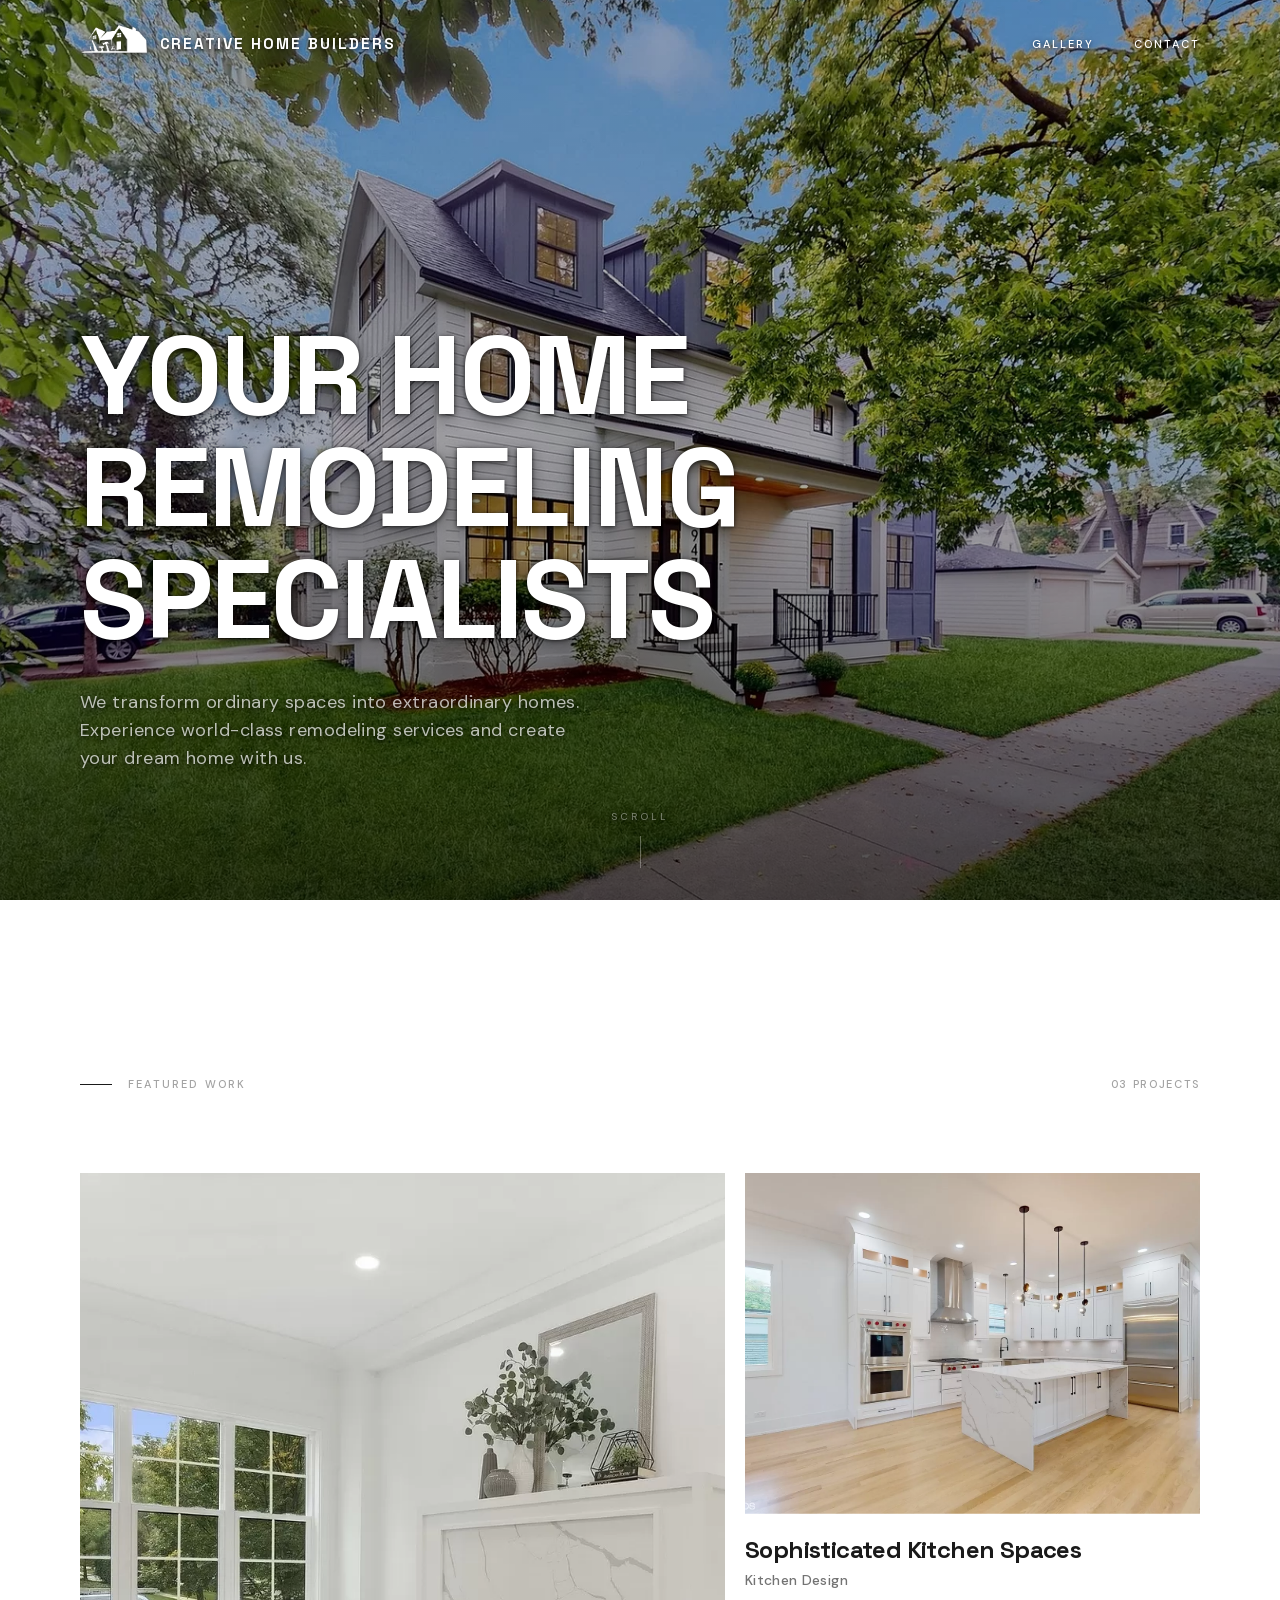
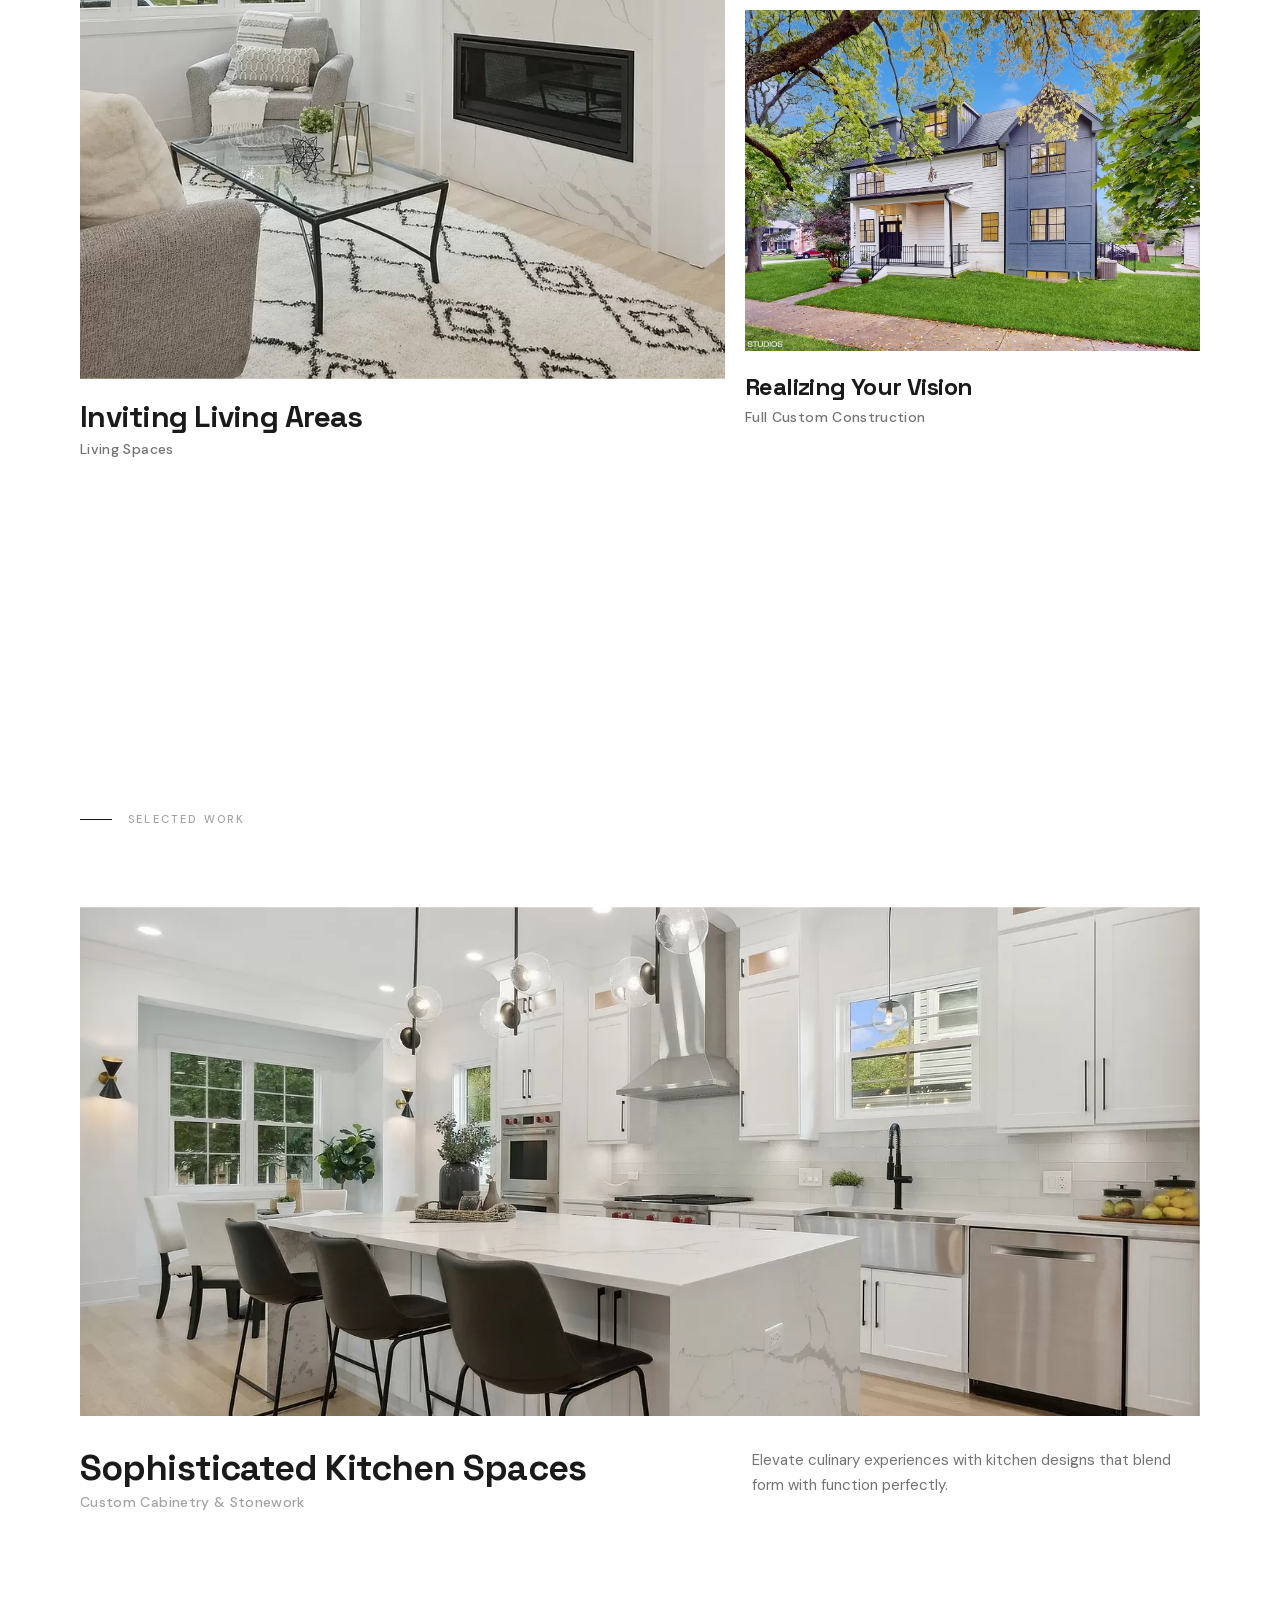
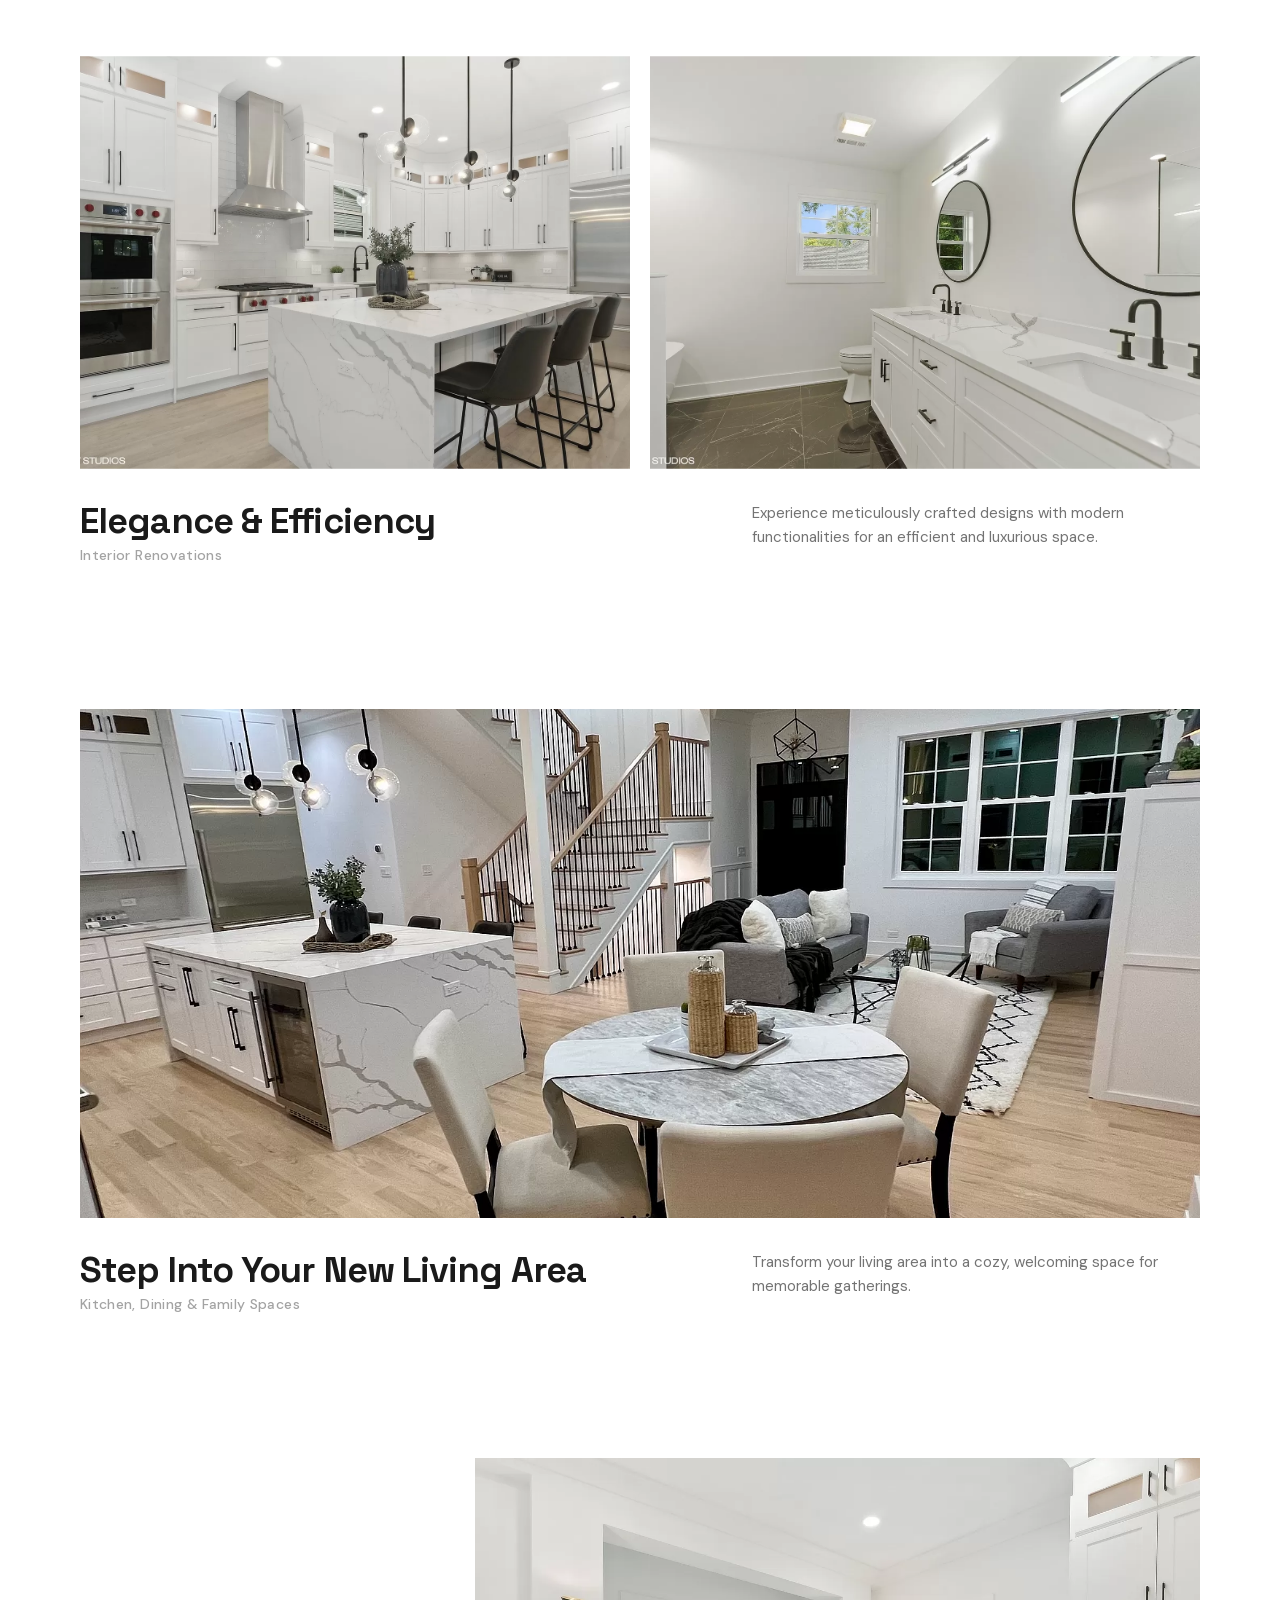
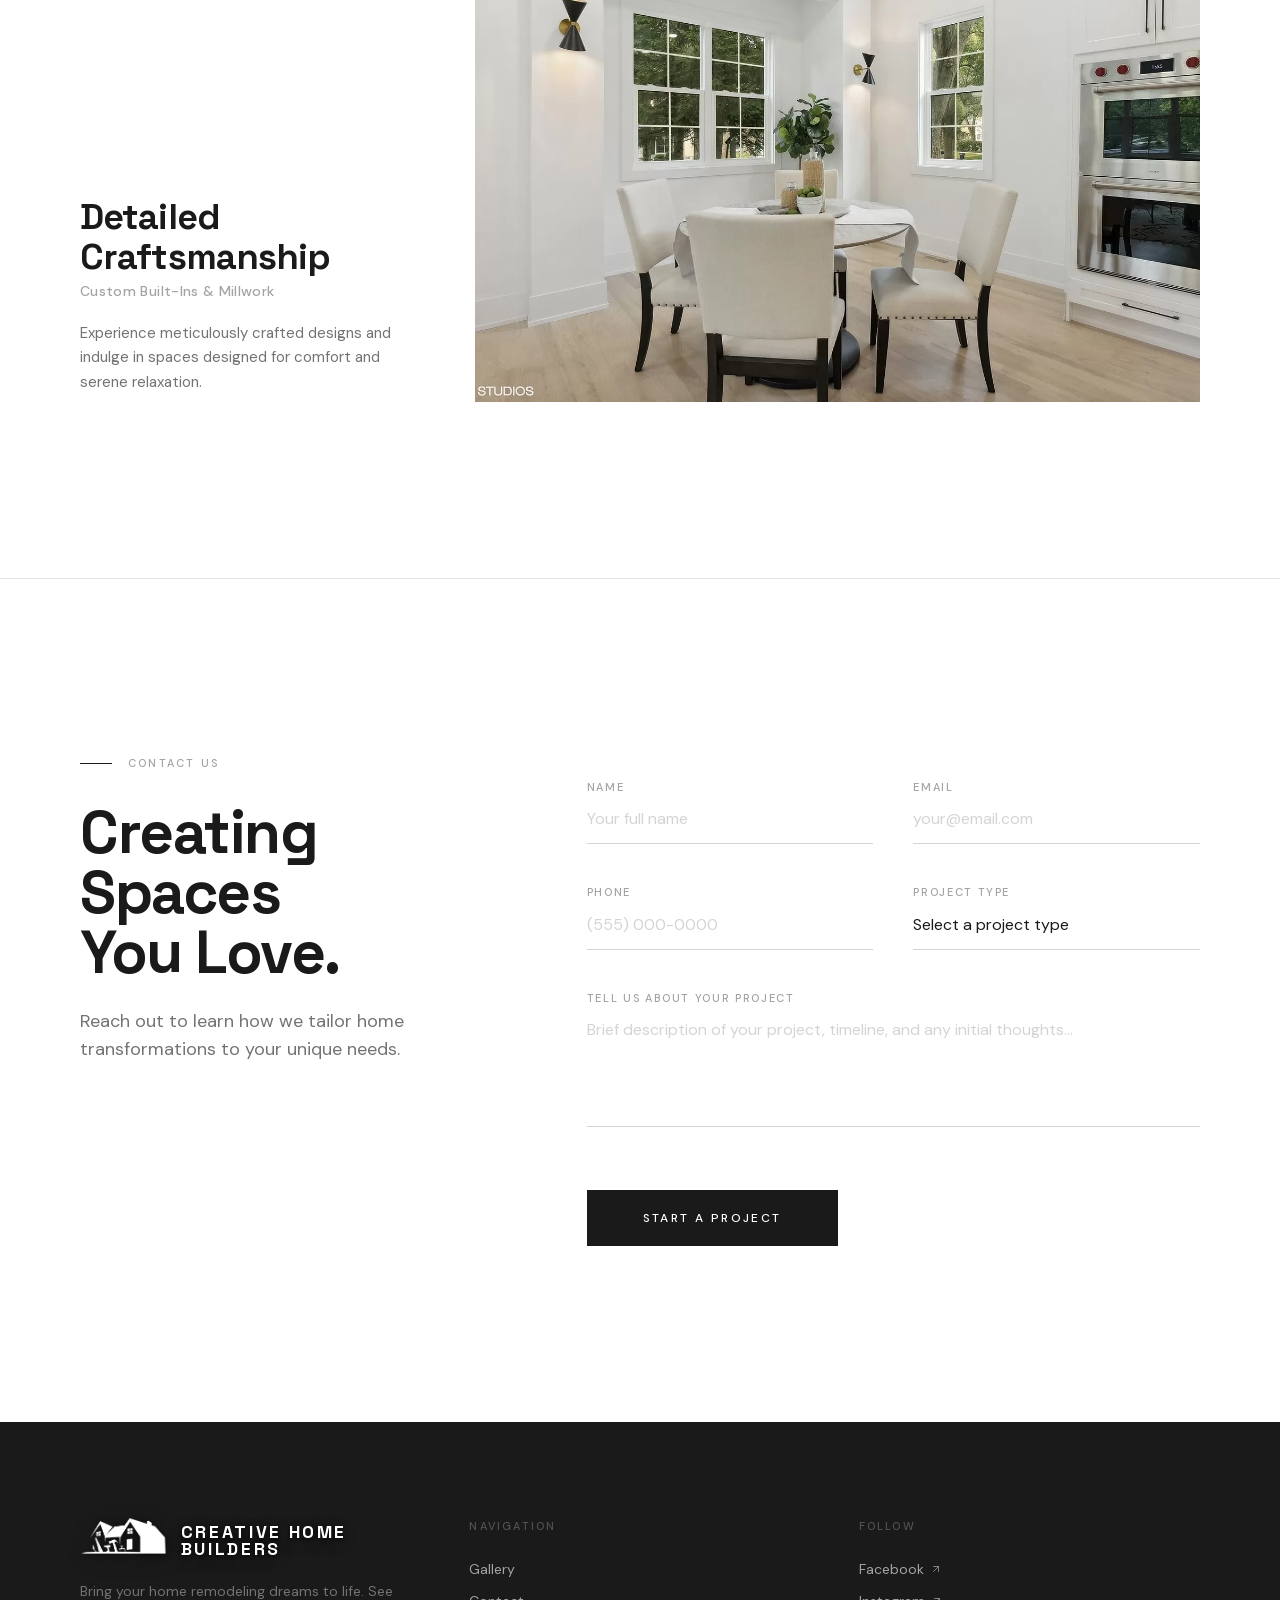
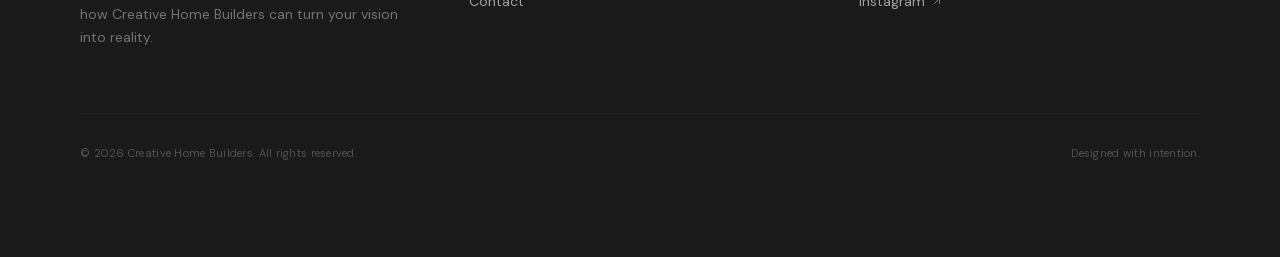
==== index.html @ c809632c "first commit" ====
<!DOCTYPE html><html lang="en" class="__variable_49a339 __variable_ef116d"><head><meta charSet="utf-8"/><meta name="viewport" content="width=device-width, initial-scale=1"/><link rel="preload" href="/_next/static/media/13971731025ec697-s.p.woff2" as="font" crossorigin="" type="font/woff2"/><link rel="preload" href="/_next/static/media/36966cca54120369-s.p.woff2" as="font" crossorigin="" type="font/woff2"/><link rel="preload" as="image" href="/_next/static/media/Creative Home Builders Logo White.c003745b.svg" fetchPriority="high"/><link rel="preload" as="image" href="/_next/static/media/front_yard.8c386234.webp" fetchPriority="high"/><link rel="stylesheet" href="/_next/static/css/8e3e4323ddfefd53.css" data-precedence="next"/><link rel="preload" as="script" fetchPriority="low" href="/_next/static/chunks/webpack-2ec1a22154fbcde6.js"/><script src="/_next/static/chunks/fd9d1056-9583fa19bc194043.js" async=""></script><script src="/_next/static/chunks/117-c0e824d4c3ba473a.js" async=""></script><script src="/_next/static/chunks/main-app-d2b3ea0c82b72794.js" async=""></script><script src="/_next/static/chunks/347-1ad60ced785a10e6.js" async=""></script><script src="/_next/static/chunks/app/page-9cbff373d5d21ece.js" async=""></script><title>Creative Home Builders | Premium Custom Homes &amp; Luxury Renovations</title><meta name="description" content="We transform ordinary spaces into extraordinary homes. Experience world-class remodeling services and create your dream home with Creative Home Builders."/><meta name="next-size-adjust"/><script src="/_next/static/chunks/polyfills-42372ed130431b0a.js" noModule=""></script></head><body class="font-sans antialiased text-charcoal bg-white overflow-x-hidden"><header class="fixed top-0 left-0 right-0 z-50 transition-all duration-500 bg-transparent"><nav class="flex items-center justify-between px-5 sm:px-8 md:px-12 lg:px-16 xl:px-20 h-[72px] md:h-[88px]"><a href="#" class="transition-all duration-500 py-2" aria-label="Creative Home Builders home"><span class="inline-flex items-center gap-3 "><img alt="" aria-hidden="true" fetchPriority="high" width="1500" height="622" decoding="async" data-nimg="1" class="h-7 w-auto mb-[10px] shrink-0 drop-shadow-overlay" style="color:transparent" src="/_next/static/media/Creative Home Builders Logo White.c003745b.svg"/><span class="font-display font-bold text-[0.95rem] tracking-[0.13em] text-white leading-none uppercase text-shadow-overlay">Creative Home Builders</span></span></a><div class="hidden lg:flex items-center gap-8 xl:gap-10"><a href="#work" class="nav-link text-[11px] font-medium tracking-[0.18em] uppercase transition-colors duration-300 text-white text-shadow-overlay">Gallery</a><a href="#contact" class="nav-link text-[11px] font-medium tracking-[0.18em] uppercase transition-colors duration-300 text-white text-shadow-overlay">Contact</a></div><button class="lg:hidden p-2 -mr-2 transition-colors duration-500 text-white drop-shadow-overlay" aria-label="Open navigation menu"><svg xmlns="http://www.w3.org/2000/svg" width="24" height="24" viewBox="0 0 24 24" fill="none" stroke="currentColor" stroke-width="1.5" stroke-linecap="round" stroke-linejoin="round" class="lucide lucide-menu" aria-hidden="true"><path d="M4 5h16"></path><path d="M4 12h16"></path><path d="M4 19h16"></path></svg></button></nav></header><div class="fixed inset-0 z-[60] bg-charcoal transition-all duration-500 lg:hidden opacity-0 pointer-events-none" role="dialog" aria-modal="true" aria-label="Navigation menu"><div class="flex items-center justify-between px-5 sm:px-8 h-[72px] md:h-[88px]"><a href="#" aria-label="Creative Home Builders home" class="py-2"><span class="inline-flex items-center gap-2.5 "><img alt="" aria-hidden="true" fetchPriority="high" width="1500" height="622" decoding="async" data-nimg="1" class="h-6 w-auto mb-[10px] shrink-0 drop-shadow-overlay" style="color:transparent" src="/_next/static/media/Creative Home Builders Logo White.c003745b.svg"/><span class="font-display font-bold text-[0.8rem] tracking-[0.12em] text-white leading-none uppercase text-shadow-overlay">Creative Home Builders</span></span></a><button class="text-white p-2 -mr-2" aria-label="Close navigation menu"><svg xmlns="http://www.w3.org/2000/svg" width="24" height="24" viewBox="0 0 24 24" fill="none" stroke="currentColor" stroke-width="1.5" stroke-linecap="round" stroke-linejoin="round" class="lucide lucide-x" aria-hidden="true"><path d="M18 6 6 18"></path><path d="m6 6 12 12"></path></svg></button></div><nav class="flex flex-col items-start justify-center h-[calc(100%-72px)] md:h-[calc(100%-88px)] px-5 sm:px-8 pb-20"><a href="#work" class="text-white font-display font-bold text-4xl sm:text-5xl md:text-6xl uppercase tracking-tight py-3 sm:py-4 transition-all duration-500 hover:translate-x-3 hover:opacity-70 translate-y-8 opacity-0" style="transition-delay:0ms">Gallery</a><a href="#contact" class="text-white font-display font-bold text-4xl sm:text-5xl md:text-6xl uppercase tracking-tight py-3 sm:py-4 transition-all duration-500 hover:translate-x-3 hover:opacity-70 translate-y-8 opacity-0" style="transition-delay:0ms">Contact</a></nav></div><main><section class="relative h-svh min-h-[600px] flex flex-col justify-end overflow-hidden"><img alt="Front elevation of a completed custom home with landscaped yard" fetchPriority="high" decoding="async" data-nimg="fill" class="object-cover transition-transform duration-[20s] ease-out scale-100" style="position:absolute;height:100%;width:100%;left:0;top:0;right:0;bottom:0;color:transparent" src="/_next/static/media/front_yard.8c386234.webp"/><div class="absolute inset-0 bg-gradient-to-t from-black/70 via-black/30 to-black/25"></div><div class="relative z-10 px-5 sm:px-8 md:px-12 lg:px-16 xl:px-20 pb-20 sm:pb-24 md:pb-28 lg:pb-32"><div class="overflow-hidden"><h1 class="font-display font-extrabold text-white text-shadow-overlay uppercase text-[2.75rem] leading-[0.95] sm:text-6xl md:text-7xl lg:text-8xl xl:text-[7rem] 2xl:text-[8rem] tracking-[-0.02em] transition-transform duration-[1.2s] ease-[cubic-bezier(0.16,1,0.3,1)] translate-y-full">Your Home</h1></div><div class="overflow-hidden"><span class="font-display font-extrabold text-white text-shadow-overlay uppercase text-[2.75rem] leading-[0.95] sm:text-6xl md:text-7xl lg:text-8xl xl:text-[7rem] 2xl:text-[8rem] tracking-[-0.02em] block transition-transform duration-[1.2s] ease-[cubic-bezier(0.16,1,0.3,1)] delay-150 translate-y-full">Remodeling Specialists</span></div><p class="text-white/70 text-shadow-overlay text-sm sm:text-base md:text-lg mt-6 sm:mt-8 max-w-lg tracking-wide leading-relaxed transition-all duration-[1s] ease-[cubic-bezier(0.16,1,0.3,1)] delay-700 opacity-0 translate-y-4">We transform ordinary spaces into extraordinary homes. Experience world-class remodeling services and create your dream home with us.</p></div><div class="absolute bottom-8 left-1/2 -translate-x-1/2 z-10 flex flex-col items-center gap-3 transition-opacity duration-[0.8s] delay-[1.2s] opacity-0"><span class="text-white/40 text-shadow-overlay text-[10px] tracking-[0.3em] uppercase font-medium">Scroll</span><div class="w-px h-8 bg-white/30 scroll-bounce"></div></div></section><section id="work" class="py-16 sm:py-20 md:py-28 lg:py-36 xl:py-44 px-5 sm:px-8 md:px-12 lg:px-16 xl:px-20"><div class="max-w-[1400px] mx-auto"><div class="flex items-center justify-between mb-10 sm:mb-12 md:mb-16 lg:mb-20"><div class="flex items-center gap-4"><div class="h-px bg-charcoal origin-left transition-transform duration-[1s] ease-[cubic-bezier(0.16,1,0.3,1)] scale-x-0 w-8"></div><span class="text-[11px] font-medium tracking-[0.2em] uppercase text-neutral-400 transition-all duration-700 ease-[cubic-bezier(0.16,1,0.3,1)] delay-100 opacity-0 -translate-x-4">Featured Work</span></div><span class="text-[11px] font-medium tracking-[0.15em] uppercase text-neutral-400 hidden sm:block transition-opacity duration-700 delay-200 opacity-0">03 Projects</span></div><div class="grid grid-cols-1 md:grid-cols-2 lg:grid-cols-12 gap-4 sm:gap-5"><div class="lg:col-span-7 group"><div class="aspect-[4/3] lg:aspect-[4/5] relative overflow-hidden clip-transition clip-bottom" style="transition-delay:100ms"><img alt="Welcoming living area designed for memorable gatherings" loading="lazy" decoding="async" data-nimg="fill" class="object-cover transition-transform duration-700 group-hover:scale-[1.03]" style="position:absolute;height:100%;width:100%;left:0;top:0;right:0;bottom:0;color:transparent" src="/_next/static/media/family_room.a6652675.webp"/></div><div class="mt-4 sm:mt-5 transition-all duration-700 ease-[cubic-bezier(0.16,1,0.3,1)] opacity-0 translate-y-6" style="transition-delay:500ms"><h3 class="font-display font-bold text-xl sm:text-2xl lg:text-3xl tracking-tight">Inviting Living Areas</h3><p class="text-sm text-neutral-500 mt-1 tracking-wide font-medium">Living Spaces</p></div></div><div class="lg:col-span-5 flex flex-col gap-4 sm:gap-5"><div class="group"><div class="aspect-[4/3] relative overflow-hidden clip-transition clip-bottom" style="transition-delay:300ms"><img alt="Kitchen design that blends form with function" loading="lazy" decoding="async" data-nimg="fill" class="object-cover transition-transform duration-700 group-hover:scale-[1.03]" style="position:absolute;height:100%;width:100%;left:0;top:0;right:0;bottom:0;color:transparent" src="/_next/static/media/kitchen_1.d4930c8c.webp"/></div><div class="mt-4 sm:mt-5 transition-all duration-700 ease-[cubic-bezier(0.16,1,0.3,1)] opacity-0 translate-y-6" style="transition-delay:600ms"><h3 class="font-display font-bold text-lg sm:text-xl lg:text-2xl tracking-tight">Sophisticated Kitchen Spaces</h3><p class="text-sm text-neutral-500 mt-1 tracking-wide font-medium">Kitchen Design</p></div></div><div class="group"><div class="aspect-[4/3] relative overflow-hidden clip-transition clip-bottom" style="transition-delay:500ms"><img alt="Front exterior of a remodeled home with updated facade and landscaping" loading="lazy" decoding="async" data-nimg="fill" class="object-cover transition-transform duration-700 group-hover:scale-[1.03]" style="position:absolute;height:100%;width:100%;left:0;top:0;right:0;bottom:0;color:transparent" src="/_next/static/media/front_yard_2.c8fc5ef6.webp"/></div><div class="mt-4 sm:mt-5 transition-all duration-700 ease-[cubic-bezier(0.16,1,0.3,1)] opacity-0 translate-y-6" style="transition-delay:800ms"><h3 class="font-display font-bold text-lg sm:text-xl lg:text-2xl tracking-tight">Realizing Your Vision</h3><p class="text-sm text-neutral-500 mt-1 tracking-wide font-medium">Full Custom Construction</p></div></div></div></div></div></section><section class="py-16 sm:py-20 md:py-28 lg:py-36 xl:py-44 px-5 sm:px-8 md:px-12 lg:px-16 xl:px-20"><div class="max-w-[1400px] mx-auto"><div class="flex items-center gap-4 mb-10 sm:mb-12 md:mb-16 lg:mb-20"><div class="h-px bg-charcoal origin-left transition-transform duration-[1s] ease-[cubic-bezier(0.16,1,0.3,1)] scale-x-0 w-8"></div><span class="text-[11px] font-medium tracking-[0.2em] uppercase text-neutral-400 transition-all duration-700 ease-[cubic-bezier(0.16,1,0.3,1)] delay-100 opacity-0 -translate-x-4">Selected Work</span></div><div class="space-y-16 sm:space-y-20 md:space-y-28 lg:space-y-36"><article class=""><div class="aspect-[16/9] sm:aspect-[2/1] lg:aspect-[2.2/1] relative overflow-hidden group clip-transition clip-bottom"><img alt="Full kitchen renovation with expansive island and premium finishes" loading="lazy" decoding="async" data-nimg="fill" class="object-cover transition-transform duration-700 group-hover:scale-[1.02]" style="position:absolute;height:100%;width:100%;left:0;top:0;right:0;bottom:0;color:transparent" src="/_next/static/media/kitchen_3.8bf7690c.webp"/></div><div class="mt-5 sm:mt-6 md:mt-8 flex flex-col sm:flex-row sm:items-start sm:justify-between gap-3 sm:gap-8 transition-all duration-700 ease-[cubic-bezier(0.16,1,0.3,1)] delay-300 opacity-0 translate-y-6"><div class="shrink-0"><h3 class="font-display font-bold text-2xl sm:text-3xl md:text-4xl tracking-tight">Sophisticated Kitchen Spaces</h3><p class="text-sm text-neutral-400 mt-1 tracking-wide font-medium">Custom Cabinetry &amp; Stonework</p></div><p class="text-neutral-500 text-sm sm:text-[0.9375rem] leading-relaxed max-w-md">Elevate culinary experiences with kitchen designs that blend form with function perfectly.</p></div></article><article class=""><div class="grid grid-cols-1 sm:grid-cols-2 gap-4 sm:gap-5"><div class="aspect-[4/3] relative overflow-hidden group clip-transition clip-left"><img alt="Kitchen with custom cabinetry, stone counters, and open shelving" loading="lazy" decoding="async" data-nimg="fill" class="object-cover transition-transform duration-700 group-hover:scale-[1.02]" style="position:absolute;height:100%;width:100%;left:0;top:0;right:0;bottom:0;color:transparent" src="/_next/static/media/kitchen_2.fa7602f3.webp"/></div><div class="aspect-[4/3] relative overflow-hidden group clip-transition clip-right" style="transition-delay:150ms"><img alt="Bathroom renovation with tiled shower and refined fixtures" loading="lazy" decoding="async" data-nimg="fill" class="object-cover transition-transform duration-700 group-hover:scale-[1.02]" style="position:absolute;height:100%;width:100%;left:0;top:0;right:0;bottom:0;color:transparent" src="/_next/static/media/bathroom_1.9f59f7a1.webp"/></div></div><div class="mt-5 sm:mt-6 md:mt-8 flex flex-col sm:flex-row sm:items-start sm:justify-between gap-3 sm:gap-8 transition-all duration-700 ease-[cubic-bezier(0.16,1,0.3,1)] delay-300 opacity-0 translate-y-6"><div class="shrink-0"><h3 class="font-display font-bold text-2xl sm:text-3xl md:text-4xl tracking-tight">Elegance &amp; Efficiency</h3><p class="text-sm text-neutral-400 mt-1 tracking-wide font-medium">Interior Renovations</p></div><p class="text-neutral-500 text-sm sm:text-[0.9375rem] leading-relaxed max-w-md">Experience meticulously crafted designs with modern functionalities for an efficient and luxurious space.</p></div></article><article class=""><div class="aspect-[16/9] sm:aspect-[2/1] lg:aspect-[2.2/1] relative overflow-hidden group clip-transition clip-bottom"><img alt="Open kitchen and living room renovation with cohesive materials" loading="lazy" decoding="async" data-nimg="fill" class="object-cover transition-transform duration-700 group-hover:scale-[1.02]" style="position:absolute;height:100%;width:100%;left:0;top:0;right:0;bottom:0;color:transparent" src="/_next/static/media/kitchen_living_room.f281af1f.webp"/></div><div class="mt-5 sm:mt-6 md:mt-8 flex flex-col sm:flex-row sm:items-start sm:justify-between gap-3 sm:gap-8 transition-all duration-700 ease-[cubic-bezier(0.16,1,0.3,1)] delay-300 opacity-0 translate-y-6"><div class="shrink-0"><h3 class="font-display font-bold text-2xl sm:text-3xl md:text-4xl tracking-tight">Step Into Your New Living Area</h3><p class="text-sm text-neutral-400 mt-1 tracking-wide font-medium">Kitchen, Dining &amp; Family Spaces</p></div><p class="text-neutral-500 text-sm sm:text-[0.9375rem] leading-relaxed max-w-md">Transform your living area into a cozy, welcoming space for memorable gatherings.</p></div></article><article class="lg:grid lg:grid-cols-12 lg:gap-12 xl:gap-16"><div class="lg:col-span-4 lg:flex lg:flex-col lg:justify-end lg:pb-2 mb-6 lg:mb-0 transition-all duration-700 ease-[cubic-bezier(0.16,1,0.3,1)] opacity-0 translate-y-6"><h3 class="font-display font-bold text-2xl sm:text-3xl md:text-4xl tracking-tight">Detailed Craftsmanship</h3><p class="text-sm text-neutral-400 mt-1 tracking-wide font-medium">Custom Built-Ins &amp; Millwork</p><p class="text-neutral-500 text-sm sm:text-[0.9375rem] leading-relaxed mt-4 sm:mt-5 max-w-sm">Experience meticulously crafted designs and indulge in spaces designed for comfort and serene relaxation.</p></div><div class="lg:col-span-8"><div class="aspect-[4/3] relative overflow-hidden group clip-transition clip-right" style="transition-delay:200ms"><img alt="Custom built-in coffee area with cabinetry and stone surfaces" loading="lazy" decoding="async" data-nimg="fill" class="object-cover transition-transform duration-700 group-hover:scale-[1.02]" style="position:absolute;height:100%;width:100%;left:0;top:0;right:0;bottom:0;color:transparent" src="/_next/static/media/coffee_area.7f2a58cc.webp"/></div></div></article></div></div></section><section id="contact" class="py-16 sm:py-20 md:py-28 lg:py-36 xl:py-44 px-5 sm:px-8 md:px-12 lg:px-16 xl:px-20 border-t border-neutral-200"><div class="max-w-[1400px] mx-auto"><div class="grid grid-cols-1 lg:grid-cols-12 gap-12 lg:gap-16 xl:gap-24"><div class="lg:col-span-5"><div class="flex items-center gap-4 mb-6 sm:mb-8"><div class="h-px bg-charcoal origin-left transition-transform duration-[1s] ease-[cubic-bezier(0.16,1,0.3,1)] scale-x-0 w-8"></div><span class="text-[11px] font-medium tracking-[0.2em] uppercase text-neutral-400 transition-all duration-700 ease-[cubic-bezier(0.16,1,0.3,1)] delay-100 opacity-0 -translate-x-4">Contact Us</span></div><div class="overflow-hidden"><h2 class="font-display font-extrabold text-[2rem] sm:text-4xl md:text-5xl lg:text-[3.5rem] xl:text-6xl leading-[1.05] tracking-tight transition-transform duration-[1s] ease-[cubic-bezier(0.16,1,0.3,1)] delay-200 translate-y-full">Creating Spaces<br/>You Love.</h2></div><p class="text-neutral-500 text-base sm:text-lg leading-relaxed mt-5 sm:mt-6 max-w-md transition-all duration-700 ease-[cubic-bezier(0.16,1,0.3,1)] delay-400 opacity-0 translate-y-6">Reach out to learn how we tailor home transformations to your unique needs.</p></div><div class="lg:col-span-7 lg:pt-6"><form class="space-y-8 sm:space-y-10"><div class="grid grid-cols-1 sm:grid-cols-2 gap-8 sm:gap-10 transition-all duration-700 ease-[cubic-bezier(0.16,1,0.3,1)] delay-200 opacity-0 translate-y-8"><div><label for="name" class="text-[11px] tracking-[0.15em] uppercase text-neutral-400 block mb-3 font-medium">Name</label><input type="text" id="name" required="" class="w-full bg-transparent border-b border-neutral-300 pb-3 text-base focus:border-charcoal focus:outline-none transition-colors duration-300 placeholder:text-neutral-300 rounded-none" placeholder="Your full name" autoComplete="name" name="name" value=""/></div><div><label for="email" class="text-[11px] tracking-[0.15em] uppercase text-neutral-400 block mb-3 font-medium">Email</label><input type="email" id="email" required="" class="w-full bg-transparent border-b border-neutral-300 pb-3 text-base focus:border-charcoal focus:outline-none transition-colors duration-300 placeholder:text-neutral-300 rounded-none" placeholder="your@email.com" autoComplete="email" name="email" value=""/></div></div><div class="grid grid-cols-1 sm:grid-cols-2 gap-8 sm:gap-10 transition-all duration-700 ease-[cubic-bezier(0.16,1,0.3,1)] delay-300 opacity-0 translate-y-8"><div><label for="phone" class="text-[11px] tracking-[0.15em] uppercase text-neutral-400 block mb-3 font-medium">Phone</label><input type="tel" id="phone" class="w-full bg-transparent border-b border-neutral-300 pb-3 text-base focus:border-charcoal focus:outline-none transition-colors duration-300 placeholder:text-neutral-300 rounded-none" placeholder="(555) 000-0000" autoComplete="tel" name="phone" value=""/></div><div><label for="projectType" class="text-[11px] tracking-[0.15em] uppercase text-neutral-400 block mb-3 font-medium">Project Type</label><select id="projectType" name="projectType" required="" class="w-full bg-transparent border-b border-neutral-300 pb-3 text-base focus:border-charcoal focus:outline-none transition-colors duration-300 placeholder:text-neutral-300 rounded-none appearance-none cursor-pointer"><option value="" disabled="" selected="">Select a project type</option><option value="custom-home">Custom Home</option><option value="luxury-remodel">Luxury Remodel</option><option value="kitchen">Kitchen Renovation</option><option value="bathroom">Bathroom Renovation</option><option value="addition">Addition &amp; Extension</option><option value="interior-design">Interior Design</option><option value="other">Other</option></select></div></div><div class="transition-all duration-700 ease-[cubic-bezier(0.16,1,0.3,1)] delay-[400ms] opacity-0 translate-y-8"><label for="description" class="text-[11px] tracking-[0.15em] uppercase text-neutral-400 block mb-3 font-medium">Tell us about your project</label><textarea id="description" name="message" rows="4" class="w-full bg-transparent border-b border-neutral-300 pb-3 text-base focus:border-charcoal focus:outline-none transition-colors duration-300 placeholder:text-neutral-300 rounded-none resize-none" placeholder="Brief description of your project, timeline, and any initial thoughts..."></textarea></div><div class="pt-2 sm:pt-4 transition-all duration-700 ease-[cubic-bezier(0.16,1,0.3,1)] delay-500 opacity-0 translate-y-8"><input type="checkbox" class="hidden" tabindex="-1" autoComplete="off" name="botcheck"/><button type="submit" class="group btn-wipe w-full sm:w-auto bg-charcoal text-[11px] sm:text-xs tracking-[0.2em] uppercase px-10 sm:px-14 py-4 sm:py-5 active:scale-[0.98] transition-transform"><span class="relative z-10 text-white transition-colors duration-500 group-hover:text-charcoal font-medium">Start a Project</span></button></div></form></div></div></div></section></main><footer class="bg-charcoal text-white py-12 sm:py-16 md:py-20 lg:py-24 px-5 sm:px-8 md:px-12 lg:px-16 xl:px-20"><div class="max-w-[1400px] mx-auto"><div class="grid grid-cols-1 sm:grid-cols-2 lg:grid-cols-3 gap-10 sm:gap-8 lg:gap-12"><div class="sm:col-span-2 lg:col-span-1 transition-all duration-700 ease-[cubic-bezier(0.16,1,0.3,1)] opacity-0 translate-y-8"><a href="#" aria-label="Creative Home Builders home" class="block w-fit"><span class="inline-flex items-center gap-3.5 "><img alt="" aria-hidden="true" fetchPriority="high" width="1500" height="622" decoding="async" data-nimg="1" class="h-9 w-auto mb-[10px] shrink-0 drop-shadow-overlay" style="color:transparent" src="/_next/static/media/Creative Home Builders Logo White.c003745b.svg"/><span class="font-display font-bold text-[1.1rem] tracking-[0.15em] text-white leading-none uppercase text-shadow-overlay">Creative Home Builders</span></span></a><p class="text-neutral-500 text-sm mt-4 leading-relaxed max-w-xs">Bring your home remodeling dreams to life. See how Creative Home Builders can turn your vision into reality.</p></div><div class="transition-all duration-700 ease-[cubic-bezier(0.16,1,0.3,1)] delay-100 opacity-0 translate-y-8"><span class="text-[11px] tracking-[0.2em] uppercase text-neutral-600 block mb-5 sm:mb-6 font-medium">Navigation</span><nav class="flex flex-col gap-3" aria-label="Footer navigation"><a href="#work" class="text-sm text-neutral-400 hover:text-white transition-colors duration-300">Gallery</a><a href="#contact" class="text-sm text-neutral-400 hover:text-white transition-colors duration-300">Contact</a></nav></div><div class="transition-all duration-700 ease-[cubic-bezier(0.16,1,0.3,1)] delay-200 opacity-0 translate-y-8"><span class="text-[11px] tracking-[0.2em] uppercase text-neutral-600 block mb-5 sm:mb-6 font-medium">Follow</span><div class="flex flex-col gap-3"><a href="https://www.facebook.com/profile.php?id=61579426203460" class="text-sm text-neutral-400 hover:text-white transition-colors duration-300 inline-flex items-center gap-1.5 w-fit" rel="noopener noreferrer" target="_blank">Facebook<svg xmlns="http://www.w3.org/2000/svg" width="12" height="12" viewBox="0 0 24 24" fill="none" stroke="currentColor" stroke-width="1.5" stroke-linecap="round" stroke-linejoin="round" class="lucide lucide-arrow-up-right" aria-hidden="true"><path d="M7 7h10v10"></path><path d="M7 17 17 7"></path></svg></a><a href="https://www.instagram.com/creativehomebuildersllc/" class="text-sm text-neutral-400 hover:text-white transition-colors duration-300 inline-flex items-center gap-1.5 w-fit" rel="noopener noreferrer" target="_blank">Instagram<svg xmlns="http://www.w3.org/2000/svg" width="12" height="12" viewBox="0 0 24 24" fill="none" stroke="currentColor" stroke-width="1.5" stroke-linecap="round" stroke-linejoin="round" class="lucide lucide-arrow-up-right" aria-hidden="true"><path d="M7 7h10v10"></path><path d="M7 17 17 7"></path></svg></a></div></div></div><div class="relative mt-12 sm:mt-16 pt-6 sm:pt-8 flex flex-col sm:flex-row justify-between gap-2 text-[11px] text-neutral-600 tracking-wide"><div class="absolute top-0 left-0 right-0 h-px bg-neutral-800 origin-left transition-transform duration-[1.2s] ease-[cubic-bezier(0.16,1,0.3,1)] delay-300 scale-x-0"></div><span>© <!-- -->2026<!-- --> Creative Home Builders. All rights reserved.</span><span>Designed with intention.</span></div></div></footer><script src="/_next/static/chunks/webpack-2ec1a22154fbcde6.js" async=""></script><script>(self.__next_f=self.__next_f||[]).push([0]);self.__next_f.push([2,null])</script><script>self.__next_f.push([1,"1:HL[\"/_next/static/media/13971731025ec697-s.p.woff2\",\"font\",{\"crossOrigin\":\"\",\"type\":\"font/woff2\"}]\n2:HL[\"/_next/static/media/36966cca54120369-s.p.woff2\",\"font\",{\"crossOrigin\":\"\",\"type\":\"font/woff2\"}]\n3:HL[\"/_next/static/css/8e3e4323ddfefd53.css\",\"style\"]\n"])</script><script>self.__next_f.push([1,"4:I[2846,[],\"\"]\n6:I[1211,[\"347\",\"static/chunks/347-1ad60ced785a10e6.js\",\"931\",\"static/chunks/app/page-9cbff373d5d21ece.js\"],\"default\"]\n7:I[9896,[\"347\",\"static/chunks/347-1ad60ced785a10e6.js\",\"931\",\"static/chunks/app/page-9cbff373d5d21ece.js\"],\"default\"]\n8:I[9439,[\"347\",\"static/chunks/347-1ad60ced785a10e6.js\",\"931\",\"static/chunks/app/page-9cbff373d5d21ece.js\"],\"default\"]\n9:I[5273,[\"347\",\"static/chunks/347-1ad60ced785a10e6.js\",\"931\",\"static/chunks/app/page-9cbff373d5d21ece.js\"],\"default\"]\na:I[7143,[\"347\",\"static/chunks/347-1ad60ced785a10e6.js\",\"931\",\"static/chunks/app/page-9cbff373d5d21ece.js\"],\"default\"]\nb:I[3284,[\"347\",\"static/chunks/347-1ad60ced785a10e6.js\",\"931\",\"static/chunks/app/page-9cbff373d5d21ece.js\"],\"default\"]\nc:I[4707,[],\"\"]\nd:I[6423,[],\"\"]\nf:I[1060,[],\"\"]\n10:[]\n"])</script><script>self.__next_f.push([1,"0:[\"$\",\"$L4\",null,{\"buildId\":\"IV9TwaA9k3YG_8NsU3rsA\",\"assetPrefix\":\"\",\"urlParts\":[\"\",\"\"],\"initialTree\":[\"\",{\"children\":[\"__PAGE__\",{}]},\"$undefined\",\"$undefined\",true],\"initialSeedData\":[\"\",{\"children\":[\"__PAGE__\",{},[[\"$L5\",[[\"$\",\"$L6\",null,{}],[\"$\",\"main\",null,{\"children\":[[\"$\",\"$L7\",null,{}],[\"$\",\"$L8\",null,{}],[\"$\",\"$L9\",null,{}],[\"$\",\"$La\",null,{}]]}],[\"$\",\"$Lb\",null,{}]],null],null],null]},[[[[\"$\",\"link\",\"0\",{\"rel\":\"stylesheet\",\"href\":\"/_next/static/css/8e3e4323ddfefd53.css\",\"precedence\":\"next\",\"crossOrigin\":\"$undefined\"}]],[\"$\",\"html\",null,{\"lang\":\"en\",\"className\":\"__variable_49a339 __variable_ef116d\",\"children\":[\"$\",\"body\",null,{\"className\":\"font-sans antialiased text-charcoal bg-white overflow-x-hidden\",\"children\":[\"$\",\"$Lc\",null,{\"parallelRouterKey\":\"children\",\"segmentPath\":[\"children\"],\"error\":\"$undefined\",\"errorStyles\":\"$undefined\",\"errorScripts\":\"$undefined\",\"template\":[\"$\",\"$Ld\",null,{}],\"templateStyles\":\"$undefined\",\"templateScripts\":\"$undefined\",\"notFound\":[[\"$\",\"title\",null,{\"children\":\"404: This page could not be found.\"}],[\"$\",\"div\",null,{\"style\":{\"fontFamily\":\"system-ui,\\\"Segoe UI\\\",Roboto,Helvetica,Arial,sans-serif,\\\"Apple Color Emoji\\\",\\\"Segoe UI Emoji\\\"\",\"height\":\"100vh\",\"textAlign\":\"center\",\"display\":\"flex\",\"flexDirection\":\"column\",\"alignItems\":\"center\",\"justifyContent\":\"center\"},\"children\":[\"$\",\"div\",null,{\"children\":[[\"$\",\"style\",null,{\"dangerouslySetInnerHTML\":{\"__html\":\"body{color:#000;background:#fff;margin:0}.next-error-h1{border-right:1px solid rgba(0,0,0,.3)}@media (prefers-color-scheme:dark){body{color:#fff;background:#000}.next-error-h1{border-right:1px solid rgba(255,255,255,.3)}}\"}}],[\"$\",\"h1\",null,{\"className\":\"next-error-h1\",\"style\":{\"display\":\"inline-block\",\"margin\":\"0 20px 0 0\",\"padding\":\"0 23px 0 0\",\"fontSize\":24,\"fontWeight\":500,\"verticalAlign\":\"top\",\"lineHeight\":\"49px\"},\"children\":\"404\"}],[\"$\",\"div\",null,{\"style\":{\"display\":\"inline-block\"},\"children\":[\"$\",\"h2\",null,{\"style\":{\"fontSize\":14,\"fontWeight\":400,\"lineHeight\":\"49px\",\"margin\":0},\"children\":\"This page could not be found.\"}]}]]}]}]],\"notFoundStyles\":[]}]}]}]],null],null],\"couldBeIntercepted\":false,\"initialHead\":[null,\"$Le\"],\"globalErrorComponent\":\"$f\",\"missingSlots\":\"$W10\"}]\n"])</script><script>self.__next_f.push([1,"e:[[\"$\",\"meta\",\"0\",{\"name\":\"viewport\",\"content\":\"width=device-width, initial-scale=1\"}],[\"$\",\"meta\",\"1\",{\"charSet\":\"utf-8\"}],[\"$\",\"title\",\"2\",{\"children\":\"Creative Home Builders | Premium Custom Homes \u0026 Luxury Renovations\"}],[\"$\",\"meta\",\"3\",{\"name\":\"description\",\"content\":\"We transform ordinary spaces into extraordinary homes. Experience world-class remodeling services and create your dream home with Creative Home Builders.\"}],[\"$\",\"meta\",\"4\",{\"name\":\"next-size-adjust\"}]]\n5:null\n"])</script></body></html>
---- _next/static/css/8e3e4323ddfefd53.css ----
@font-face{font-family:__Space_Grotesk_49a339;font-style:normal;font-weight:400;font-display:swap;src:url(/_next/static/media/e1aab0933260df4d-s.woff2) format("woff2");unicode-range:u+0102-0103,u+0110-0111,u+0128-0129,u+0168-0169,u+01a0-01a1,u+01af-01b0,u+0300-0301,u+0303-0304,u+0308-0309,u+0323,u+0329,u+1ea0-1ef9,u+20ab}@font-face{font-family:__Space_Grotesk_49a339;font-style:normal;font-weight:400;font-display:swap;src:url(/_next/static/media/b7387a63dd068245-s.woff2) format("woff2");unicode-range:u+0100-02ba,u+02bd-02c5,u+02c7-02cc,u+02ce-02d7,u+02dd-02ff,u+0304,u+0308,u+0329,u+1d00-1dbf,u+1e00-1e9f,u+1ef2-1eff,u+2020,u+20a0-20ab,u+20ad-20c0,u+2113,u+2c60-2c7f,u+a720-a7ff}@font-face{font-family:__Space_Grotesk_49a339;font-style:normal;font-weight:400;font-display:swap;src:url(/_next/static/media/36966cca54120369-s.p.woff2) format("woff2");unicode-range:u+00??,u+0131,u+0152-0153,u+02bb-02bc,u+02c6,u+02da,u+02dc,u+0304,u+0308,u+0329,u+2000-206f,u+20ac,u+2122,u+2191,u+2193,u+2212,u+2215,u+feff,u+fffd}@font-face{font-family:__Space_Grotesk_49a339;font-style:normal;font-weight:500;font-display:swap;src:url(/_next/static/media/e1aab0933260df4d-s.woff2) format("woff2");unicode-range:u+0102-0103,u+0110-0111,u+0128-0129,u+0168-0169,u+01a0-01a1,u+01af-01b0,u+0300-0301,u+0303-0304,u+0308-0309,u+0323,u+0329,u+1ea0-1ef9,u+20ab}@font-face{font-family:__Space_Grotesk_49a339;font-style:normal;font-weight:500;font-display:swap;src:url(/_next/static/media/b7387a63dd068245-s.woff2) format("woff2");unicode-range:u+0100-02ba,u+02bd-02c5,u+02c7-02cc,u+02ce-02d7,u+02dd-02ff,u+0304,u+0308,u+0329,u+1d00-1dbf,u+1e00-1e9f,u+1ef2-1eff,u+2020,u+20a0-20ab,u+20ad-20c0,u+2113,u+2c60-2c7f,u+a720-a7ff}@font-face{font-family:__Space_Grotesk_49a339;font-style:normal;font-weight:500;font-display:swap;src:url(/_next/static/media/36966cca54120369-s.p.woff2) format("woff2");unicode-range:u+00??,u+0131,u+0152-0153,u+02bb-02bc,u+02c6,u+02da,u+02dc,u+0304,u+0308,u+0329,u+2000-206f,u+20ac,u+2122,u+2191,u+2193,u+2212,u+2215,u+feff,u+fffd}@font-face{font-family:__Space_Grotesk_49a339;font-style:normal;font-weight:600;font-display:swap;src:url(/_next/static/media/e1aab0933260df4d-s.woff2) format("woff2");unicode-range:u+0102-0103,u+0110-0111,u+0128-0129,u+0168-0169,u+01a0-01a1,u+01af-01b0,u+0300-0301,u+0303-0304,u+0308-0309,u+0323,u+0329,u+1ea0-1ef9,u+20ab}@font-face{font-family:__Space_Grotesk_49a339;font-style:normal;font-weight:600;font-display:swap;src:url(/_next/static/media/b7387a63dd068245-s.woff2) format("woff2");unicode-range:u+0100-02ba,u+02bd-02c5,u+02c7-02cc,u+02ce-02d7,u+02dd-02ff,u+0304,u+0308,u+0329,u+1d00-1dbf,u+1e00-1e9f,u+1ef2-1eff,u+2020,u+20a0-20ab,u+20ad-20c0,u+2113,u+2c60-2c7f,u+a720-a7ff}@font-face{font-family:__Space_Grotesk_49a339;font-style:normal;font-weight:600;font-display:swap;src:url(/_next/static/media/36966cca54120369-s.p.woff2) format("woff2");unicode-range:u+00??,u+0131,u+0152-0153,u+02bb-02bc,u+02c6,u+02da,u+02dc,u+0304,u+0308,u+0329,u+2000-206f,u+20ac,u+2122,u+2191,u+2193,u+2212,u+2215,u+feff,u+fffd}@font-face{font-family:__Space_Grotesk_49a339;font-style:normal;font-weight:700;font-display:swap;src:url(/_next/static/media/e1aab0933260df4d-s.woff2) format("woff2");unicode-range:u+0102-0103,u+0110-0111,u+0128-0129,u+0168-0169,u+01a0-01a1,u+01af-01b0,u+0300-0301,u+0303-0304,u+0308-0309,u+0323,u+0329,u+1ea0-1ef9,u+20ab}@font-face{font-family:__Space_Grotesk_49a339;font-style:normal;font-weight:700;font-display:swap;src:url(/_next/static/media/b7387a63dd068245-s.woff2) format("woff2");unicode-range:u+0100-02ba,u+02bd-02c5,u+02c7-02cc,u+02ce-02d7,u+02dd-02ff,u+0304,u+0308,u+0329,u+1d00-1dbf,u+1e00-1e9f,u+1ef2-1eff,u+2020,u+20a0-20ab,u+20ad-20c0,u+2113,u+2c60-2c7f,u+a720-a7ff}@font-face{font-family:__Space_Grotesk_49a339;font-style:normal;font-weight:700;font-display:swap;src:url(/_next/static/media/36966cca54120369-s.p.woff2) format("woff2");unicode-range:u+00??,u+0131,u+0152-0153,u+02bb-02bc,u+02c6,u+02da,u+02dc,u+0304,u+0308,u+0329,u+2000-206f,u+20ac,u+2122,u+2191,u+2193,u+2212,u+2215,u+feff,u+fffd}@font-face{font-family:__Space_Grotesk_Fallback_49a339;src:local("Arial");ascent-override:89.71%;descent-override:26.62%;line-gap-override:0.00%;size-adjust:109.69%}.__className_49a339{font-family:__Space_Grotesk_49a339,__Space_Grotesk_Fallback_49a339;font-style:normal}.__variable_49a339{--font-space-grotesk:"__Space_Grotesk_49a339","__Space_Grotesk_Fallback_49a339"}@font-face{font-family:__DM_Sans_ef116d;font-style:normal;font-weight:400;font-display:swap;src:url(/_next/static/media/7ab938503e4547a1-s.woff2) format("woff2");unicode-range:u+0100-02ba,u+02bd-02c5,u+02c7-02cc,u+02ce-02d7,u+02dd-02ff,u+0304,u+0308,u+0329,u+1d00-1dbf,u+1e00-1e9f,u+1ef2-1eff,u+2020,u+20a0-20ab,u+20ad-20c0,u+2113,u+2c60-2c7f,u+a720-a7ff}@font-face{font-family:__DM_Sans_ef116d;font-style:normal;font-weight:400;font-display:swap;src:url(/_next/static/media/13971731025ec697-s.p.woff2) format("woff2");unicode-range:u+00??,u+0131,u+0152-0153,u+02bb-02bc,u+02c6,u+02da,u+02dc,u+0304,u+0308,u+0329,u+2000-206f,u+20ac,u+2122,u+2191,u+2193,u+2212,u+2215,u+feff,u+fffd}@font-face{font-family:__DM_Sans_ef116d;font-style:normal;font-weight:500;font-display:swap;src:url(/_next/static/media/7ab938503e4547a1-s.woff2) format("woff2");unicode-range:u+0100-02ba,u+02bd-02c5,u+02c7-02cc,u+02ce-02d7,u+02dd-02ff,u+0304,u+0308,u+0329,u+1d00-1dbf,u+1e00-1e9f,u+1ef2-1eff,u+2020,u+20a0-20ab,u+20ad-20c0,u+2113,u+2c60-2c7f,u+a720-a7ff}@font-face{font-family:__DM_Sans_ef116d;font-style:normal;font-weight:500;font-display:swap;src:url(/_next/static/media/13971731025ec697-s.p.woff2) format("woff2");unicode-range:u+00??,u+0131,u+0152-0153,u+02bb-02bc,u+02c6,u+02da,u+02dc,u+0304,u+0308,u+0329,u+2000-206f,u+20ac,u+2122,u+2191,u+2193,u+2212,u+2215,u+feff,u+fffd}@font-face{font-family:__DM_Sans_ef116d;font-style:normal;font-weight:700;font-display:swap;src:url(/_next/static/media/7ab938503e4547a1-s.woff2) format("woff2");unicode-range:u+0100-02ba,u+02bd-02c5,u+02c7-02cc,u+02ce-02d7,u+02dd-02ff,u+0304,u+0308,u+0329,u+1d00-1dbf,u+1e00-1e9f,u+1ef2-1eff,u+2020,u+20a0-20ab,u+20ad-20c0,u+2113,u+2c60-2c7f,u+a720-a7ff}@font-face{font-family:__DM_Sans_ef116d;font-style:normal;font-weight:700;font-display:swap;src:url(/_next/static/media/13971731025ec697-s.p.woff2) format("woff2");unicode-range:u+00??,u+0131,u+0152-0153,u+02bb-02bc,u+02c6,u+02da,u+02dc,u+0304,u+0308,u+0329,u+2000-206f,u+20ac,u+2122,u+2191,u+2193,u+2212,u+2215,u+feff,u+fffd}@font-face{font-family:__DM_Sans_Fallback_ef116d;src:local("Arial");ascent-override:94.90%;descent-override:29.66%;line-gap-override:0.00%;size-adjust:104.53%}.__className_ef116d{font-family:__DM_Sans_ef116d,__DM_Sans_Fallback_ef116d;font-style:normal}.__variable_ef116d{--font-dm-sans:"__DM_Sans_ef116d","__DM_Sans_Fallback_ef116d"}*,:after,:before{--tw-border-spacing-x:0;--tw-border-spacing-y:0;--tw-translate-x:0;--tw-translate-y:0;--tw-rotate:0;--tw-skew-x:0;--tw-skew-y:0;--tw-scale-x:1;--tw-scale-y:1;--tw-pan-x: ;--tw-pan-y: ;--tw-pinch-zoom: ;--tw-scroll-snap-strictness:proximity;--tw-gradient-from-position: ;--tw-gradient-via-position: ;--tw-gradient-to-position: ;--tw-ordinal: ;--tw-slashed-zero: ;--tw-numeric-figure: ;--tw-numeric-spacing: ;--tw-numeric-fraction: ;--tw-ring-inset: ;--tw-ring-offset-width:0px;--tw-ring-offset-color:#fff;--tw-ring-color:rgba(59,130,246,.5);--tw-ring-offset-shadow:0 0 #0000;--tw-ring-shadow:0 0 #0000;--tw-shadow:0 0 #0000;--tw-shadow-colored:0 0 #0000;--tw-blur: ;--tw-brightness: ;--tw-contrast: ;--tw-grayscale: ;--tw-hue-rotate: ;--tw-invert: ;--tw-saturate: ;--tw-sepia: ;--tw-drop-shadow: ;--tw-backdrop-blur: ;--tw-backdrop-brightness: ;--tw-backdrop-contrast: ;--tw-backdrop-grayscale: ;--tw-backdrop-hue-rotate: ;--tw-backdrop-invert: ;--tw-backdrop-opacity: ;--tw-backdrop-saturate: ;--tw-backdrop-sepia: ;--tw-contain-size: ;--tw-contain-layout: ;--tw-contain-paint: ;--tw-contain-style: }::backdrop{--tw-border-spacing-x:0;--tw-border-spacing-y:0;--tw-translate-x:0;--tw-translate-y:0;--tw-rotate:0;--tw-skew-x:0;--tw-skew-y:0;--tw-scale-x:1;--tw-scale-y:1;--tw-pan-x: ;--tw-pan-y: ;--tw-pinch-zoom: ;--tw-scroll-snap-strictness:proximity;--tw-gradient-from-position: ;--tw-gradient-via-position: ;--tw-gradient-to-position: ;--tw-ordinal: ;--tw-slashed-zero: ;--tw-numeric-figure: ;--tw-numeric-spacing: ;--tw-numeric-fraction: ;--tw-ring-inset: ;--tw-ring-offset-width:0px;--tw-ring-offset-color:#fff;--tw-ring-color:rgba(59,130,246,.5);--tw-ring-offset-shadow:0 0 #0000;--tw-ring-shadow:0 0 #0000;--tw-shadow:0 0 #0000;--tw-shadow-colored:0 0 #0000;--tw-blur: ;--tw-brightness: ;--tw-contrast: ;--tw-grayscale: ;--tw-hue-rotate: ;--tw-invert: ;--tw-saturate: ;--tw-sepia: ;--tw-drop-shadow: ;--tw-backdrop-blur: ;--tw-backdrop-brightness: ;--tw-backdrop-contrast: ;--tw-backdrop-grayscale: ;--tw-backdrop-hue-rotate: ;--tw-backdrop-invert: ;--tw-backdrop-opacity: ;--tw-backdrop-saturate: ;--tw-backdrop-sepia: ;--tw-contain-size: ;--tw-contain-layout: ;--tw-contain-paint: ;--tw-contain-style: }/*
! tailwindcss v3.4.19 | MIT License | https://tailwindcss.com
*/*,:after,:before{box-sizing:border-box;border:0 solid #e5e7eb}:after,:before{--tw-content:""}:host,html{line-height:1.5;-webkit-text-size-adjust:100%;-moz-tab-size:4;-o-tab-size:4;tab-size:4;font-family:var(--font-dm-sans),system-ui,sans-serif;font-feature-settings:normal;font-variation-settings:normal;-webkit-tap-highlight-color:transparent}body{margin:0;line-height:inherit}hr{height:0;color:inherit;border-top-width:1px}abbr:where([title]){-webkit-text-decoration:underline dotted;text-decoration:underline dotted}h1,h2,h3,h4,h5,h6{font-size:inherit;font-weight:inherit}a{color:inherit;text-decoration:inherit}b,strong{font-weight:bolder}code,kbd,pre,samp{font-family:ui-monospace,SFMono-Regular,Menlo,Monaco,Consolas,Liberation Mono,Courier New,monospace;font-feature-settings:normal;font-variation-settings:normal;font-size:1em}small{font-size:80%}sub,sup{font-size:75%;line-height:0;position:relative;vertical-align:baseline}sub{bottom:-.25em}sup{top:-.5em}table{text-indent:0;border-color:inherit;border-collapse:collapse}button,input,optgroup,select,textarea{font-family:inherit;font-feature-settings:inherit;font-variation-settings:inherit;font-size:100%;font-weight:inherit;line-height:inherit;letter-spacing:inherit;color:inherit;margin:0;padding:0}button,select{text-transform:none}button,input:where([type=button]),input:where([type=reset]),input:where([type=submit]){-webkit-appearance:button;background-color:transparent;background-image:none}:-moz-focusring{outline:auto}:-moz-ui-invalid{box-shadow:none}progress{vertical-align:baseline}::-webkit-inner-spin-button,::-webkit-outer-spin-button{height:auto}[type=search]{-webkit-appearance:textfield;outline-offset:-2px}::-webkit-search-decoration{-webkit-appearance:none}::-webkit-file-upload-button{-webkit-appearance:button;font:inherit}summary{display:list-item}blockquote,dd,dl,figure,h1,h2,h3,h4,h5,h6,hr,p,pre{margin:0}fieldset{margin:0}fieldset,legend{padding:0}menu,ol,ul{list-style:none;margin:0;padding:0}dialog{padding:0}textarea{resize:vertical}input::-moz-placeholder,textarea::-moz-placeholder{opacity:1;color:#9ca3af}input::placeholder,textarea::placeholder{opacity:1;color:#9ca3af}[role=button],button{cursor:pointer}:disabled{cursor:default}audio,canvas,embed,iframe,img,object,svg,video{display:block;vertical-align:middle}img,video{max-width:100%;height:auto}[hidden]:where(:not([hidden=until-found])){display:none}html{scroll-behavior:smooth;scroll-padding-top:5rem}::-moz-selection{background:#1a1a1a;color:#fff}::selection{background:#1a1a1a;color:#fff}.pointer-events-none{pointer-events:none}.pointer-events-auto{pointer-events:auto}.visible{visibility:visible}.fixed{position:fixed}.absolute{position:absolute}.relative{position:relative}.inset-0{inset:0}.bottom-8{bottom:2rem}.left-0{left:0}.left-1\/2{left:50%}.right-0{right:0}.top-0{top:0}.z-10{z-index:10}.z-50{z-index:50}.z-\[60\]{z-index:60}.mx-auto{margin-left:auto;margin-right:auto}.-mr-2{margin-right:-.5rem}.mb-10{margin-bottom:2.5rem}.mb-3{margin-bottom:.75rem}.mb-4{margin-bottom:1rem}.mb-5{margin-bottom:1.25rem}.mb-6{margin-bottom:1.5rem}.mb-\[10px\]{margin-bottom:10px}.mt-1{margin-top:.25rem}.mt-10{margin-top:2.5rem}.mt-12{margin-top:3rem}.mt-2{margin-top:.5rem}.mt-3{margin-top:.75rem}.mt-4{margin-top:1rem}.mt-5{margin-top:1.25rem}.mt-6{margin-top:1.5rem}.block{display:block}.flex{display:flex}.inline-flex{display:inline-flex}.grid{display:grid}.hidden{display:none}.aspect-\[16\/9\]{aspect-ratio:16/9}.aspect-\[4\/3\]{aspect-ratio:4/3}.h-6{height:1.5rem}.h-7{height:1.75rem}.h-8{height:2rem}.h-9{height:2.25rem}.h-\[72px\]{height:72px}.h-\[calc\(100\%-72px\)\]{height:calc(100% - 72px)}.h-px{height:1px}.h-svh{height:100svh}.min-h-\[600px\]{min-height:600px}.w-8{width:2rem}.w-auto{width:auto}.w-fit{width:-moz-fit-content;width:fit-content}.w-full{width:100%}.w-px{width:1px}.max-w-3xl{max-width:48rem}.max-w-\[1400px\]{max-width:1400px}.max-w-lg{max-width:32rem}.max-w-md{max-width:28rem}.max-w-sm{max-width:24rem}.max-w-xl{max-width:36rem}.max-w-xs{max-width:20rem}.shrink-0{flex-shrink:0}.origin-left{transform-origin:left}.-translate-x-1\/2{--tw-translate-x:-50%}.-translate-x-1\/2,.-translate-x-4{transform:translate(var(--tw-translate-x),var(--tw-translate-y)) rotate(var(--tw-rotate)) skewX(var(--tw-skew-x)) skewY(var(--tw-skew-y)) scaleX(var(--tw-scale-x)) scaleY(var(--tw-scale-y))}.-translate-x-4{--tw-translate-x:-1rem}.translate-x-0{--tw-translate-x:0px}.translate-x-0,.translate-y-0{transform:translate(var(--tw-translate-x),var(--tw-translate-y)) rotate(var(--tw-rotate)) skewX(var(--tw-skew-x)) skewY(var(--tw-skew-y)) scaleX(var(--tw-scale-x)) scaleY(var(--tw-scale-y))}.translate-y-0{--tw-translate-y:0px}.translate-y-4{--tw-translate-y:1rem}.translate-y-4,.translate-y-6{transform:translate(var(--tw-translate-x),var(--tw-translate-y)) rotate(var(--tw-rotate)) skewX(var(--tw-skew-x)) skewY(var(--tw-skew-y)) scaleX(var(--tw-scale-x)) scaleY(var(--tw-scale-y))}.translate-y-6{--tw-translate-y:1.5rem}.translate-y-8{--tw-translate-y:2rem}.translate-y-8,.translate-y-full{transform:translate(var(--tw-translate-x),var(--tw-translate-y)) rotate(var(--tw-rotate)) skewX(var(--tw-skew-x)) skewY(var(--tw-skew-y)) scaleX(var(--tw-scale-x)) scaleY(var(--tw-scale-y))}.translate-y-full{--tw-translate-y:100%}.scale-100{--tw-scale-x:1;--tw-scale-y:1}.scale-100,.scale-\[1\.08\]{transform:translate(var(--tw-translate-x),var(--tw-translate-y)) rotate(var(--tw-rotate)) skewX(var(--tw-skew-x)) skewY(var(--tw-skew-y)) scaleX(var(--tw-scale-x)) scaleY(var(--tw-scale-y))}.scale-\[1\.08\]{--tw-scale-x:1.08;--tw-scale-y:1.08}.scale-x-0{--tw-scale-x:0}.scale-x-0,.scale-x-100{transform:translate(var(--tw-translate-x),var(--tw-translate-y)) rotate(var(--tw-rotate)) skewX(var(--tw-skew-x)) skewY(var(--tw-skew-y)) scaleX(var(--tw-scale-x)) scaleY(var(--tw-scale-y))}.scale-x-100{--tw-scale-x:1}.transform{transform:translate(var(--tw-translate-x),var(--tw-translate-y)) rotate(var(--tw-rotate)) skewX(var(--tw-skew-x)) skewY(var(--tw-skew-y)) scaleX(var(--tw-scale-x)) scaleY(var(--tw-scale-y))}.cursor-pointer{cursor:pointer}.resize-none{resize:none}.appearance-none{-webkit-appearance:none;-moz-appearance:none;appearance:none}.grid-cols-1{grid-template-columns:repeat(1,minmax(0,1fr))}.flex-col{flex-direction:column}.items-start{align-items:flex-start}.items-center{align-items:center}.justify-end{justify-content:flex-end}.justify-center{justify-content:center}.justify-between{justify-content:space-between}.gap-1\.5{gap:.375rem}.gap-10{gap:2.5rem}.gap-12{gap:3rem}.gap-2{gap:.5rem}.gap-2\.5{gap:.625rem}.gap-3{gap:.75rem}.gap-3\.5{gap:.875rem}.gap-4{gap:1rem}.gap-8{gap:2rem}.gap-px{gap:1px}.gap-x-6{-moz-column-gap:1.5rem;column-gap:1.5rem}.gap-y-10{row-gap:2.5rem}.space-y-14>:not([hidden])~:not([hidden]){--tw-space-y-reverse:0;margin-top:calc(3.5rem * calc(1 - var(--tw-space-y-reverse)));margin-bottom:calc(3.5rem * var(--tw-space-y-reverse))}.space-y-16>:not([hidden])~:not([hidden]){--tw-space-y-reverse:0;margin-top:calc(4rem * calc(1 - var(--tw-space-y-reverse)));margin-bottom:calc(4rem * var(--tw-space-y-reverse))}.space-y-8>:not([hidden])~:not([hidden]){--tw-space-y-reverse:0;margin-top:calc(2rem * calc(1 - var(--tw-space-y-reverse)));margin-bottom:calc(2rem * var(--tw-space-y-reverse))}.overflow-hidden{overflow:hidden}.overflow-x-hidden{overflow-x:hidden}.rounded-none{border-radius:0}.border-b{border-bottom-width:1px}.border-t{border-top-width:1px}.border-neutral-100{--tw-border-opacity:1;border-color:rgb(245 245 245/var(--tw-border-opacity,1))}.border-neutral-200{--tw-border-opacity:1;border-color:rgb(229 229 229/var(--tw-border-opacity,1))}.border-neutral-200\/80{border-color:hsla(0,0%,90%,.8)}.border-neutral-300{--tw-border-opacity:1;border-color:rgb(212 212 212/var(--tw-border-opacity,1))}.bg-charcoal{--tw-bg-opacity:1;background-color:rgb(26 26 26/var(--tw-bg-opacity,1))}.bg-neutral-200{--tw-bg-opacity:1;background-color:rgb(229 229 229/var(--tw-bg-opacity,1))}.bg-neutral-50{--tw-bg-opacity:1;background-color:rgb(250 250 250/var(--tw-bg-opacity,1))}.bg-neutral-600{--tw-bg-opacity:1;background-color:rgb(82 82 82/var(--tw-bg-opacity,1))}.bg-neutral-700{--tw-bg-opacity:1;background-color:rgb(64 64 64/var(--tw-bg-opacity,1))}.bg-neutral-800{--tw-bg-opacity:1;background-color:rgb(38 38 38/var(--tw-bg-opacity,1))}.bg-transparent{background-color:transparent}.bg-white{--tw-bg-opacity:1;background-color:rgb(255 255 255/var(--tw-bg-opacity,1))}.bg-white\/30{background-color:hsla(0,0%,100%,.3)}.bg-white\/95{background-color:hsla(0,0%,100%,.95)}.bg-gradient-to-t{background-image:linear-gradient(to top,var(--tw-gradient-stops))}.from-black\/70{--tw-gradient-from:rgba(0,0,0,.7) var(--tw-gradient-from-position);--tw-gradient-to:transparent var(--tw-gradient-to-position);--tw-gradient-stops:var(--tw-gradient-from),var(--tw-gradient-to)}.via-black\/30{--tw-gradient-to:transparent var(--tw-gradient-to-position);--tw-gradient-stops:var(--tw-gradient-from),rgba(0,0,0,.3) var(--tw-gradient-via-position),var(--tw-gradient-to)}.to-black\/25{--tw-gradient-to:rgba(0,0,0,.25) var(--tw-gradient-to-position)}.object-cover{-o-object-fit:cover;object-fit:cover}.p-2{padding:.5rem}.p-6{padding:1.5rem}.px-10{padding-left:2.5rem;padding-right:2.5rem}.px-5{padding-left:1.25rem;padding-right:1.25rem}.py-12{padding-top:3rem;padding-bottom:3rem}.py-16{padding-top:4rem;padding-bottom:4rem}.py-2{padding-top:.5rem;padding-bottom:.5rem}.py-3{padding-top:.75rem;padding-bottom:.75rem}.py-4{padding-top:1rem;padding-bottom:1rem}.pb-20{padding-bottom:5rem}.pb-3{padding-bottom:.75rem}.pt-10{padding-top:2.5rem}.pt-2{padding-top:.5rem}.pt-6{padding-top:1.5rem}.font-display{font-family:var(--font-space-grotesk),system-ui,sans-serif}.font-sans{font-family:var(--font-dm-sans),system-ui,sans-serif}.text-2xl{font-size:1.5rem;line-height:2rem}.text-3xl{font-size:1.875rem;line-height:2.25rem}.text-4xl{font-size:2.25rem;line-height:2.5rem}.text-5xl{font-size:3rem;line-height:1}.text-\[0\.8rem\]{font-size:.8rem}.text-\[0\.95rem\]{font-size:.95rem}.text-\[1\.1rem\]{font-size:1.1rem}.text-\[1\.5rem\]{font-size:1.5rem}.text-\[10px\]{font-size:10px}.text-\[11px\]{font-size:11px}.text-\[2\.75rem\]{font-size:2.75rem}.text-\[2rem\]{font-size:2rem}.text-base{font-size:1rem;line-height:1.5rem}.text-lg{font-size:1.125rem;line-height:1.75rem}.text-sm{font-size:.875rem;line-height:1.25rem}.text-xl{font-size:1.25rem;line-height:1.75rem}.font-bold{font-weight:700}.font-extrabold{font-weight:800}.font-medium{font-weight:500}.uppercase{text-transform:uppercase}.not-italic{font-style:normal}.leading-\[0\.95\]{line-height:.95}.leading-\[1\.05\]{line-height:1.05}.leading-\[1\.2\]{line-height:1.2}.leading-\[1\.75\]{line-height:1.75}.leading-none{line-height:1}.leading-relaxed{line-height:1.625}.tracking-\[-0\.02em\]{letter-spacing:-.02em}.tracking-\[0\.12em\]{letter-spacing:.12em}.tracking-\[0\.13em\]{letter-spacing:.13em}.tracking-\[0\.15em\]{letter-spacing:.15em}.tracking-\[0\.18em\]{letter-spacing:.18em}.tracking-\[0\.2em\]{letter-spacing:.2em}.tracking-\[0\.3em\]{letter-spacing:.3em}.tracking-tight{letter-spacing:-.025em}.tracking-wide{letter-spacing:.025em}.text-charcoal{--tw-text-opacity:1;color:rgb(26 26 26/var(--tw-text-opacity,1))}.text-green-700{--tw-text-opacity:1;color:rgb(21 128 61/var(--tw-text-opacity,1))}.text-neutral-300{--tw-text-opacity:1;color:rgb(212 212 212/var(--tw-text-opacity,1))}.text-neutral-400{--tw-text-opacity:1;color:rgb(163 163 163/var(--tw-text-opacity,1))}.text-neutral-500{--tw-text-opacity:1;color:rgb(115 115 115/var(--tw-text-opacity,1))}.text-neutral-600{--tw-text-opacity:1;color:rgb(82 82 82/var(--tw-text-opacity,1))}.text-red-600{--tw-text-opacity:1;color:rgb(220 38 38/var(--tw-text-opacity,1))}.text-white{--tw-text-opacity:1;color:rgb(255 255 255/var(--tw-text-opacity,1))}.text-white\/40{color:hsla(0,0%,100%,.4)}.text-white\/70{color:hsla(0,0%,100%,.7)}.text-white\/\[0\.07\]{color:hsla(0,0%,100%,.07)}.antialiased{-webkit-font-smoothing:antialiased;-moz-osx-font-smoothing:grayscale}.opacity-0{opacity:0}.opacity-100{opacity:1}.invert{--tw-invert:invert(100%);filter:var(--tw-blur) var(--tw-brightness) var(--tw-contrast) var(--tw-grayscale) var(--tw-hue-rotate) var(--tw-invert) var(--tw-saturate) var(--tw-sepia) var(--tw-drop-shadow)}.backdrop-blur-md{--tw-backdrop-blur:blur(12px);backdrop-filter:var(--tw-backdrop-blur) var(--tw-backdrop-brightness) var(--tw-backdrop-contrast) var(--tw-backdrop-grayscale) var(--tw-backdrop-hue-rotate) var(--tw-backdrop-invert) var(--tw-backdrop-opacity) var(--tw-backdrop-saturate) var(--tw-backdrop-sepia)}.transition-all{transition-property:all;transition-timing-function:cubic-bezier(.4,0,.2,1);transition-duration:.15s}.transition-colors{transition-property:color,background-color,border-color,text-decoration-color,fill,stroke;transition-timing-function:cubic-bezier(.4,0,.2,1);transition-duration:.15s}.transition-opacity{transition-property:opacity;transition-timing-function:cubic-bezier(.4,0,.2,1);transition-duration:.15s}.transition-transform{transition-property:transform;transition-timing-function:cubic-bezier(.4,0,.2,1);transition-duration:.15s}.delay-100{transition-delay:.1s}.delay-150{transition-delay:.15s}.delay-200{transition-delay:.2s}.delay-300{transition-delay:.3s}.delay-500{transition-delay:.5s}.delay-700{transition-delay:.7s}.delay-\[1\.2s\]{transition-delay:1.2s}.delay-\[400ms\]{transition-delay:.4s}.duration-300{transition-duration:.3s}.duration-500{transition-duration:.5s}.duration-700{transition-duration:.7s}.duration-\[0\.8s\]{transition-duration:.8s}.duration-\[1\.2s\]{transition-duration:1.2s}.duration-\[1s\]{transition-duration:1s}.duration-\[20s\]{transition-duration:20s}.ease-\[cubic-bezier\(0\.16\2c 1\2c 0\.3\2c 1\)\]{transition-timing-function:cubic-bezier(.16,1,.3,1)}.ease-out{transition-timing-function:cubic-bezier(0,0,.2,1)}.nav-link{position:relative}.nav-link:after{content:"";position:absolute;bottom:-2px;left:0;width:100%;height:1px;background:currentColor;transform:scaleX(0);transform-origin:right center;transition:transform .4s cubic-bezier(.16,1,.3,1)}.nav-link:hover:after{transform:scaleX(1);transform-origin:left center}.btn-wipe{position:relative;overflow:hidden;z-index:1}.btn-wipe:before{content:"";position:absolute;inset:0;background:#fff;transform:translateX(-101%);transition:transform .5s cubic-bezier(.16,1,.3,1);z-index:-1}.btn-wipe:hover:before{transform:translateX(0)}.service-accent{position:relative}.service-accent:before{content:"";position:absolute;left:0;top:0;bottom:0;width:2px;background:#1a1a1a;transform:scaleY(0);transform-origin:bottom;transition:transform .5s cubic-bezier(.16,1,.3,1)}.service-accent:hover:before{transform:scaleY(1);transform-origin:top}.text-shadow-overlay{text-shadow:0 1px 4px rgba(0,0,0,.7),0 4px 16px rgba(0,0,0,.4)}.drop-shadow-overlay{filter:drop-shadow(0 1px 3px rgba(0,0,0,.6)) drop-shadow(0 3px 10px rgba(0,0,0,.3))}.clip-bottom{clip-path:inset(100% 0 0 0)}.clip-left{clip-path:inset(0 100% 0 0)}.clip-right{clip-path:inset(0 0 0 100%)}.clip-visible{clip-path:inset(0)}.clip-transition{transition:clip-path 1.2s cubic-bezier(.77,0,.175,1)}@keyframes scrollBounce{0%,to{transform:translateY(0);opacity:.3}50%{transform:translateY(8px);opacity:.6}}.scroll-bounce{animation:scrollBounce 2s ease-in-out infinite}.placeholder\:text-neutral-300::-moz-placeholder{--tw-text-opacity:1;color:rgb(212 212 212/var(--tw-text-opacity,1))}.placeholder\:text-neutral-300::placeholder{--tw-text-opacity:1;color:rgb(212 212 212/var(--tw-text-opacity,1))}.hover\:-translate-y-0\.5:hover{--tw-translate-y:-0.125rem}.hover\:-translate-y-0\.5:hover,.hover\:translate-x-3:hover{transform:translate(var(--tw-translate-x),var(--tw-translate-y)) rotate(var(--tw-rotate)) skewX(var(--tw-skew-x)) skewY(var(--tw-skew-y)) scaleX(var(--tw-scale-x)) scaleY(var(--tw-scale-y))}.hover\:translate-x-3:hover{--tw-translate-x:0.75rem}.hover\:text-white:hover{--tw-text-opacity:1;color:rgb(255 255 255/var(--tw-text-opacity,1))}.hover\:opacity-70:hover{opacity:.7}.focus\:border-charcoal:focus{--tw-border-opacity:1;border-color:rgb(26 26 26/var(--tw-border-opacity,1))}.focus\:outline-none:focus{outline:2px solid transparent;outline-offset:2px}.active\:scale-\[0\.98\]:active{--tw-scale-x:0.98;--tw-scale-y:0.98}.active\:scale-\[0\.98\]:active,.group:hover .group-hover\:scale-\[1\.02\]{transform:translate(var(--tw-translate-x),var(--tw-translate-y)) rotate(var(--tw-rotate)) skewX(var(--tw-skew-x)) skewY(var(--tw-skew-y)) scaleX(var(--tw-scale-x)) scaleY(var(--tw-scale-y))}.group:hover .group-hover\:scale-\[1\.02\]{--tw-scale-x:1.02;--tw-scale-y:1.02}.group:hover .group-hover\:scale-\[1\.03\]{--tw-scale-x:1.03;--tw-scale-y:1.03;transform:translate(var(--tw-translate-x),var(--tw-translate-y)) rotate(var(--tw-rotate)) skewX(var(--tw-skew-x)) skewY(var(--tw-skew-y)) scaleX(var(--tw-scale-x)) scaleY(var(--tw-scale-y))}.group:hover .group-hover\:text-charcoal{--tw-text-opacity:1;color:rgb(26 26 26/var(--tw-text-opacity,1))}@media (min-width:640px){.sm\:col-span-2{grid-column:span 2/span 2}.sm\:mb-12{margin-bottom:3rem}.sm\:mb-4{margin-bottom:1rem}.sm\:mb-6{margin-bottom:1.5rem}.sm\:mb-8{margin-bottom:2rem}.sm\:mt-14{margin-top:3.5rem}.sm\:mt-16{margin-top:4rem}.sm\:mt-5{margin-top:1.25rem}.sm\:mt-6{margin-top:1.5rem}.sm\:mt-8{margin-top:2rem}.sm\:block{display:block}.sm\:aspect-\[2\/1\]{aspect-ratio:2/1}.sm\:w-auto{width:auto}.sm\:grid-cols-2{grid-template-columns:repeat(2,minmax(0,1fr))}.sm\:flex-row{flex-direction:row}.sm\:items-start{align-items:flex-start}.sm\:justify-between{justify-content:space-between}.sm\:gap-10{gap:2.5rem}.sm\:gap-16{gap:4rem}.sm\:gap-5{gap:1.25rem}.sm\:gap-8{gap:2rem}.sm\:gap-x-8{-moz-column-gap:2rem;column-gap:2rem}.sm\:space-y-10>:not([hidden])~:not([hidden]){--tw-space-y-reverse:0;margin-top:calc(2.5rem * calc(1 - var(--tw-space-y-reverse)));margin-bottom:calc(2.5rem * var(--tw-space-y-reverse))}.sm\:space-y-16>:not([hidden])~:not([hidden]){--tw-space-y-reverse:0;margin-top:calc(4rem * calc(1 - var(--tw-space-y-reverse)));margin-bottom:calc(4rem * var(--tw-space-y-reverse))}.sm\:space-y-20>:not([hidden])~:not([hidden]){--tw-space-y-reverse:0;margin-top:calc(5rem * calc(1 - var(--tw-space-y-reverse)));margin-bottom:calc(5rem * var(--tw-space-y-reverse))}.sm\:p-8{padding:2rem}.sm\:px-14{padding-left:3.5rem;padding-right:3.5rem}.sm\:px-8{padding-left:2rem;padding-right:2rem}.sm\:py-16{padding-top:4rem;padding-bottom:4rem}.sm\:py-20{padding-top:5rem;padding-bottom:5rem}.sm\:py-4{padding-top:1rem;padding-bottom:1rem}.sm\:py-5{padding-top:1.25rem;padding-bottom:1.25rem}.sm\:pb-24{padding-bottom:6rem}.sm\:pt-14{padding-top:3.5rem}.sm\:pt-4{padding-top:1rem}.sm\:pt-8{padding-top:2rem}.sm\:text-2xl{font-size:1.5rem;line-height:2rem}.sm\:text-3xl{font-size:1.875rem;line-height:2.25rem}.sm\:text-4xl{font-size:2.25rem;line-height:2.5rem}.sm\:text-5xl{font-size:3rem;line-height:1}.sm\:text-6xl{font-size:3.75rem;line-height:1}.sm\:text-\[0\.9375rem\]{font-size:.9375rem}.sm\:text-\[1\.75rem\]{font-size:1.75rem}.sm\:text-base{font-size:1rem;line-height:1.5rem}.sm\:text-lg{font-size:1.125rem;line-height:1.75rem}.sm\:text-xl{font-size:1.25rem;line-height:1.75rem}.sm\:text-xs{font-size:.75rem;line-height:1rem}}@media (min-width:768px){.md\:mb-16{margin-bottom:4rem}.md\:mt-8{margin-top:2rem}.md\:h-\[88px\]{height:88px}.md\:h-\[calc\(100\%-88px\)\]{height:calc(100% - 88px)}.md\:grid-cols-2{grid-template-columns:repeat(2,minmax(0,1fr))}.md\:space-y-20>:not([hidden])~:not([hidden]){--tw-space-y-reverse:0;margin-top:calc(5rem * calc(1 - var(--tw-space-y-reverse)));margin-bottom:calc(5rem * var(--tw-space-y-reverse))}.md\:space-y-28>:not([hidden])~:not([hidden]){--tw-space-y-reverse:0;margin-top:calc(7rem * calc(1 - var(--tw-space-y-reverse)));margin-bottom:calc(7rem * var(--tw-space-y-reverse))}.md\:p-10{padding:2.5rem}.md\:px-12{padding-left:3rem;padding-right:3rem}.md\:py-20{padding-top:5rem;padding-bottom:5rem}.md\:py-28{padding-top:7rem}.md\:pb-28,.md\:py-28{padding-bottom:7rem}.md\:text-4xl{font-size:2.25rem;line-height:2.5rem}.md\:text-5xl{font-size:3rem;line-height:1}.md\:text-6xl{font-size:3.75rem;line-height:1}.md\:text-7xl{font-size:4.5rem;line-height:1}.md\:text-\[1\.75rem\]{font-size:1.75rem}.md\:text-\[2rem\]{font-size:2rem}.md\:text-lg{font-size:1.125rem;line-height:1.75rem}}@media (min-width:1024px){.lg\:col-span-1{grid-column:span 1/span 1}.lg\:col-span-4{grid-column:span 4/span 4}.lg\:col-span-5{grid-column:span 5/span 5}.lg\:col-span-7{grid-column:span 7/span 7}.lg\:col-span-8{grid-column:span 8/span 8}.lg\:mb-0{margin-bottom:0}.lg\:mb-20{margin-bottom:5rem}.lg\:ml-auto{margin-left:auto}.lg\:flex{display:flex}.lg\:grid{display:grid}.lg\:hidden{display:none}.lg\:aspect-\[2\.2\/1\]{aspect-ratio:2.2/1}.lg\:aspect-\[4\/5\]{aspect-ratio:4/5}.lg\:grid-cols-12{grid-template-columns:repeat(12,minmax(0,1fr))}.lg\:grid-cols-3{grid-template-columns:repeat(3,minmax(0,1fr))}.lg\:grid-cols-4{grid-template-columns:repeat(4,minmax(0,1fr))}.lg\:flex-col{flex-direction:column}.lg\:justify-end{justify-content:flex-end}.lg\:gap-12{gap:3rem}.lg\:gap-16{gap:4rem}.lg\:gap-x-10{-moz-column-gap:2.5rem;column-gap:2.5rem}.lg\:space-y-28>:not([hidden])~:not([hidden]){--tw-space-y-reverse:0;margin-top:calc(7rem * calc(1 - var(--tw-space-y-reverse)));margin-bottom:calc(7rem * var(--tw-space-y-reverse))}.lg\:space-y-36>:not([hidden])~:not([hidden]){--tw-space-y-reverse:0;margin-top:calc(9rem * calc(1 - var(--tw-space-y-reverse)));margin-bottom:calc(9rem * var(--tw-space-y-reverse))}.lg\:px-16{padding-left:4rem;padding-right:4rem}.lg\:py-24{padding-top:6rem;padding-bottom:6rem}.lg\:py-36{padding-top:9rem;padding-bottom:9rem}.lg\:pb-2{padding-bottom:.5rem}.lg\:pb-32{padding-bottom:8rem}.lg\:pt-14{padding-top:3.5rem}.lg\:pt-6{padding-top:1.5rem}.lg\:text-right{text-align:right}.lg\:text-2xl{font-size:1.5rem;line-height:2rem}.lg\:text-3xl{font-size:1.875rem;line-height:2.25rem}.lg\:text-4xl{font-size:2.25rem;line-height:2.5rem}.lg\:text-8xl{font-size:6rem;line-height:1}.lg\:text-\[3\.5rem\]{font-size:3.5rem}}@media (min-width:1280px){.xl\:grid-cols-3{grid-template-columns:repeat(3,minmax(0,1fr))}.xl\:gap-10{gap:2.5rem}.xl\:gap-16{gap:4rem}.xl\:gap-24{gap:6rem}.xl\:gap-x-14{-moz-column-gap:3.5rem;column-gap:3.5rem}.xl\:px-20{padding-left:5rem;padding-right:5rem}.xl\:py-44{padding-top:11rem;padding-bottom:11rem}.xl\:pt-16{padding-top:4rem}.xl\:text-6xl{font-size:3.75rem;line-height:1}.xl\:text-\[2\.75rem\]{font-size:2.75rem}.xl\:text-\[7rem\]{font-size:7rem}}@media (min-width:1536px){.\32xl\:text-\[8rem\]{font-size:8rem}}
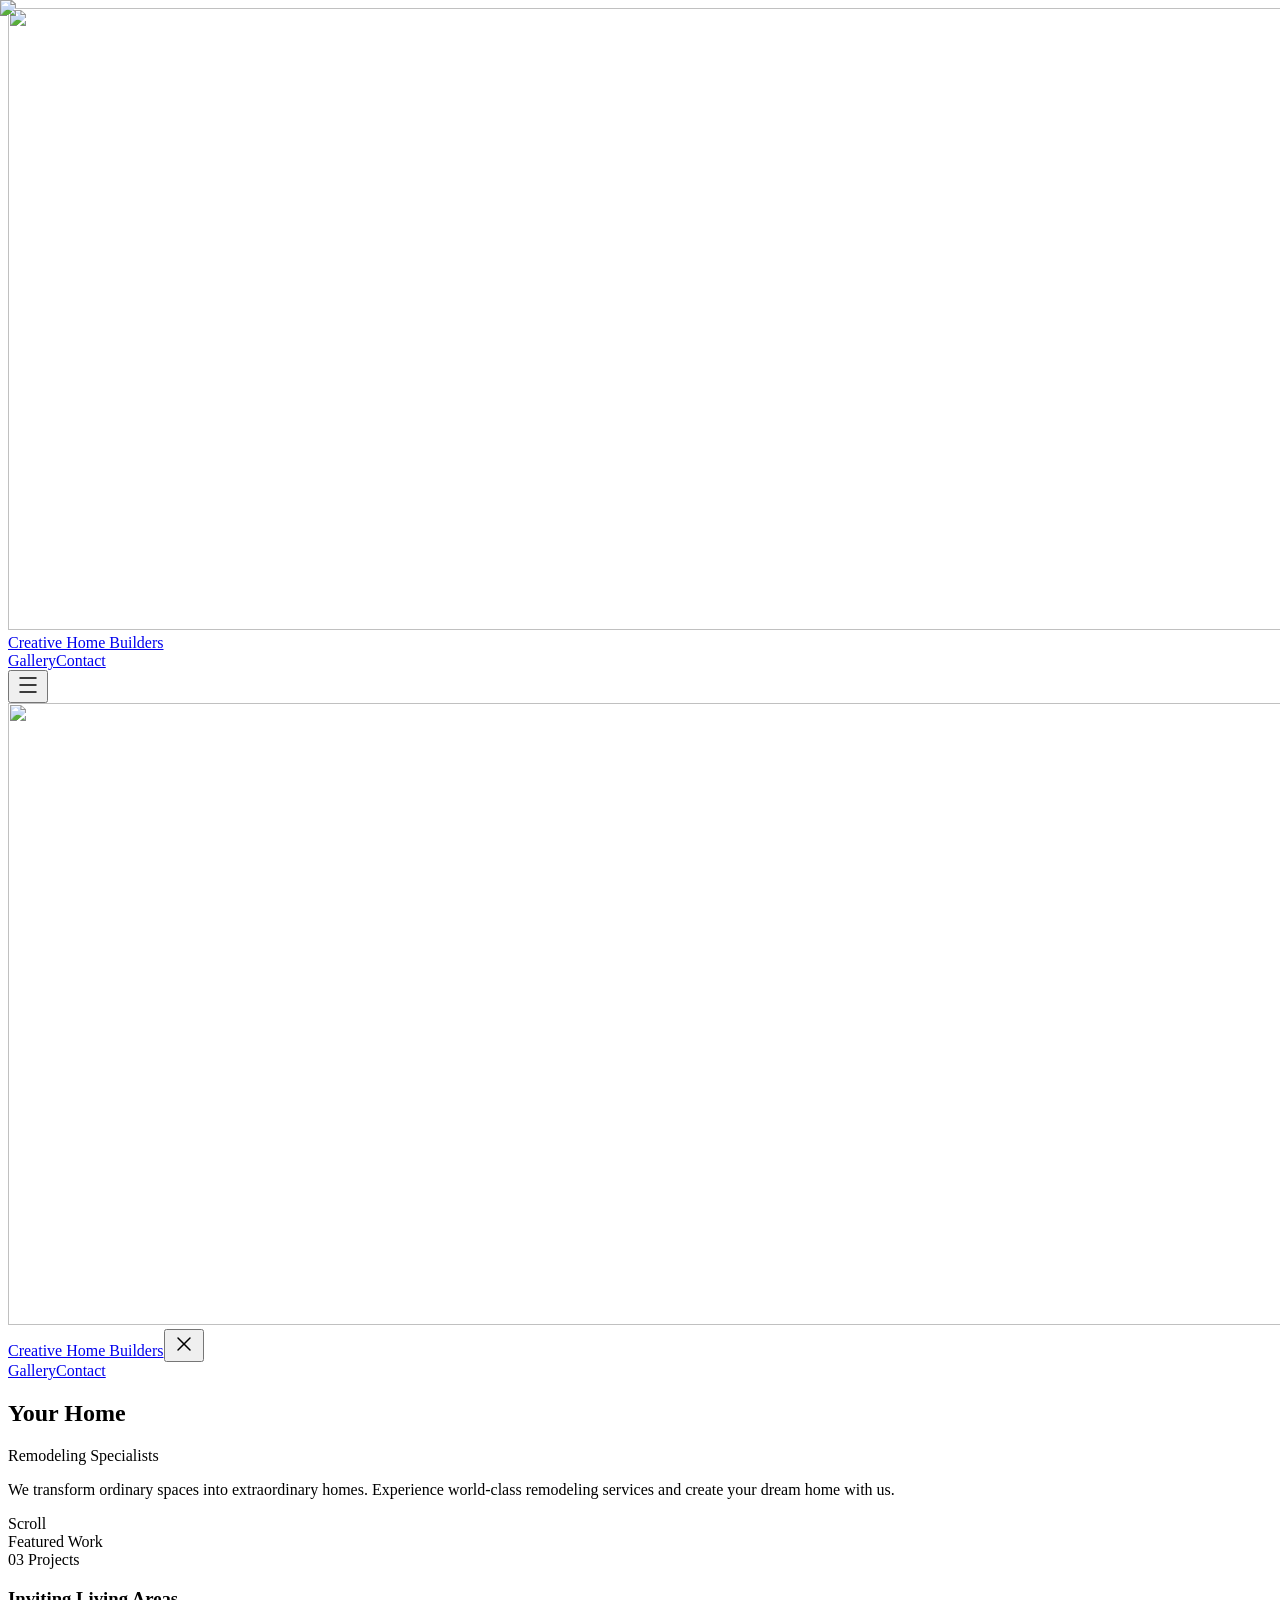
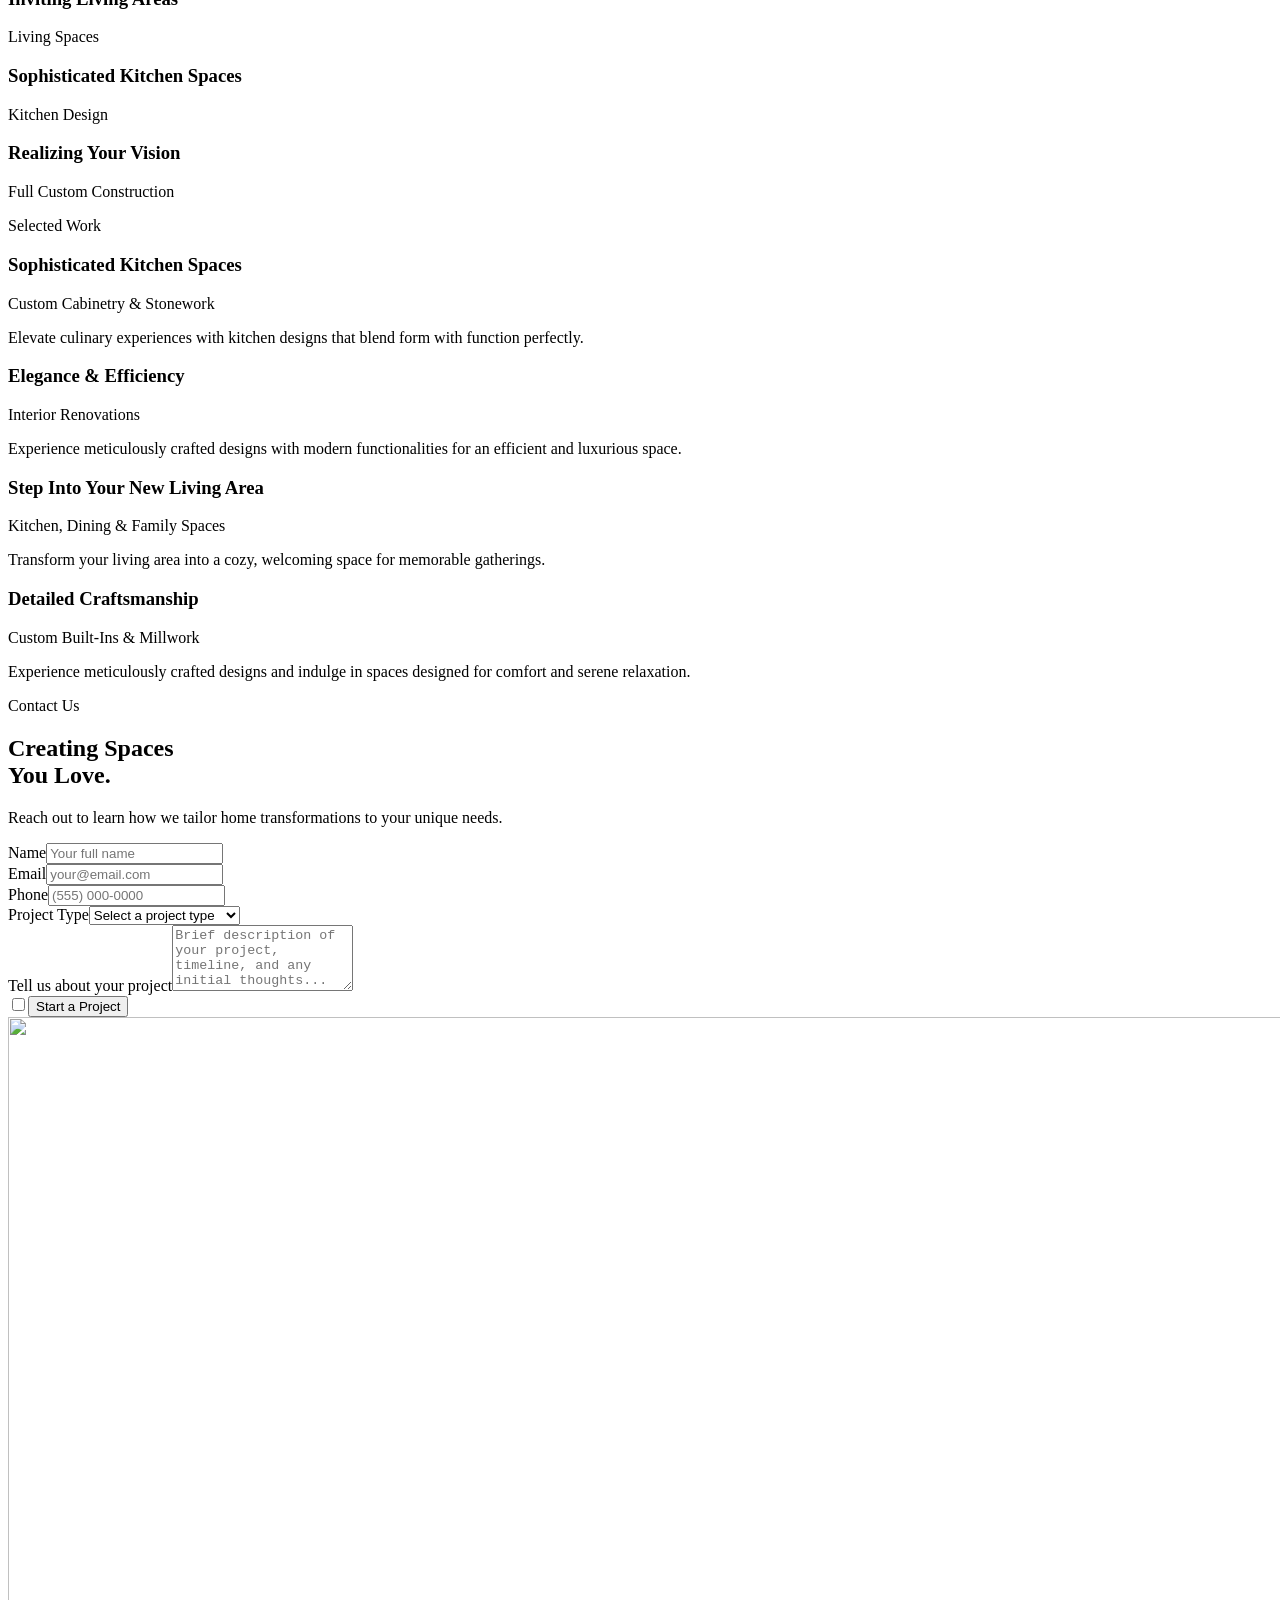
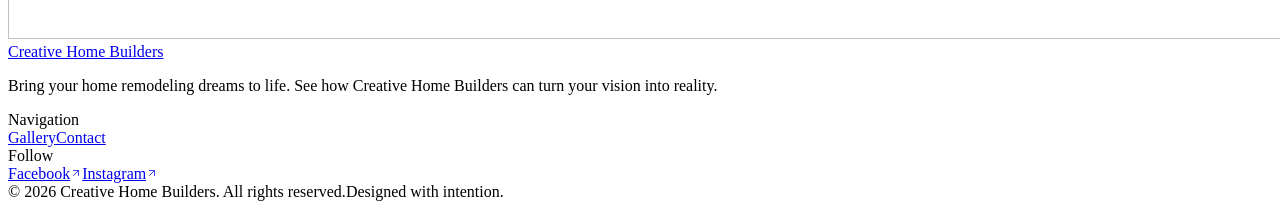
==== commit 37fb13d6: "fix paths" ====
--- a/index.html
+++ b/index.html
@@ -1 +1 @@
-<!DOCTYPE html><html lang="en" class="__variable_49a339 __variable_ef116d"><head><meta charSet="utf-8"/><meta name="viewport" content="width=device-width, initial-scale=1"/><link rel="preload" href="/_next/static/media/13971731025ec697-s.p.woff2" as="font" crossorigin="" type="font/woff2"/><link rel="preload" href="/_next/static/media/36966cca54120369-s.p.woff2" as="font" crossorigin="" type="font/woff2"/><link rel="preload" as="image" href="/_next/static/media/Creative Home Builders Logo White.c003745b.svg" fetchPriority="high"/><link rel="preload" as="image" href="/_next/static/media/front_yard.8c386234.webp" fetchPriority="high"/><link rel="stylesheet" href="/_next/static/css/8e3e4323ddfefd53.css" data-precedence="next"/><link rel="preload" as="script" fetchPriority="low" href="/_next/static/chunks/webpack-2ec1a22154fbcde6.js"/><script src="/_next/static/chunks/fd9d1056-9583fa19bc194043.js" async=""></script><script src="/_next/static/chunks/117-c0e824d4c3ba473a.js" async=""></script><script src="/_next/static/chunks/main-app-d2b3ea0c82b72794.js" async=""></script><script src="/_next/static/chunks/347-1ad60ced785a10e6.js" async=""></script><script src="/_next/static/chunks/app/page-9cbff373d5d21ece.js" async=""></script><title>Creative Home Builders | Premium Custom Homes &amp; Luxury Renovations</title><meta name="description" content="We transform ordinary spaces into extraordinary homes. Experience world-class remodeling services and create your dream home with Creative Home Builders."/><meta name="next-size-adjust"/><script src="/_next/static/chunks/polyfills-42372ed130431b0a.js" noModule=""></script></head><body class="font-sans antialiased text-charcoal bg-white overflow-x-hidden"><header class="fixed top-0 left-0 right-0 z-50 transition-all duration-500 bg-transparent"><nav class="flex items-center justify-between px-5 sm:px-8 md:px-12 lg:px-16 xl:px-20 h-[72px] md:h-[88px]"><a href="#" class="transition-all duration-500 py-2" aria-label="Creative Home Builders home"><span class="inline-flex items-center gap-3 "><img alt="" aria-hidden="true" fetchPriority="high" width="1500" height="622" decoding="async" data-nimg="1" class="h-7 w-auto mb-[10px] shrink-0 drop-shadow-overlay" style="color:transparent" src="/_next/static/media/Creative Home Builders Logo White.c003745b.svg"/><span class="font-display font-bold text-[0.95rem] tracking-[0.13em] text-white leading-none uppercase text-shadow-overlay">Creative Home Builders</span></span></a><div class="hidden lg:flex items-center gap-8 xl:gap-10"><a href="#work" class="nav-link text-[11px] font-medium tracking-[0.18em] uppercase transition-colors duration-300 text-white text-shadow-overlay">Gallery</a><a href="#contact" class="nav-link text-[11px] font-medium tracking-[0.18em] uppercase transition-colors duration-300 text-white text-shadow-overlay">Contact</a></div><button class="lg:hidden p-2 -mr-2 transition-colors duration-500 text-white drop-shadow-overlay" aria-label="Open navigation menu"><svg xmlns="http://www.w3.org/2000/svg" width="24" height="24" viewBox="0 0 24 24" fill="none" stroke="currentColor" stroke-width="1.5" stroke-linecap="round" stroke-linejoin="round" class="lucide lucide-menu" aria-hidden="true"><path d="M4 5h16"></path><path d="M4 12h16"></path><path d="M4 19h16"></path></svg></button></nav></header><div class="fixed inset-0 z-[60] bg-charcoal transition-all duration-500 lg:hidden opacity-0 pointer-events-none" role="dialog" aria-modal="true" aria-label="Navigation menu"><div class="flex items-center justify-between px-5 sm:px-8 h-[72px] md:h-[88px]"><a href="#" aria-label="Creative Home Builders home" class="py-2"><span class="inline-flex items-center gap-2.5 "><img alt="" aria-hidden="true" fetchPriority="high" width="1500" height="622" decoding="async" data-nimg="1" class="h-6 w-auto mb-[10px] shrink-0 drop-shadow-overlay" style="color:transparent" src="/_next/static/media/Creative Home Builders Logo White.c003745b.svg"/><span class="font-display font-bold text-[0.8rem] tracking-[0.12em] text-white leading-none uppercase text-shadow-overlay">Creative Home Builders</span></span></a><button class="text-white p-2 -mr-2" aria-label="Close navigation menu"><svg xmlns="http://www.w3.org/2000/svg" width="24" height="24" viewBox="0 0 24 24" fill="none" stroke="currentColor" stroke-width="1.5" stroke-linecap="round" stroke-linejoin="round" class="lucide lucide-x" aria-hidden="true"><path d="M18 6 6 18"></path><path d="m6 6 12 12"></path></svg></button></div><nav class="flex flex-col items-start justify-center h-[calc(100%-72px)] md:h-[calc(100%-88px)] px-5 sm:px-8 pb-20"><a href="#work" class="text-white font-display font-bold text-4xl sm:text-5xl md:text-6xl uppercase tracking-tight py-3 sm:py-4 transition-all duration-500 hover:translate-x-3 hover:opacity-70 translate-y-8 opacity-0" style="transition-delay:0ms">Gallery</a><a href="#contact" class="text-white font-display font-bold text-4xl sm:text-5xl md:text-6xl uppercase tracking-tight py-3 sm:py-4 transition-all duration-500 hover:translate-x-3 hover:opacity-70 translate-y-8 opacity-0" style="transition-delay:0ms">Contact</a></nav></div><main><section class="relative h-svh min-h-[600px] flex flex-col justify-end overflow-hidden"><img alt="Front elevation of a completed custom home with landscaped yard" fetchPriority="high" decoding="async" data-nimg="fill" class="object-cover transition-transform duration-[20s] ease-out scale-100" style="position:absolute;height:100%;width:100%;left:0;top:0;right:0;bottom:0;color:transparent" src="/_next/static/media/front_yard.8c386234.webp"/><div class="absolute inset-0 bg-gradient-to-t from-black/70 via-black/30 to-black/25"></div><div class="relative z-10 px-5 sm:px-8 md:px-12 lg:px-16 xl:px-20 pb-20 sm:pb-24 md:pb-28 lg:pb-32"><div class="overflow-hidden"><h1 class="font-display font-extrabold text-white text-shadow-overlay uppercase text-[2.75rem] leading-[0.95] sm:text-6xl md:text-7xl lg:text-8xl xl:text-[7rem] 2xl:text-[8rem] tracking-[-0.02em] transition-transform duration-[1.2s] ease-[cubic-bezier(0.16,1,0.3,1)] translate-y-full">Your Home</h1></div><div class="overflow-hidden"><span class="font-display font-extrabold text-white text-shadow-overlay uppercase text-[2.75rem] leading-[0.95] sm:text-6xl md:text-7xl lg:text-8xl xl:text-[7rem] 2xl:text-[8rem] tracking-[-0.02em] block transition-transform duration-[1.2s] ease-[cubic-bezier(0.16,1,0.3,1)] delay-150 translate-y-full">Remodeling Specialists</span></div><p class="text-white/70 text-shadow-overlay text-sm sm:text-base md:text-lg mt-6 sm:mt-8 max-w-lg tracking-wide leading-relaxed transition-all duration-[1s] ease-[cubic-bezier(0.16,1,0.3,1)] delay-700 opacity-0 translate-y-4">We transform ordinary spaces into extraordinary homes. Experience world-class remodeling services and create your dream home with us.</p></div><div class="absolute bottom-8 left-1/2 -translate-x-1/2 z-10 flex flex-col items-center gap-3 transition-opacity duration-[0.8s] delay-[1.2s] opacity-0"><span class="text-white/40 text-shadow-overlay text-[10px] tracking-[0.3em] uppercase font-medium">Scroll</span><div class="w-px h-8 bg-white/30 scroll-bounce"></div></div></section><section id="work" class="py-16 sm:py-20 md:py-28 lg:py-36 xl:py-44 px-5 sm:px-8 md:px-12 lg:px-16 xl:px-20"><div class="max-w-[1400px] mx-auto"><div class="flex items-center justify-between mb-10 sm:mb-12 md:mb-16 lg:mb-20"><div class="flex items-center gap-4"><div class="h-px bg-charcoal origin-left transition-transform duration-[1s] ease-[cubic-bezier(0.16,1,0.3,1)] scale-x-0 w-8"></div><span class="text-[11px] font-medium tracking-[0.2em] uppercase text-neutral-400 transition-all duration-700 ease-[cubic-bezier(0.16,1,0.3,1)] delay-100 opacity-0 -translate-x-4">Featured Work</span></div><span class="text-[11px] font-medium tracking-[0.15em] uppercase text-neutral-400 hidden sm:block transition-opacity duration-700 delay-200 opacity-0">03 Projects</span></div><div class="grid grid-cols-1 md:grid-cols-2 lg:grid-cols-12 gap-4 sm:gap-5"><div class="lg:col-span-7 group"><div class="aspect-[4/3] lg:aspect-[4/5] relative overflow-hidden clip-transition clip-bottom" style="transition-delay:100ms"><img alt="Welcoming living area designed for memorable gatherings" loading="lazy" decoding="async" data-nimg="fill" class="object-cover transition-transform duration-700 group-hover:scale-[1.03]" style="position:absolute;height:100%;width:100%;left:0;top:0;right:0;bottom:0;color:transparent" src="/_next/static/media/family_room.a6652675.webp"/></div><div class="mt-4 sm:mt-5 transition-all duration-700 ease-[cubic-bezier(0.16,1,0.3,1)] opacity-0 translate-y-6" style="transition-delay:500ms"><h3 class="font-display font-bold text-xl sm:text-2xl lg:text-3xl tracking-tight">Inviting Living Areas</h3><p class="text-sm text-neutral-500 mt-1 tracking-wide font-medium">Living Spaces</p></div></div><div class="lg:col-span-5 flex flex-col gap-4 sm:gap-5"><div class="group"><div class="aspect-[4/3] relative overflow-hidden clip-transition clip-bottom" style="transition-delay:300ms"><img alt="Kitchen design that blends form with function" loading="lazy" decoding="async" data-nimg="fill" class="object-cover transition-transform duration-700 group-hover:scale-[1.03]" style="position:absolute;height:100%;width:100%;left:0;top:0;right:0;bottom:0;color:transparent" src="/_next/static/media/kitchen_1.d4930c8c.webp"/></div><div class="mt-4 sm:mt-5 transition-all duration-700 ease-[cubic-bezier(0.16,1,0.3,1)] opacity-0 translate-y-6" style="transition-delay:600ms"><h3 class="font-display font-bold text-lg sm:text-xl lg:text-2xl tracking-tight">Sophisticated Kitchen Spaces</h3><p class="text-sm text-neutral-500 mt-1 tracking-wide font-medium">Kitchen Design</p></div></div><div class="group"><div class="aspect-[4/3] relative overflow-hidden clip-transition clip-bottom" style="transition-delay:500ms"><img alt="Front exterior of a remodeled home with updated facade and landscaping" loading="lazy" decoding="async" data-nimg="fill" class="object-cover transition-transform duration-700 group-hover:scale-[1.03]" style="position:absolute;height:100%;width:100%;left:0;top:0;right:0;bottom:0;color:transparent" src="/_next/static/media/front_yard_2.c8fc5ef6.webp"/></div><div class="mt-4 sm:mt-5 transition-all duration-700 ease-[cubic-bezier(0.16,1,0.3,1)] opacity-0 translate-y-6" style="transition-delay:800ms"><h3 class="font-display font-bold text-lg sm:text-xl lg:text-2xl tracking-tight">Realizing Your Vision</h3><p class="text-sm text-neutral-500 mt-1 tracking-wide font-medium">Full Custom Construction</p></div></div></div></div></div></section><section class="py-16 sm:py-20 md:py-28 lg:py-36 xl:py-44 px-5 sm:px-8 md:px-12 lg:px-16 xl:px-20"><div class="max-w-[1400px] mx-auto"><div class="flex items-center gap-4 mb-10 sm:mb-12 md:mb-16 lg:mb-20"><div class="h-px bg-charcoal origin-left transition-transform duration-[1s] ease-[cubic-bezier(0.16,1,0.3,1)] scale-x-0 w-8"></div><span class="text-[11px] font-medium tracking-[0.2em] uppercase text-neutral-400 transition-all duration-700 ease-[cubic-bezier(0.16,1,0.3,1)] delay-100 opacity-0 -translate-x-4">Selected Work</span></div><div class="space-y-16 sm:space-y-20 md:space-y-28 lg:space-y-36"><article class=""><div class="aspect-[16/9] sm:aspect-[2/1] lg:aspect-[2.2/1] relative overflow-hidden group clip-transition clip-bottom"><img alt="Full kitchen renovation with expansive island and premium finishes" loading="lazy" decoding="async" data-nimg="fill" class="object-cover transition-transform duration-700 group-hover:scale-[1.02]" style="position:absolute;height:100%;width:100%;left:0;top:0;right:0;bottom:0;color:transparent" src="/_next/static/media/kitchen_3.8bf7690c.webp"/></div><div class="mt-5 sm:mt-6 md:mt-8 flex flex-col sm:flex-row sm:items-start sm:justify-between gap-3 sm:gap-8 transition-all duration-700 ease-[cubic-bezier(0.16,1,0.3,1)] delay-300 opacity-0 translate-y-6"><div class="shrink-0"><h3 class="font-display font-bold text-2xl sm:text-3xl md:text-4xl tracking-tight">Sophisticated Kitchen Spaces</h3><p class="text-sm text-neutral-400 mt-1 tracking-wide font-medium">Custom Cabinetry &amp; Stonework</p></div><p class="text-neutral-500 text-sm sm:text-[0.9375rem] leading-relaxed max-w-md">Elevate culinary experiences with kitchen designs that blend form with function perfectly.</p></div></article><article class=""><div class="grid grid-cols-1 sm:grid-cols-2 gap-4 sm:gap-5"><div class="aspect-[4/3] relative overflow-hidden group clip-transition clip-left"><img alt="Kitchen with custom cabinetry, stone counters, and open shelving" loading="lazy" decoding="async" data-nimg="fill" class="object-cover transition-transform duration-700 group-hover:scale-[1.02]" style="position:absolute;height:100%;width:100%;left:0;top:0;right:0;bottom:0;color:transparent" src="/_next/static/media/kitchen_2.fa7602f3.webp"/></div><div class="aspect-[4/3] relative overflow-hidden group clip-transition clip-right" style="transition-delay:150ms"><img alt="Bathroom renovation with tiled shower and refined fixtures" loading="lazy" decoding="async" data-nimg="fill" class="object-cover transition-transform duration-700 group-hover:scale-[1.02]" style="position:absolute;height:100%;width:100%;left:0;top:0;right:0;bottom:0;color:transparent" src="/_next/static/media/bathroom_1.9f59f7a1.webp"/></div></div><div class="mt-5 sm:mt-6 md:mt-8 flex flex-col sm:flex-row sm:items-start sm:justify-between gap-3 sm:gap-8 transition-all duration-700 ease-[cubic-bezier(0.16,1,0.3,1)] delay-300 opacity-0 translate-y-6"><div class="shrink-0"><h3 class="font-display font-bold text-2xl sm:text-3xl md:text-4xl tracking-tight">Elegance &amp; Efficiency</h3><p class="text-sm text-neutral-400 mt-1 tracking-wide font-medium">Interior Renovations</p></div><p class="text-neutral-500 text-sm sm:text-[0.9375rem] leading-relaxed max-w-md">Experience meticulously crafted designs with modern functionalities for an efficient and luxurious space.</p></div></article><article class=""><div class="aspect-[16/9] sm:aspect-[2/1] lg:aspect-[2.2/1] relative overflow-hidden group clip-transition clip-bottom"><img alt="Open kitchen and living room renovation with cohesive materials" loading="lazy" decoding="async" data-nimg="fill" class="object-cover transition-transform duration-700 group-hover:scale-[1.02]" style="position:absolute;height:100%;width:100%;left:0;top:0;right:0;bottom:0;color:transparent" src="/_next/static/media/kitchen_living_room.f281af1f.webp"/></div><div class="mt-5 sm:mt-6 md:mt-8 flex flex-col sm:flex-row sm:items-start sm:justify-between gap-3 sm:gap-8 transition-all duration-700 ease-[cubic-bezier(0.16,1,0.3,1)] delay-300 opacity-0 translate-y-6"><div class="shrink-0"><h3 class="font-display font-bold text-2xl sm:text-3xl md:text-4xl tracking-tight">Step Into Your New Living Area</h3><p class="text-sm text-neutral-400 mt-1 tracking-wide font-medium">Kitchen, Dining &amp; Family Spaces</p></div><p class="text-neutral-500 text-sm sm:text-[0.9375rem] leading-relaxed max-w-md">Transform your living area into a cozy, welcoming space for memorable gatherings.</p></div></article><article class="lg:grid lg:grid-cols-12 lg:gap-12 xl:gap-16"><div class="lg:col-span-4 lg:flex lg:flex-col lg:justify-end lg:pb-2 mb-6 lg:mb-0 transition-all duration-700 ease-[cubic-bezier(0.16,1,0.3,1)] opacity-0 translate-y-6"><h3 class="font-display font-bold text-2xl sm:text-3xl md:text-4xl tracking-tight">Detailed Craftsmanship</h3><p class="text-sm text-neutral-400 mt-1 tracking-wide font-medium">Custom Built-Ins &amp; Millwork</p><p class="text-neutral-500 text-sm sm:text-[0.9375rem] leading-relaxed mt-4 sm:mt-5 max-w-sm">Experience meticulously crafted designs and indulge in spaces designed for comfort and serene relaxation.</p></div><div class="lg:col-span-8"><div class="aspect-[4/3] relative overflow-hidden group clip-transition clip-right" style="transition-delay:200ms"><img alt="Custom built-in coffee area with cabinetry and stone surfaces" loading="lazy" decoding="async" data-nimg="fill" class="object-cover transition-transform duration-700 group-hover:scale-[1.02]" style="position:absolute;height:100%;width:100%;left:0;top:0;right:0;bottom:0;color:transparent" src="/_next/static/media/coffee_area.7f2a58cc.webp"/></div></div></article></div></div></section><section id="contact" class="py-16 sm:py-20 md:py-28 lg:py-36 xl:py-44 px-5 sm:px-8 md:px-12 lg:px-16 xl:px-20 border-t border-neutral-200"><div class="max-w-[1400px] mx-auto"><div class="grid grid-cols-1 lg:grid-cols-12 gap-12 lg:gap-16 xl:gap-24"><div class="lg:col-span-5"><div class="flex items-center gap-4 mb-6 sm:mb-8"><div class="h-px bg-charcoal origin-left transition-transform duration-[1s] ease-[cubic-bezier(0.16,1,0.3,1)] scale-x-0 w-8"></div><span class="text-[11px] font-medium tracking-[0.2em] uppercase text-neutral-400 transition-all duration-700 ease-[cubic-bezier(0.16,1,0.3,1)] delay-100 opacity-0 -translate-x-4">Contact Us</span></div><div class="overflow-hidden"><h2 class="font-display font-extrabold text-[2rem] sm:text-4xl md:text-5xl lg:text-[3.5rem] xl:text-6xl leading-[1.05] tracking-tight transition-transform duration-[1s] ease-[cubic-bezier(0.16,1,0.3,1)] delay-200 translate-y-full">Creating Spaces<br/>You Love.</h2></div><p class="text-neutral-500 text-base sm:text-lg leading-relaxed mt-5 sm:mt-6 max-w-md transition-all duration-700 ease-[cubic-bezier(0.16,1,0.3,1)] delay-400 opacity-0 translate-y-6">Reach out to learn how we tailor home transformations to your unique needs.</p></div><div class="lg:col-span-7 lg:pt-6"><form class="space-y-8 sm:space-y-10"><div class="grid grid-cols-1 sm:grid-cols-2 gap-8 sm:gap-10 transition-all duration-700 ease-[cubic-bezier(0.16,1,0.3,1)] delay-200 opacity-0 translate-y-8"><div><label for="name" class="text-[11px] tracking-[0.15em] uppercase text-neutral-400 block mb-3 font-medium">Name</label><input type="text" id="name" required="" class="w-full bg-transparent border-b border-neutral-300 pb-3 text-base focus:border-charcoal focus:outline-none transition-colors duration-300 placeholder:text-neutral-300 rounded-none" placeholder="Your full name" autoComplete="name" name="name" value=""/></div><div><label for="email" class="text-[11px] tracking-[0.15em] uppercase text-neutral-400 block mb-3 font-medium">Email</label><input type="email" id="email" required="" class="w-full bg-transparent border-b border-neutral-300 pb-3 text-base focus:border-charcoal focus:outline-none transition-colors duration-300 placeholder:text-neutral-300 rounded-none" placeholder="your@email.com" autoComplete="email" name="email" value=""/></div></div><div class="grid grid-cols-1 sm:grid-cols-2 gap-8 sm:gap-10 transition-all duration-700 ease-[cubic-bezier(0.16,1,0.3,1)] delay-300 opacity-0 translate-y-8"><div><label for="phone" class="text-[11px] tracking-[0.15em] uppercase text-neutral-400 block mb-3 font-medium">Phone</label><input type="tel" id="phone" class="w-full bg-transparent border-b border-neutral-300 pb-3 text-base focus:border-charcoal focus:outline-none transition-colors duration-300 placeholder:text-neutral-300 rounded-none" placeholder="(555) 000-0000" autoComplete="tel" name="phone" value=""/></div><div><label for="projectType" class="text-[11px] tracking-[0.15em] uppercase text-neutral-400 block mb-3 font-medium">Project Type</label><select id="projectType" name="projectType" required="" class="w-full bg-transparent border-b border-neutral-300 pb-3 text-base focus:border-charcoal focus:outline-none transition-colors duration-300 placeholder:text-neutral-300 rounded-none appearance-none cursor-pointer"><option value="" disabled="" selected="">Select a project type</option><option value="custom-home">Custom Home</option><option value="luxury-remodel">Luxury Remodel</option><option value="kitchen">Kitchen Renovation</option><option value="bathroom">Bathroom Renovation</option><option value="addition">Addition &amp; Extension</option><option value="interior-design">Interior Design</option><option value="other">Other</option></select></div></div><div class="transition-all duration-700 ease-[cubic-bezier(0.16,1,0.3,1)] delay-[400ms] opacity-0 translate-y-8"><label for="description" class="text-[11px] tracking-[0.15em] uppercase text-neutral-400 block mb-3 font-medium">Tell us about your project</label><textarea id="description" name="message" rows="4" class="w-full bg-transparent border-b border-neutral-300 pb-3 text-base focus:border-charcoal focus:outline-none transition-colors duration-300 placeholder:text-neutral-300 rounded-none resize-none" placeholder="Brief description of your project, timeline, and any initial thoughts..."></textarea></div><div class="pt-2 sm:pt-4 transition-all duration-700 ease-[cubic-bezier(0.16,1,0.3,1)] delay-500 opacity-0 translate-y-8"><input type="checkbox" class="hidden" tabindex="-1" autoComplete="off" name="botcheck"/><button type="submit" class="group btn-wipe w-full sm:w-auto bg-charcoal text-[11px] sm:text-xs tracking-[0.2em] uppercase px-10 sm:px-14 py-4 sm:py-5 active:scale-[0.98] transition-transform"><span class="relative z-10 text-white transition-colors duration-500 group-hover:text-charcoal font-medium">Start a Project</span></button></div></form></div></div></div></section></main><footer class="bg-charcoal text-white py-12 sm:py-16 md:py-20 lg:py-24 px-5 sm:px-8 md:px-12 lg:px-16 xl:px-20"><div class="max-w-[1400px] mx-auto"><div class="grid grid-cols-1 sm:grid-cols-2 lg:grid-cols-3 gap-10 sm:gap-8 lg:gap-12"><div class="sm:col-span-2 lg:col-span-1 transition-all duration-700 ease-[cubic-bezier(0.16,1,0.3,1)] opacity-0 translate-y-8"><a href="#" aria-label="Creative Home Builders home" class="block w-fit"><span class="inline-flex items-center gap-3.5 "><img alt="" aria-hidden="true" fetchPriority="high" width="1500" height="622" decoding="async" data-nimg="1" class="h-9 w-auto mb-[10px] shrink-0 drop-shadow-overlay" style="color:transparent" src="/_next/static/media/Creative Home Builders Logo White.c003745b.svg"/><span class="font-display font-bold text-[1.1rem] tracking-[0.15em] text-white leading-none uppercase text-shadow-overlay">Creative Home Builders</span></span></a><p class="text-neutral-500 text-sm mt-4 leading-relaxed max-w-xs">Bring your home remodeling dreams to life. See how Creative Home Builders can turn your vision into reality.</p></div><div class="transition-all duration-700 ease-[cubic-bezier(0.16,1,0.3,1)] delay-100 opacity-0 translate-y-8"><span class="text-[11px] tracking-[0.2em] uppercase text-neutral-600 block mb-5 sm:mb-6 font-medium">Navigation</span><nav class="flex flex-col gap-3" aria-label="Footer navigation"><a href="#work" class="text-sm text-neutral-400 hover:text-white transition-colors duration-300">Gallery</a><a href="#contact" class="text-sm text-neutral-400 hover:text-white transition-colors duration-300">Contact</a></nav></div><div class="transition-all duration-700 ease-[cubic-bezier(0.16,1,0.3,1)] delay-200 opacity-0 translate-y-8"><span class="text-[11px] tracking-[0.2em] uppercase text-neutral-600 block mb-5 sm:mb-6 font-medium">Follow</span><div class="flex flex-col gap-3"><a href="https://www.facebook.com/profile.php?id=61579426203460" class="text-sm text-neutral-400 hover:text-white transition-colors duration-300 inline-flex items-center gap-1.5 w-fit" rel="noopener noreferrer" target="_blank">Facebook<svg xmlns="http://www.w3.org/2000/svg" width="12" height="12" viewBox="0 0 24 24" fill="none" stroke="currentColor" stroke-width="1.5" stroke-linecap="round" stroke-linejoin="round" class="lucide lucide-arrow-up-right" aria-hidden="true"><path d="M7 7h10v10"></path><path d="M7 17 17 7"></path></svg></a><a href="https://www.instagram.com/creativehomebuildersllc/" class="text-sm text-neutral-400 hover:text-white transition-colors duration-300 inline-flex items-center gap-1.5 w-fit" rel="noopener noreferrer" target="_blank">Instagram<svg xmlns="http://www.w3.org/2000/svg" width="12" height="12" viewBox="0 0 24 24" fill="none" stroke="currentColor" stroke-width="1.5" stroke-linecap="round" stroke-linejoin="round" class="lucide lucide-arrow-up-right" aria-hidden="true"><path d="M7 7h10v10"></path><path d="M7 17 17 7"></path></svg></a></div></div></div><div class="relative mt-12 sm:mt-16 pt-6 sm:pt-8 flex flex-col sm:flex-row justify-between gap-2 text-[11px] text-neutral-600 tracking-wide"><div class="absolute top-0 left-0 right-0 h-px bg-neutral-800 origin-left transition-transform duration-[1.2s] ease-[cubic-bezier(0.16,1,0.3,1)] delay-300 scale-x-0"></div><span>© <!-- -->2026<!-- --> Creative Home Builders. All rights reserved.</span><span>Designed with intention.</span></div></div></footer><script src="/_next/static/chunks/webpack-2ec1a22154fbcde6.js" async=""></script><script>(self.__next_f=self.__next_f||[]).push([0]);self.__next_f.push([2,null])</script><script>self.__next_f.push([1,"1:HL[\"/_next/static/media/13971731025ec697-s.p.woff2\",\"font\",{\"crossOrigin\":\"\",\"type\":\"font/woff2\"}]\n2:HL[\"/_next/static/media/36966cca54120369-s.p.woff2\",\"font\",{\"crossOrigin\":\"\",\"type\":\"font/woff2\"}]\n3:HL[\"/_next/static/css/8e3e4323ddfefd53.css\",\"style\"]\n"])</script><script>self.__next_f.push([1,"4:I[2846,[],\"\"]\n6:I[1211,[\"347\",\"static/chunks/347-1ad60ced785a10e6.js\",\"931\",\"static/chunks/app/page-9cbff373d5d21ece.js\"],\"default\"]\n7:I[9896,[\"347\",\"static/chunks/347-1ad60ced785a10e6.js\",\"931\",\"static/chunks/app/page-9cbff373d5d21ece.js\"],\"default\"]\n8:I[9439,[\"347\",\"static/chunks/347-1ad60ced785a10e6.js\",\"931\",\"static/chunks/app/page-9cbff373d5d21ece.js\"],\"default\"]\n9:I[5273,[\"347\",\"static/chunks/347-1ad60ced785a10e6.js\",\"931\",\"static/chunks/app/page-9cbff373d5d21ece.js\"],\"default\"]\na:I[7143,[\"347\",\"static/chunks/347-1ad60ced785a10e6.js\",\"931\",\"static/chunks/app/page-9cbff373d5d21ece.js\"],\"default\"]\nb:I[3284,[\"347\",\"static/chunks/347-1ad60ced785a10e6.js\",\"931\",\"static/chunks/app/page-9cbff373d5d21ece.js\"],\"default\"]\nc:I[4707,[],\"\"]\nd:I[6423,[],\"\"]\nf:I[1060,[],\"\"]\n10:[]\n"])</script><script>self.__next_f.push([1,"0:[\"$\",\"$L4\",null,{\"buildId\":\"IV9TwaA9k3YG_8NsU3rsA\",\"assetPrefix\":\"\",\"urlParts\":[\"\",\"\"],\"initialTree\":[\"\",{\"children\":[\"__PAGE__\",{}]},\"$undefined\",\"$undefined\",true],\"initialSeedData\":[\"\",{\"children\":[\"__PAGE__\",{},[[\"$L5\",[[\"$\",\"$L6\",null,{}],[\"$\",\"main\",null,{\"children\":[[\"$\",\"$L7\",null,{}],[\"$\",\"$L8\",null,{}],[\"$\",\"$L9\",null,{}],[\"$\",\"$La\",null,{}]]}],[\"$\",\"$Lb\",null,{}]],null],null],null]},[[[[\"$\",\"link\",\"0\",{\"rel\":\"stylesheet\",\"href\":\"/_next/static/css/8e3e4323ddfefd53.css\",\"precedence\":\"next\",\"crossOrigin\":\"$undefined\"}]],[\"$\",\"html\",null,{\"lang\":\"en\",\"className\":\"__variable_49a339 __variable_ef116d\",\"children\":[\"$\",\"body\",null,{\"className\":\"font-sans antialiased text-charcoal bg-white overflow-x-hidden\",\"children\":[\"$\",\"$Lc\",null,{\"parallelRouterKey\":\"children\",\"segmentPath\":[\"children\"],\"error\":\"$undefined\",\"errorStyles\":\"$undefined\",\"errorScripts\":\"$undefined\",\"template\":[\"$\",\"$Ld\",null,{}],\"templateStyles\":\"$undefined\",\"templateScripts\":\"$undefined\",\"notFound\":[[\"$\",\"title\",null,{\"children\":\"404: This page could not be found.\"}],[\"$\",\"div\",null,{\"style\":{\"fontFamily\":\"system-ui,\\\"Segoe UI\\\",Roboto,Helvetica,Arial,sans-serif,\\\"Apple Color Emoji\\\",\\\"Segoe UI Emoji\\\"\",\"height\":\"100vh\",\"textAlign\":\"center\",\"display\":\"flex\",\"flexDirection\":\"column\",\"alignItems\":\"center\",\"justifyContent\":\"center\"},\"children\":[\"$\",\"div\",null,{\"children\":[[\"$\",\"style\",null,{\"dangerouslySetInnerHTML\":{\"__html\":\"body{color:#000;background:#fff;margin:0}.next-error-h1{border-right:1px solid rgba(0,0,0,.3)}@media (prefers-color-scheme:dark){body{color:#fff;background:#000}.next-error-h1{border-right:1px solid rgba(255,255,255,.3)}}\"}}],[\"$\",\"h1\",null,{\"className\":\"next-error-h1\",\"style\":{\"display\":\"inline-block\",\"margin\":\"0 20px 0 0\",\"padding\":\"0 23px 0 0\",\"fontSize\":24,\"fontWeight\":500,\"verticalAlign\":\"top\",\"lineHeight\":\"49px\"},\"children\":\"404\"}],[\"$\",\"div\",null,{\"style\":{\"display\":\"inline-block\"},\"children\":[\"$\",\"h2\",null,{\"style\":{\"fontSize\":14,\"fontWeight\":400,\"lineHeight\":\"49px\",\"margin\":0},\"children\":\"This page could not be found.\"}]}]]}]}]],\"notFoundStyles\":[]}]}]}]],null],null],\"couldBeIntercepted\":false,\"initialHead\":[null,\"$Le\"],\"globalErrorComponent\":\"$f\",\"missingSlots\":\"$W10\"}]\n"])</script><script>self.__next_f.push([1,"e:[[\"$\",\"meta\",\"0\",{\"name\":\"viewport\",\"content\":\"width=device-width, initial-scale=1\"}],[\"$\",\"meta\",\"1\",{\"charSet\":\"utf-8\"}],[\"$\",\"title\",\"2\",{\"children\":\"Creative Home Builders | Premium Custom Homes \u0026 Luxury Renovations\"}],[\"$\",\"meta\",\"3\",{\"name\":\"description\",\"content\":\"We transform ordinary spaces into extraordinary homes. Experience world-class remodeling services and create your dream home with Creative Home Builders.\"}],[\"$\",\"meta\",\"4\",{\"name\":\"next-size-adjust\"}]]\n5:null\n"])</script></body></html>+<!DOCTYPE html><html lang="en" class="__variable_49a339 __variable_ef116d"><head><meta charSet="utf-8"/><meta name="viewport" content="width=device-width, initial-scale=1"/><link rel="preload" href="/homepage/_next/static/media/13971731025ec697-s.p.woff2" as="font" crossorigin="" type="font/woff2"/><link rel="preload" href="/homepage/_next/static/media/36966cca54120369-s.p.woff2" as="font" crossorigin="" type="font/woff2"/><link rel="preload" as="image" href="/homepage/_next/static/media/Creative Home Builders Logo White.c003745b.svg" fetchPriority="high"/><link rel="preload" as="image" href="/homepage/_next/static/media/front_yard.8c386234.webp" fetchPriority="high"/><link rel="stylesheet" href="/homepage/_next/static/css/8e3e4323ddfefd53.css" data-precedence="next"/><link rel="preload" as="script" fetchPriority="low" href="/homepage/_next/static/chunks/webpack-2ec1a22154fbcde6.js"/><script src="/homepage/_next/static/chunks/fd9d1056-9583fa19bc194043.js" async=""></script><script src="/homepage/_next/static/chunks/117-c0e824d4c3ba473a.js" async=""></script><script src="/homepage/_next/static/chunks/main-app-d2b3ea0c82b72794.js" async=""></script><script src="/homepage/_next/static/chunks/347-1ad60ced785a10e6.js" async=""></script><script src="/homepage/_next/static/chunks/app/page-9cbff373d5d21ece.js" async=""></script><title>Creative Home Builders | Premium Custom Homes &amp; Luxury Renovations</title><meta name="description" content="We transform ordinary spaces into extraordinary homes. Experience world-class remodeling services and create your dream home with Creative Home Builders."/><meta name="next-size-adjust"/><script src="/homepage/_next/static/chunks/polyfills-42372ed130431b0a.js" noModule=""></script></head><body class="font-sans antialiased text-charcoal bg-white overflow-x-hidden"><header class="fixed top-0 left-0 right-0 z-50 transition-all duration-500 bg-transparent"><nav class="flex items-center justify-between px-5 sm:px-8 md:px-12 lg:px-16 xl:px-20 h-[72px] md:h-[88px]"><a href="#" class="transition-all duration-500 py-2" aria-label="Creative Home Builders home"><span class="inline-flex items-center gap-3 "><img alt="" aria-hidden="true" fetchPriority="high" width="1500" height="622" decoding="async" data-nimg="1" class="h-7 w-auto mb-[10px] shrink-0 drop-shadow-overlay" style="color:transparent" src="/homepage/_next/static/media/Creative Home Builders Logo White.c003745b.svg"/><span class="font-display font-bold text-[0.95rem] tracking-[0.13em] text-white leading-none uppercase text-shadow-overlay">Creative Home Builders</span></span></a><div class="hidden lg:flex items-center gap-8 xl:gap-10"><a href="#work" class="nav-link text-[11px] font-medium tracking-[0.18em] uppercase transition-colors duration-300 text-white text-shadow-overlay">Gallery</a><a href="#contact" class="nav-link text-[11px] font-medium tracking-[0.18em] uppercase transition-colors duration-300 text-white text-shadow-overlay">Contact</a></div><button class="lg:hidden p-2 -mr-2 transition-colors duration-500 text-white drop-shadow-overlay" aria-label="Open navigation menu"><svg xmlns="http://www.w3.org/2000/svg" width="24" height="24" viewBox="0 0 24 24" fill="none" stroke="currentColor" stroke-width="1.5" stroke-linecap="round" stroke-linejoin="round" class="lucide lucide-menu" aria-hidden="true"><path d="M4 5h16"></path><path d="M4 12h16"></path><path d="M4 19h16"></path></svg></button></nav></header><div class="fixed inset-0 z-[60] bg-charcoal transition-all duration-500 lg:hidden opacity-0 pointer-events-none" role="dialog" aria-modal="true" aria-label="Navigation menu"><div class="flex items-center justify-between px-5 sm:px-8 h-[72px] md:h-[88px]"><a href="#" aria-label="Creative Home Builders home" class="py-2"><span class="inline-flex items-center gap-2.5 "><img alt="" aria-hidden="true" fetchPriority="high" width="1500" height="622" decoding="async" data-nimg="1" class="h-6 w-auto mb-[10px] shrink-0 drop-shadow-overlay" style="color:transparent" src="/homepage/_next/static/media/Creative Home Builders Logo White.c003745b.svg"/><span class="font-display font-bold text-[0.8rem] tracking-[0.12em] text-white leading-none uppercase text-shadow-overlay">Creative Home Builders</span></span></a><button class="text-white p-2 -mr-2" aria-label="Close navigation menu"><svg xmlns="http://www.w3.org/2000/svg" width="24" height="24" viewBox="0 0 24 24" fill="none" stroke="currentColor" stroke-width="1.5" stroke-linecap="round" stroke-linejoin="round" class="lucide lucide-x" aria-hidden="true"><path d="M18 6 6 18"></path><path d="m6 6 12 12"></path></svg></button></div><nav class="flex flex-col items-start justify-center h-[calc(100%-72px)] md:h-[calc(100%-88px)] px-5 sm:px-8 pb-20"><a href="#work" class="text-white font-display font-bold text-4xl sm:text-5xl md:text-6xl uppercase tracking-tight py-3 sm:py-4 transition-all duration-500 hover:translate-x-3 hover:opacity-70 translate-y-8 opacity-0" style="transition-delay:0ms">Gallery</a><a href="#contact" class="text-white font-display font-bold text-4xl sm:text-5xl md:text-6xl uppercase tracking-tight py-3 sm:py-4 transition-all duration-500 hover:translate-x-3 hover:opacity-70 translate-y-8 opacity-0" style="transition-delay:0ms">Contact</a></nav></div><main><section class="relative h-svh min-h-[600px] flex flex-col justify-end overflow-hidden"><img alt="Front elevation of a completed custom home with landscaped yard" fetchPriority="high" decoding="async" data-nimg="fill" class="object-cover transition-transform duration-[20s] ease-out scale-100" style="position:absolute;height:100%;width:100%;left:0;top:0;right:0;bottom:0;color:transparent" src="/homepage/_next/static/media/front_yard.8c386234.webp"/><div class="absolute inset-0 bg-gradient-to-t from-black/70 via-black/30 to-black/25"></div><div class="relative z-10 px-5 sm:px-8 md:px-12 lg:px-16 xl:px-20 pb-20 sm:pb-24 md:pb-28 lg:pb-32"><div class="overflow-hidden"><h1 class="font-display font-extrabold text-white text-shadow-overlay uppercase text-[2.75rem] leading-[0.95] sm:text-6xl md:text-7xl lg:text-8xl xl:text-[7rem] 2xl:text-[8rem] tracking-[-0.02em] transition-transform duration-[1.2s] ease-[cubic-bezier(0.16,1,0.3,1)] translate-y-full">Your Home</h1></div><div class="overflow-hidden"><span class="font-display font-extrabold text-white text-shadow-overlay uppercase text-[2.75rem] leading-[0.95] sm:text-6xl md:text-7xl lg:text-8xl xl:text-[7rem] 2xl:text-[8rem] tracking-[-0.02em] block transition-transform duration-[1.2s] ease-[cubic-bezier(0.16,1,0.3,1)] delay-150 translate-y-full">Remodeling Specialists</span></div><p class="text-white/70 text-shadow-overlay text-sm sm:text-base md:text-lg mt-6 sm:mt-8 max-w-lg tracking-wide leading-relaxed transition-all duration-[1s] ease-[cubic-bezier(0.16,1,0.3,1)] delay-700 opacity-0 translate-y-4">We transform ordinary spaces into extraordinary homes. Experience world-class remodeling services and create your dream home with us.</p></div><div class="absolute bottom-8 left-1/2 -translate-x-1/2 z-10 flex flex-col items-center gap-3 transition-opacity duration-[0.8s] delay-[1.2s] opacity-0"><span class="text-white/40 text-shadow-overlay text-[10px] tracking-[0.3em] uppercase font-medium">Scroll</span><div class="w-px h-8 bg-white/30 scroll-bounce"></div></div></section><section id="work" class="py-16 sm:py-20 md:py-28 lg:py-36 xl:py-44 px-5 sm:px-8 md:px-12 lg:px-16 xl:px-20"><div class="max-w-[1400px] mx-auto"><div class="flex items-center justify-between mb-10 sm:mb-12 md:mb-16 lg:mb-20"><div class="flex items-center gap-4"><div class="h-px bg-charcoal origin-left transition-transform duration-[1s] ease-[cubic-bezier(0.16,1,0.3,1)] scale-x-0 w-8"></div><span class="text-[11px] font-medium tracking-[0.2em] uppercase text-neutral-400 transition-all duration-700 ease-[cubic-bezier(0.16,1,0.3,1)] delay-100 opacity-0 -translate-x-4">Featured Work</span></div><span class="text-[11px] font-medium tracking-[0.15em] uppercase text-neutral-400 hidden sm:block transition-opacity duration-700 delay-200 opacity-0">03 Projects</span></div><div class="grid grid-cols-1 md:grid-cols-2 lg:grid-cols-12 gap-4 sm:gap-5"><div class="lg:col-span-7 group"><div class="aspect-[4/3] lg:aspect-[4/5] relative overflow-hidden clip-transition clip-bottom" style="transition-delay:100ms"><img alt="Welcoming living area designed for memorable gatherings" loading="lazy" decoding="async" data-nimg="fill" class="object-cover transition-transform duration-700 group-hover:scale-[1.03]" style="position:absolute;height:100%;width:100%;left:0;top:0;right:0;bottom:0;color:transparent" src="/homepage/_next/static/media/family_room.a6652675.webp"/></div><div class="mt-4 sm:mt-5 transition-all duration-700 ease-[cubic-bezier(0.16,1,0.3,1)] opacity-0 translate-y-6" style="transition-delay:500ms"><h3 class="font-display font-bold text-xl sm:text-2xl lg:text-3xl tracking-tight">Inviting Living Areas</h3><p class="text-sm text-neutral-500 mt-1 tracking-wide font-medium">Living Spaces</p></div></div><div class="lg:col-span-5 flex flex-col gap-4 sm:gap-5"><div class="group"><div class="aspect-[4/3] relative overflow-hidden clip-transition clip-bottom" style="transition-delay:300ms"><img alt="Kitchen design that blends form with function" loading="lazy" decoding="async" data-nimg="fill" class="object-cover transition-transform duration-700 group-hover:scale-[1.03]" style="position:absolute;height:100%;width:100%;left:0;top:0;right:0;bottom:0;color:transparent" src="/homepage/_next/static/media/kitchen_1.d4930c8c.webp"/></div><div class="mt-4 sm:mt-5 transition-all duration-700 ease-[cubic-bezier(0.16,1,0.3,1)] opacity-0 translate-y-6" style="transition-delay:600ms"><h3 class="font-display font-bold text-lg sm:text-xl lg:text-2xl tracking-tight">Sophisticated Kitchen Spaces</h3><p class="text-sm text-neutral-500 mt-1 tracking-wide font-medium">Kitchen Design</p></div></div><div class="group"><div class="aspect-[4/3] relative overflow-hidden clip-transition clip-bottom" style="transition-delay:500ms"><img alt="Front exterior of a remodeled home with updated facade and landscaping" loading="lazy" decoding="async" data-nimg="fill" class="object-cover transition-transform duration-700 group-hover:scale-[1.03]" style="position:absolute;height:100%;width:100%;left:0;top:0;right:0;bottom:0;color:transparent" src="/homepage/_next/static/media/front_yard_2.c8fc5ef6.webp"/></div><div class="mt-4 sm:mt-5 transition-all duration-700 ease-[cubic-bezier(0.16,1,0.3,1)] opacity-0 translate-y-6" style="transition-delay:800ms"><h3 class="font-display font-bold text-lg sm:text-xl lg:text-2xl tracking-tight">Realizing Your Vision</h3><p class="text-sm text-neutral-500 mt-1 tracking-wide font-medium">Full Custom Construction</p></div></div></div></div></div></section><section class="py-16 sm:py-20 md:py-28 lg:py-36 xl:py-44 px-5 sm:px-8 md:px-12 lg:px-16 xl:px-20"><div class="max-w-[1400px] mx-auto"><div class="flex items-center gap-4 mb-10 sm:mb-12 md:mb-16 lg:mb-20"><div class="h-px bg-charcoal origin-left transition-transform duration-[1s] ease-[cubic-bezier(0.16,1,0.3,1)] scale-x-0 w-8"></div><span class="text-[11px] font-medium tracking-[0.2em] uppercase text-neutral-400 transition-all duration-700 ease-[cubic-bezier(0.16,1,0.3,1)] delay-100 opacity-0 -translate-x-4">Selected Work</span></div><div class="space-y-16 sm:space-y-20 md:space-y-28 lg:space-y-36"><article class=""><div class="aspect-[16/9] sm:aspect-[2/1] lg:aspect-[2.2/1] relative overflow-hidden group clip-transition clip-bottom"><img alt="Full kitchen renovation with expansive island and premium finishes" loading="lazy" decoding="async" data-nimg="fill" class="object-cover transition-transform duration-700 group-hover:scale-[1.02]" style="position:absolute;height:100%;width:100%;left:0;top:0;right:0;bottom:0;color:transparent" src="/homepage/_next/static/media/kitchen_3.8bf7690c.webp"/></div><div class="mt-5 sm:mt-6 md:mt-8 flex flex-col sm:flex-row sm:items-start sm:justify-between gap-3 sm:gap-8 transition-all duration-700 ease-[cubic-bezier(0.16,1,0.3,1)] delay-300 opacity-0 translate-y-6"><div class="shrink-0"><h3 class="font-display font-bold text-2xl sm:text-3xl md:text-4xl tracking-tight">Sophisticated Kitchen Spaces</h3><p class="text-sm text-neutral-400 mt-1 tracking-wide font-medium">Custom Cabinetry &amp; Stonework</p></div><p class="text-neutral-500 text-sm sm:text-[0.9375rem] leading-relaxed max-w-md">Elevate culinary experiences with kitchen designs that blend form with function perfectly.</p></div></article><article class=""><div class="grid grid-cols-1 sm:grid-cols-2 gap-4 sm:gap-5"><div class="aspect-[4/3] relative overflow-hidden group clip-transition clip-left"><img alt="Kitchen with custom cabinetry, stone counters, and open shelving" loading="lazy" decoding="async" data-nimg="fill" class="object-cover transition-transform duration-700 group-hover:scale-[1.02]" style="position:absolute;height:100%;width:100%;left:0;top:0;right:0;bottom:0;color:transparent" src="/homepage/_next/static/media/kitchen_2.fa7602f3.webp"/></div><div class="aspect-[4/3] relative overflow-hidden group clip-transition clip-right" style="transition-delay:150ms"><img alt="Bathroom renovation with tiled shower and refined fixtures" loading="lazy" decoding="async" data-nimg="fill" class="object-cover transition-transform duration-700 group-hover:scale-[1.02]" style="position:absolute;height:100%;width:100%;left:0;top:0;right:0;bottom:0;color:transparent" src="/homepage/_next/static/media/bathroom_1.9f59f7a1.webp"/></div></div><div class="mt-5 sm:mt-6 md:mt-8 flex flex-col sm:flex-row sm:items-start sm:justify-between gap-3 sm:gap-8 transition-all duration-700 ease-[cubic-bezier(0.16,1,0.3,1)] delay-300 opacity-0 translate-y-6"><div class="shrink-0"><h3 class="font-display font-bold text-2xl sm:text-3xl md:text-4xl tracking-tight">Elegance &amp; Efficiency</h3><p class="text-sm text-neutral-400 mt-1 tracking-wide font-medium">Interior Renovations</p></div><p class="text-neutral-500 text-sm sm:text-[0.9375rem] leading-relaxed max-w-md">Experience meticulously crafted designs with modern functionalities for an efficient and luxurious space.</p></div></article><article class=""><div class="aspect-[16/9] sm:aspect-[2/1] lg:aspect-[2.2/1] relative overflow-hidden group clip-transition clip-bottom"><img alt="Open kitchen and living room renovation with cohesive materials" loading="lazy" decoding="async" data-nimg="fill" class="object-cover transition-transform duration-700 group-hover:scale-[1.02]" style="position:absolute;height:100%;width:100%;left:0;top:0;right:0;bottom:0;color:transparent" src="/homepage/_next/static/media/kitchen_living_room.f281af1f.webp"/></div><div class="mt-5 sm:mt-6 md:mt-8 flex flex-col sm:flex-row sm:items-start sm:justify-between gap-3 sm:gap-8 transition-all duration-700 ease-[cubic-bezier(0.16,1,0.3,1)] delay-300 opacity-0 translate-y-6"><div class="shrink-0"><h3 class="font-display font-bold text-2xl sm:text-3xl md:text-4xl tracking-tight">Step Into Your New Living Area</h3><p class="text-sm text-neutral-400 mt-1 tracking-wide font-medium">Kitchen, Dining &amp; Family Spaces</p></div><p class="text-neutral-500 text-sm sm:text-[0.9375rem] leading-relaxed max-w-md">Transform your living area into a cozy, welcoming space for memorable gatherings.</p></div></article><article class="lg:grid lg:grid-cols-12 lg:gap-12 xl:gap-16"><div class="lg:col-span-4 lg:flex lg:flex-col lg:justify-end lg:pb-2 mb-6 lg:mb-0 transition-all duration-700 ease-[cubic-bezier(0.16,1,0.3,1)] opacity-0 translate-y-6"><h3 class="font-display font-bold text-2xl sm:text-3xl md:text-4xl tracking-tight">Detailed Craftsmanship</h3><p class="text-sm text-neutral-400 mt-1 tracking-wide font-medium">Custom Built-Ins &amp; Millwork</p><p class="text-neutral-500 text-sm sm:text-[0.9375rem] leading-relaxed mt-4 sm:mt-5 max-w-sm">Experience meticulously crafted designs and indulge in spaces designed for comfort and serene relaxation.</p></div><div class="lg:col-span-8"><div class="aspect-[4/3] relative overflow-hidden group clip-transition clip-right" style="transition-delay:200ms"><img alt="Custom built-in coffee area with cabinetry and stone surfaces" loading="lazy" decoding="async" data-nimg="fill" class="object-cover transition-transform duration-700 group-hover:scale-[1.02]" style="position:absolute;height:100%;width:100%;left:0;top:0;right:0;bottom:0;color:transparent" src="/homepage/_next/static/media/coffee_area.7f2a58cc.webp"/></div></div></article></div></div></section><section id="contact" class="py-16 sm:py-20 md:py-28 lg:py-36 xl:py-44 px-5 sm:px-8 md:px-12 lg:px-16 xl:px-20 border-t border-neutral-200"><div class="max-w-[1400px] mx-auto"><div class="grid grid-cols-1 lg:grid-cols-12 gap-12 lg:gap-16 xl:gap-24"><div class="lg:col-span-5"><div class="flex items-center gap-4 mb-6 sm:mb-8"><div class="h-px bg-charcoal origin-left transition-transform duration-[1s] ease-[cubic-bezier(0.16,1,0.3,1)] scale-x-0 w-8"></div><span class="text-[11px] font-medium tracking-[0.2em] uppercase text-neutral-400 transition-all duration-700 ease-[cubic-bezier(0.16,1,0.3,1)] delay-100 opacity-0 -translate-x-4">Contact Us</span></div><div class="overflow-hidden"><h2 class="font-display font-extrabold text-[2rem] sm:text-4xl md:text-5xl lg:text-[3.5rem] xl:text-6xl leading-[1.05] tracking-tight transition-transform duration-[1s] ease-[cubic-bezier(0.16,1,0.3,1)] delay-200 translate-y-full">Creating Spaces<br/>You Love.</h2></div><p class="text-neutral-500 text-base sm:text-lg leading-relaxed mt-5 sm:mt-6 max-w-md transition-all duration-700 ease-[cubic-bezier(0.16,1,0.3,1)] delay-400 opacity-0 translate-y-6">Reach out to learn how we tailor home transformations to your unique needs.</p></div><div class="lg:col-span-7 lg:pt-6"><form class="space-y-8 sm:space-y-10"><div class="grid grid-cols-1 sm:grid-cols-2 gap-8 sm:gap-10 transition-all duration-700 ease-[cubic-bezier(0.16,1,0.3,1)] delay-200 opacity-0 translate-y-8"><div><label for="name" class="text-[11px] tracking-[0.15em] uppercase text-neutral-400 block mb-3 font-medium">Name</label><input type="text" id="name" required="" class="w-full bg-transparent border-b border-neutral-300 pb-3 text-base focus:border-charcoal focus:outline-none transition-colors duration-300 placeholder:text-neutral-300 rounded-none" placeholder="Your full name" autoComplete="name" name="name" value=""/></div><div><label for="email" class="text-[11px] tracking-[0.15em] uppercase text-neutral-400 block mb-3 font-medium">Email</label><input type="email" id="email" required="" class="w-full bg-transparent border-b border-neutral-300 pb-3 text-base focus:border-charcoal focus:outline-none transition-colors duration-300 placeholder:text-neutral-300 rounded-none" placeholder="your@email.com" autoComplete="email" name="email" value=""/></div></div><div class="grid grid-cols-1 sm:grid-cols-2 gap-8 sm:gap-10 transition-all duration-700 ease-[cubic-bezier(0.16,1,0.3,1)] delay-300 opacity-0 translate-y-8"><div><label for="phone" class="text-[11px] tracking-[0.15em] uppercase text-neutral-400 block mb-3 font-medium">Phone</label><input type="tel" id="phone" class="w-full bg-transparent border-b border-neutral-300 pb-3 text-base focus:border-charcoal focus:outline-none transition-colors duration-300 placeholder:text-neutral-300 rounded-none" placeholder="(555) 000-0000" autoComplete="tel" name="phone" value=""/></div><div><label for="projectType" class="text-[11px] tracking-[0.15em] uppercase text-neutral-400 block mb-3 font-medium">Project Type</label><select id="projectType" name="projectType" required="" class="w-full bg-transparent border-b border-neutral-300 pb-3 text-base focus:border-charcoal focus:outline-none transition-colors duration-300 placeholder:text-neutral-300 rounded-none appearance-none cursor-pointer"><option value="" disabled="" selected="">Select a project type</option><option value="custom-home">Custom Home</option><option value="luxury-remodel">Luxury Remodel</option><option value="kitchen">Kitchen Renovation</option><option value="bathroom">Bathroom Renovation</option><option value="addition">Addition &amp; Extension</option><option value="interior-design">Interior Design</option><option value="other">Other</option></select></div></div><div class="transition-all duration-700 ease-[cubic-bezier(0.16,1,0.3,1)] delay-[400ms] opacity-0 translate-y-8"><label for="description" class="text-[11px] tracking-[0.15em] uppercase text-neutral-400 block mb-3 font-medium">Tell us about your project</label><textarea id="description" name="message" rows="4" class="w-full bg-transparent border-b border-neutral-300 pb-3 text-base focus:border-charcoal focus:outline-none transition-colors duration-300 placeholder:text-neutral-300 rounded-none resize-none" placeholder="Brief description of your project, timeline, and any initial thoughts..."></textarea></div><div class="pt-2 sm:pt-4 transition-all duration-700 ease-[cubic-bezier(0.16,1,0.3,1)] delay-500 opacity-0 translate-y-8"><input type="checkbox" class="hidden" tabindex="-1" autoComplete="off" name="botcheck"/><button type="submit" class="group btn-wipe w-full sm:w-auto bg-charcoal text-[11px] sm:text-xs tracking-[0.2em] uppercase px-10 sm:px-14 py-4 sm:py-5 active:scale-[0.98] transition-transform"><span class="relative z-10 text-white transition-colors duration-500 group-hover:text-charcoal font-medium">Start a Project</span></button></div></form></div></div></div></section></main><footer class="bg-charcoal text-white py-12 sm:py-16 md:py-20 lg:py-24 px-5 sm:px-8 md:px-12 lg:px-16 xl:px-20"><div class="max-w-[1400px] mx-auto"><div class="grid grid-cols-1 sm:grid-cols-2 lg:grid-cols-3 gap-10 sm:gap-8 lg:gap-12"><div class="sm:col-span-2 lg:col-span-1 transition-all duration-700 ease-[cubic-bezier(0.16,1,0.3,1)] opacity-0 translate-y-8"><a href="#" aria-label="Creative Home Builders home" class="block w-fit"><span class="inline-flex items-center gap-3.5 "><img alt="" aria-hidden="true" fetchPriority="high" width="1500" height="622" decoding="async" data-nimg="1" class="h-9 w-auto mb-[10px] shrink-0 drop-shadow-overlay" style="color:transparent" src="/homepage/_next/static/media/Creative Home Builders Logo White.c003745b.svg"/><span class="font-display font-bold text-[1.1rem] tracking-[0.15em] text-white leading-none uppercase text-shadow-overlay">Creative Home Builders</span></span></a><p class="text-neutral-500 text-sm mt-4 leading-relaxed max-w-xs">Bring your home remodeling dreams to life. See how Creative Home Builders can turn your vision into reality.</p></div><div class="transition-all duration-700 ease-[cubic-bezier(0.16,1,0.3,1)] delay-100 opacity-0 translate-y-8"><span class="text-[11px] tracking-[0.2em] uppercase text-neutral-600 block mb-5 sm:mb-6 font-medium">Navigation</span><nav class="flex flex-col gap-3" aria-label="Footer navigation"><a href="#work" class="text-sm text-neutral-400 hover:text-white transition-colors duration-300">Gallery</a><a href="#contact" class="text-sm text-neutral-400 hover:text-white transition-colors duration-300">Contact</a></nav></div><div class="transition-all duration-700 ease-[cubic-bezier(0.16,1,0.3,1)] delay-200 opacity-0 translate-y-8"><span class="text-[11px] tracking-[0.2em] uppercase text-neutral-600 block mb-5 sm:mb-6 font-medium">Follow</span><div class="flex flex-col gap-3"><a href="https://www.facebook.com/profile.php?id=61579426203460" class="text-sm text-neutral-400 hover:text-white transition-colors duration-300 inline-flex items-center gap-1.5 w-fit" rel="noopener noreferrer" target="_blank">Facebook<svg xmlns="http://www.w3.org/2000/svg" width="12" height="12" viewBox="0 0 24 24" fill="none" stroke="currentColor" stroke-width="1.5" stroke-linecap="round" stroke-linejoin="round" class="lucide lucide-arrow-up-right" aria-hidden="true"><path d="M7 7h10v10"></path><path d="M7 17 17 7"></path></svg></a><a href="https://www.instagram.com/creativehomebuildersllc/" class="text-sm text-neutral-400 hover:text-white transition-colors duration-300 inline-flex items-center gap-1.5 w-fit" rel="noopener noreferrer" target="_blank">Instagram<svg xmlns="http://www.w3.org/2000/svg" width="12" height="12" viewBox="0 0 24 24" fill="none" stroke="currentColor" stroke-width="1.5" stroke-linecap="round" stroke-linejoin="round" class="lucide lucide-arrow-up-right" aria-hidden="true"><path d="M7 7h10v10"></path><path d="M7 17 17 7"></path></svg></a></div></div></div><div class="relative mt-12 sm:mt-16 pt-6 sm:pt-8 flex flex-col sm:flex-row justify-between gap-2 text-[11px] text-neutral-600 tracking-wide"><div class="absolute top-0 left-0 right-0 h-px bg-neutral-800 origin-left transition-transform duration-[1.2s] ease-[cubic-bezier(0.16,1,0.3,1)] delay-300 scale-x-0"></div><span>© <!-- -->2026<!-- --> Creative Home Builders. All rights reserved.</span><span>Designed with intention.</span></div></div></footer><script src="/homepage/_next/static/chunks/webpack-2ec1a22154fbcde6.js" async=""></script><script>(self.__next_f=self.__next_f||[]).push([0]);self.__next_f.push([2,null])</script><script>self.__next_f.push([1,"1:HL[\"/homepage/_next/static/media/13971731025ec697-s.p.woff2\",\"font\",{\"crossOrigin\":\"\",\"type\":\"font/woff2\"}]\n2:HL[\"/homepage/_next/static/media/36966cca54120369-s.p.woff2\",\"font\",{\"crossOrigin\":\"\",\"type\":\"font/woff2\"}]\n3:HL[\"/homepage/_next/static/css/8e3e4323ddfefd53.css\",\"style\"]\n"])</script><script>self.__next_f.push([1,"4:I[2846,[],\"\"]\n6:I[1211,[\"347\",\"static/chunks/347-1ad60ced785a10e6.js\",\"931\",\"static/chunks/app/page-9cbff373d5d21ece.js\"],\"default\"]\n7:I[9896,[\"347\",\"static/chunks/347-1ad60ced785a10e6.js\",\"931\",\"static/chunks/app/page-9cbff373d5d21ece.js\"],\"default\"]\n8:I[9439,[\"347\",\"static/chunks/347-1ad60ced785a10e6.js\",\"931\",\"static/chunks/app/page-9cbff373d5d21ece.js\"],\"default\"]\n9:I[5273,[\"347\",\"static/chunks/347-1ad60ced785a10e6.js\",\"931\",\"static/chunks/app/page-9cbff373d5d21ece.js\"],\"default\"]\na:I[7143,[\"347\",\"static/chunks/347-1ad60ced785a10e6.js\",\"931\",\"static/chunks/app/page-9cbff373d5d21ece.js\"],\"default\"]\nb:I[3284,[\"347\",\"static/chunks/347-1ad60ced785a10e6.js\",\"931\",\"static/chunks/app/page-9cbff373d5d21ece.js\"],\"default\"]\nc:I[4707,[],\"\"]\nd:I[6423,[],\"\"]\nf:I[1060,[],\"\"]\n10:[]\n"])</script><script>self.__next_f.push([1,"0:[\"$\",\"$L4\",null,{\"buildId\":\"IV9TwaA9k3YG_8NsU3rsA\",\"assetPrefix\":\"/homepage\",\"urlParts\":[\"\",\"\"],\"initialTree\":[\"\",{\"children\":[\"__PAGE__\",{}]},\"$undefined\",\"$undefined\",true],\"initialSeedData\":[\"\",{\"children\":[\"__PAGE__\",{},[[\"$L5\",[[\"$\",\"$L6\",null,{}],[\"$\",\"main\",null,{\"children\":[[\"$\",\"$L7\",null,{}],[\"$\",\"$L8\",null,{}],[\"$\",\"$L9\",null,{}],[\"$\",\"$La\",null,{}]]}],[\"$\",\"$Lb\",null,{}]],null],null],null]},[[[[\"$\",\"link\",\"0\",{\"rel\":\"stylesheet\",\"href\":\"/homepage/_next/static/css/8e3e4323ddfefd53.css\",\"precedence\":\"next\",\"crossOrigin\":\"$undefined\"}]],[\"$\",\"html\",null,{\"lang\":\"en\",\"className\":\"__variable_49a339 __variable_ef116d\",\"children\":[\"$\",\"body\",null,{\"className\":\"font-sans antialiased text-charcoal bg-white overflow-x-hidden\",\"children\":[\"$\",\"$Lc\",null,{\"parallelRouterKey\":\"children\",\"segmentPath\":[\"children\"],\"error\":\"$undefined\",\"errorStyles\":\"$undefined\",\"errorScripts\":\"$undefined\",\"template\":[\"$\",\"$Ld\",null,{}],\"templateStyles\":\"$undefined\",\"templateScripts\":\"$undefined\",\"notFound\":[[\"$\",\"title\",null,{\"children\":\"404: This page could not be found.\"}],[\"$\",\"div\",null,{\"style\":{\"fontFamily\":\"system-ui,\\\"Segoe UI\\\",Roboto,Helvetica,Arial,sans-serif,\\\"Apple Color Emoji\\\",\\\"Segoe UI Emoji\\\"\",\"height\":\"100vh\",\"textAlign\":\"center\",\"display\":\"flex\",\"flexDirection\":\"column\",\"alignItems\":\"center\",\"justifyContent\":\"center\"},\"children\":[\"$\",\"div\",null,{\"children\":[[\"$\",\"style\",null,{\"dangerouslySetInnerHTML\":{\"__html\":\"body{color:#000;background:#fff;margin:0}.next-error-h1{border-right:1px solid rgba(0,0,0,.3)}@media (prefers-color-scheme:dark){body{color:#fff;background:#000}.next-error-h1{border-right:1px solid rgba(255,255,255,.3)}}\"}}],[\"$\",\"h1\",null,{\"className\":\"next-error-h1\",\"style\":{\"display\":\"inline-block\",\"margin\":\"0 20px 0 0\",\"padding\":\"0 23px 0 0\",\"fontSize\":24,\"fontWeight\":500,\"verticalAlign\":\"top\",\"lineHeight\":\"49px\"},\"children\":\"404\"}],[\"$\",\"div\",null,{\"style\":{\"display\":\"inline-block\"},\"children\":[\"$\",\"h2\",null,{\"style\":{\"fontSize\":14,\"fontWeight\":400,\"lineHeight\":\"49px\",\"margin\":0},\"children\":\"This page could not be found.\"}]}]]}]}]],\"notFoundStyles\":[]}]}]}]],null],null],\"couldBeIntercepted\":false,\"initialHead\":[null,\"$Le\"],\"globalErrorComponent\":\"$f\",\"missingSlots\":\"$W10\"}]\n"])</script><script>self.__next_f.push([1,"e:[[\"$\",\"meta\",\"0\",{\"name\":\"viewport\",\"content\":\"width=device-width, initial-scale=1\"}],[\"$\",\"meta\",\"1\",{\"charSet\":\"utf-8\"}],[\"$\",\"title\",\"2\",{\"children\":\"Creative Home Builders | Premium Custom Homes \u0026 Luxury Renovations\"}],[\"$\",\"meta\",\"3\",{\"name\":\"description\",\"content\":\"We transform ordinary spaces into extraordinary homes. Experience world-class remodeling services and create your dream home with Creative Home Builders.\"}],[\"$\",\"meta\",\"4\",{\"name\":\"next-size-adjust\"}]]\n5:null\n"])</script></body></html>
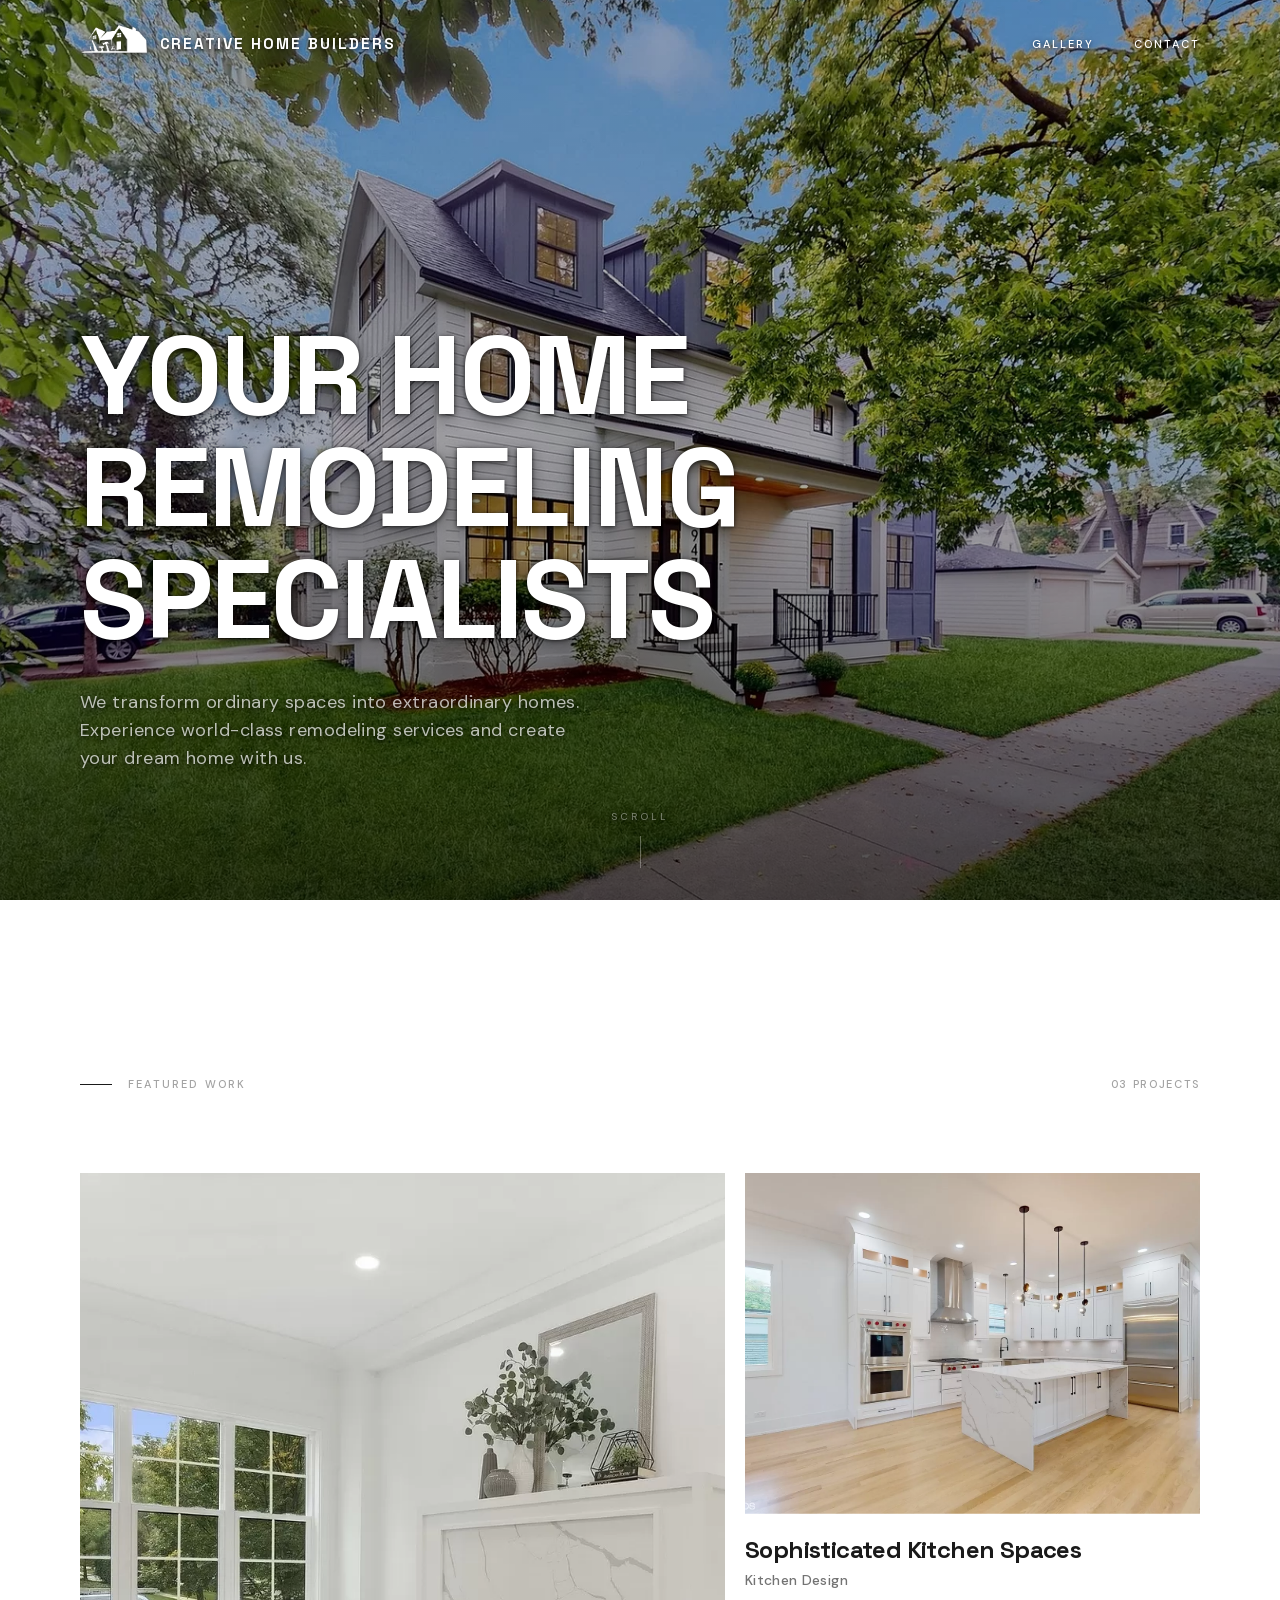
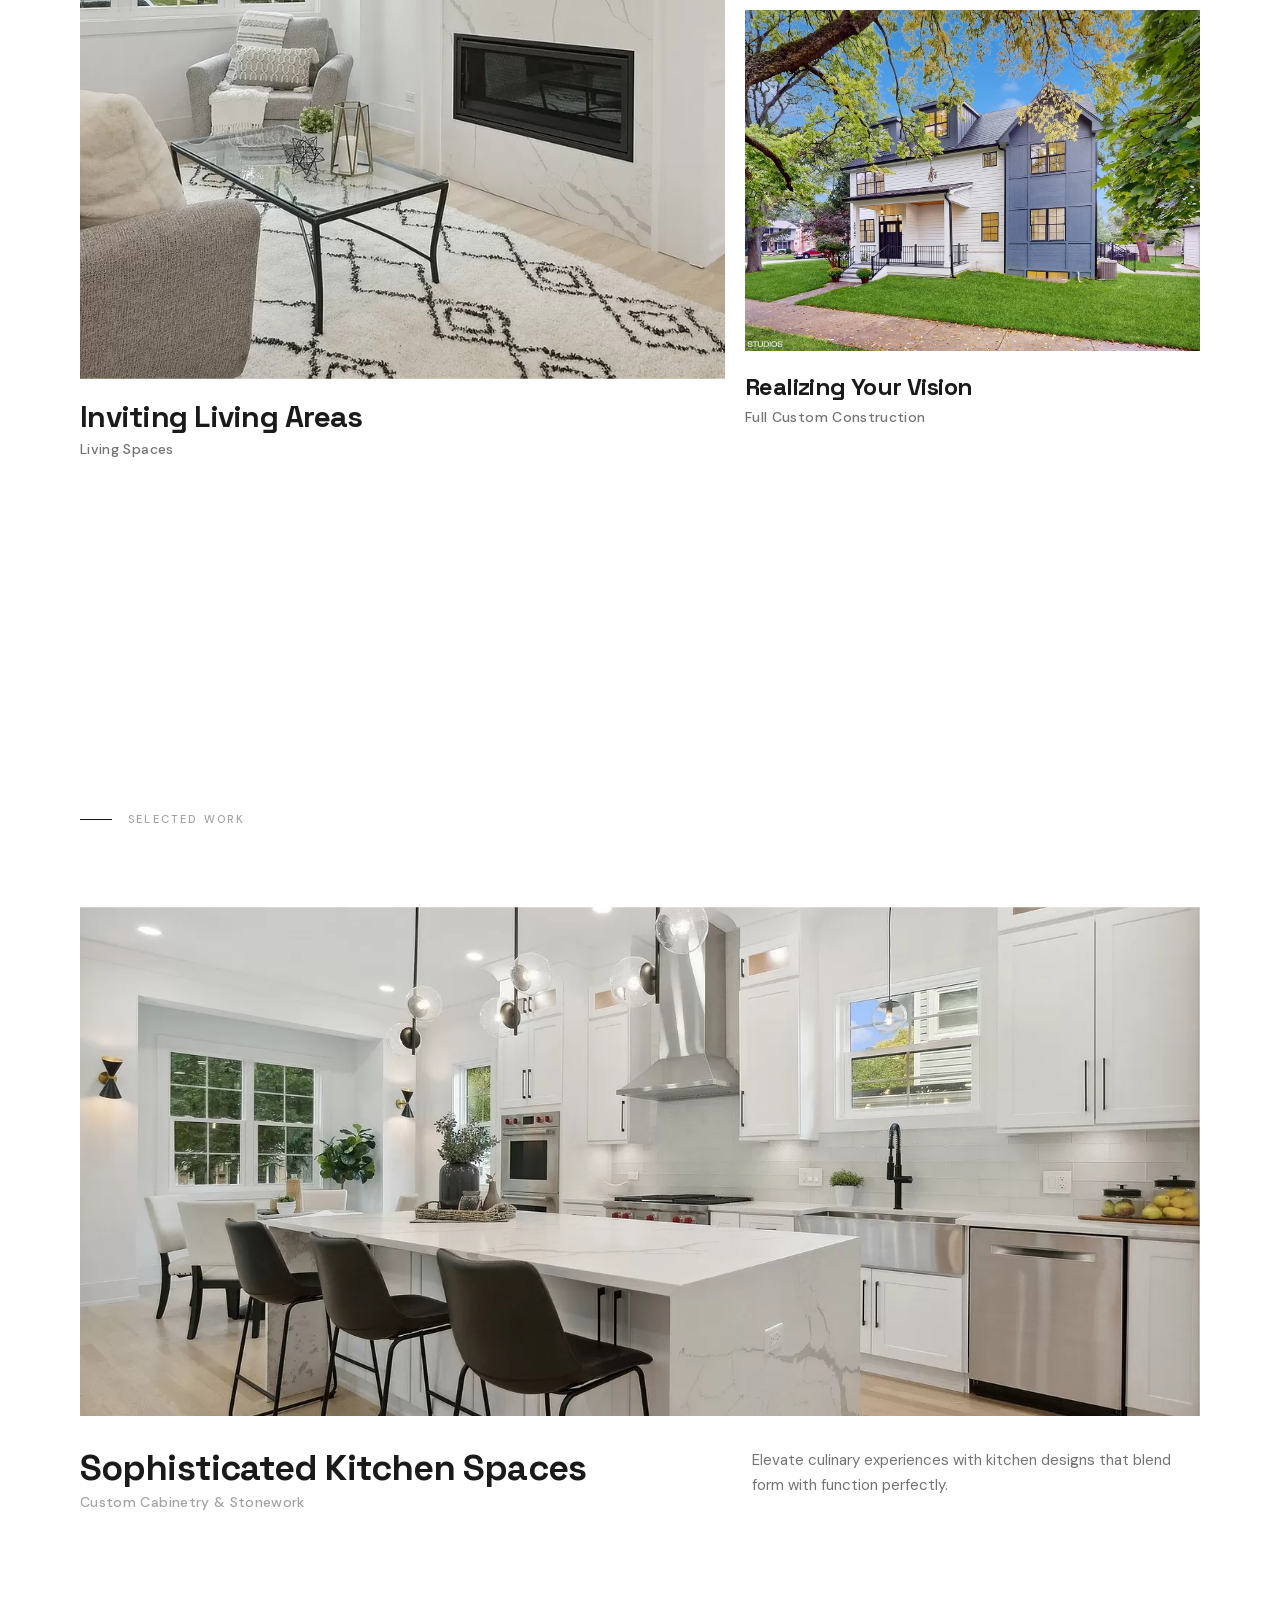
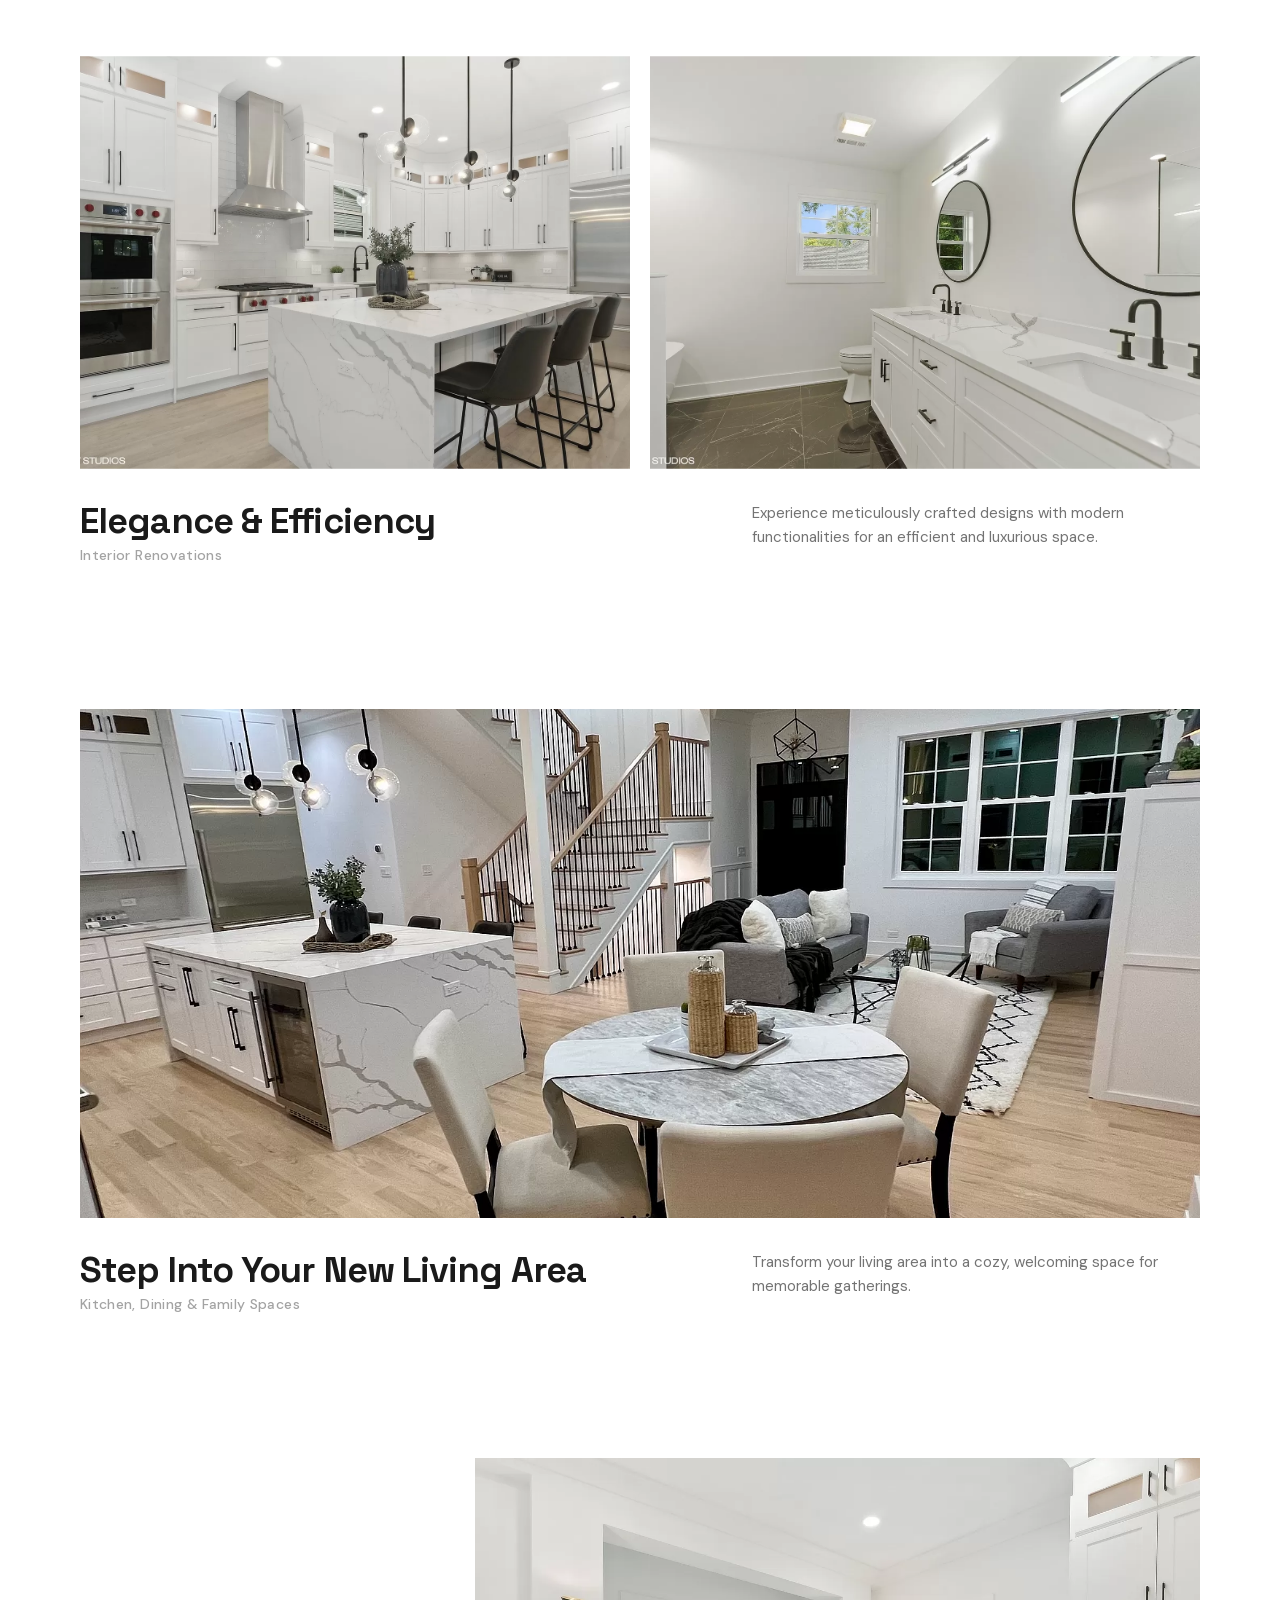
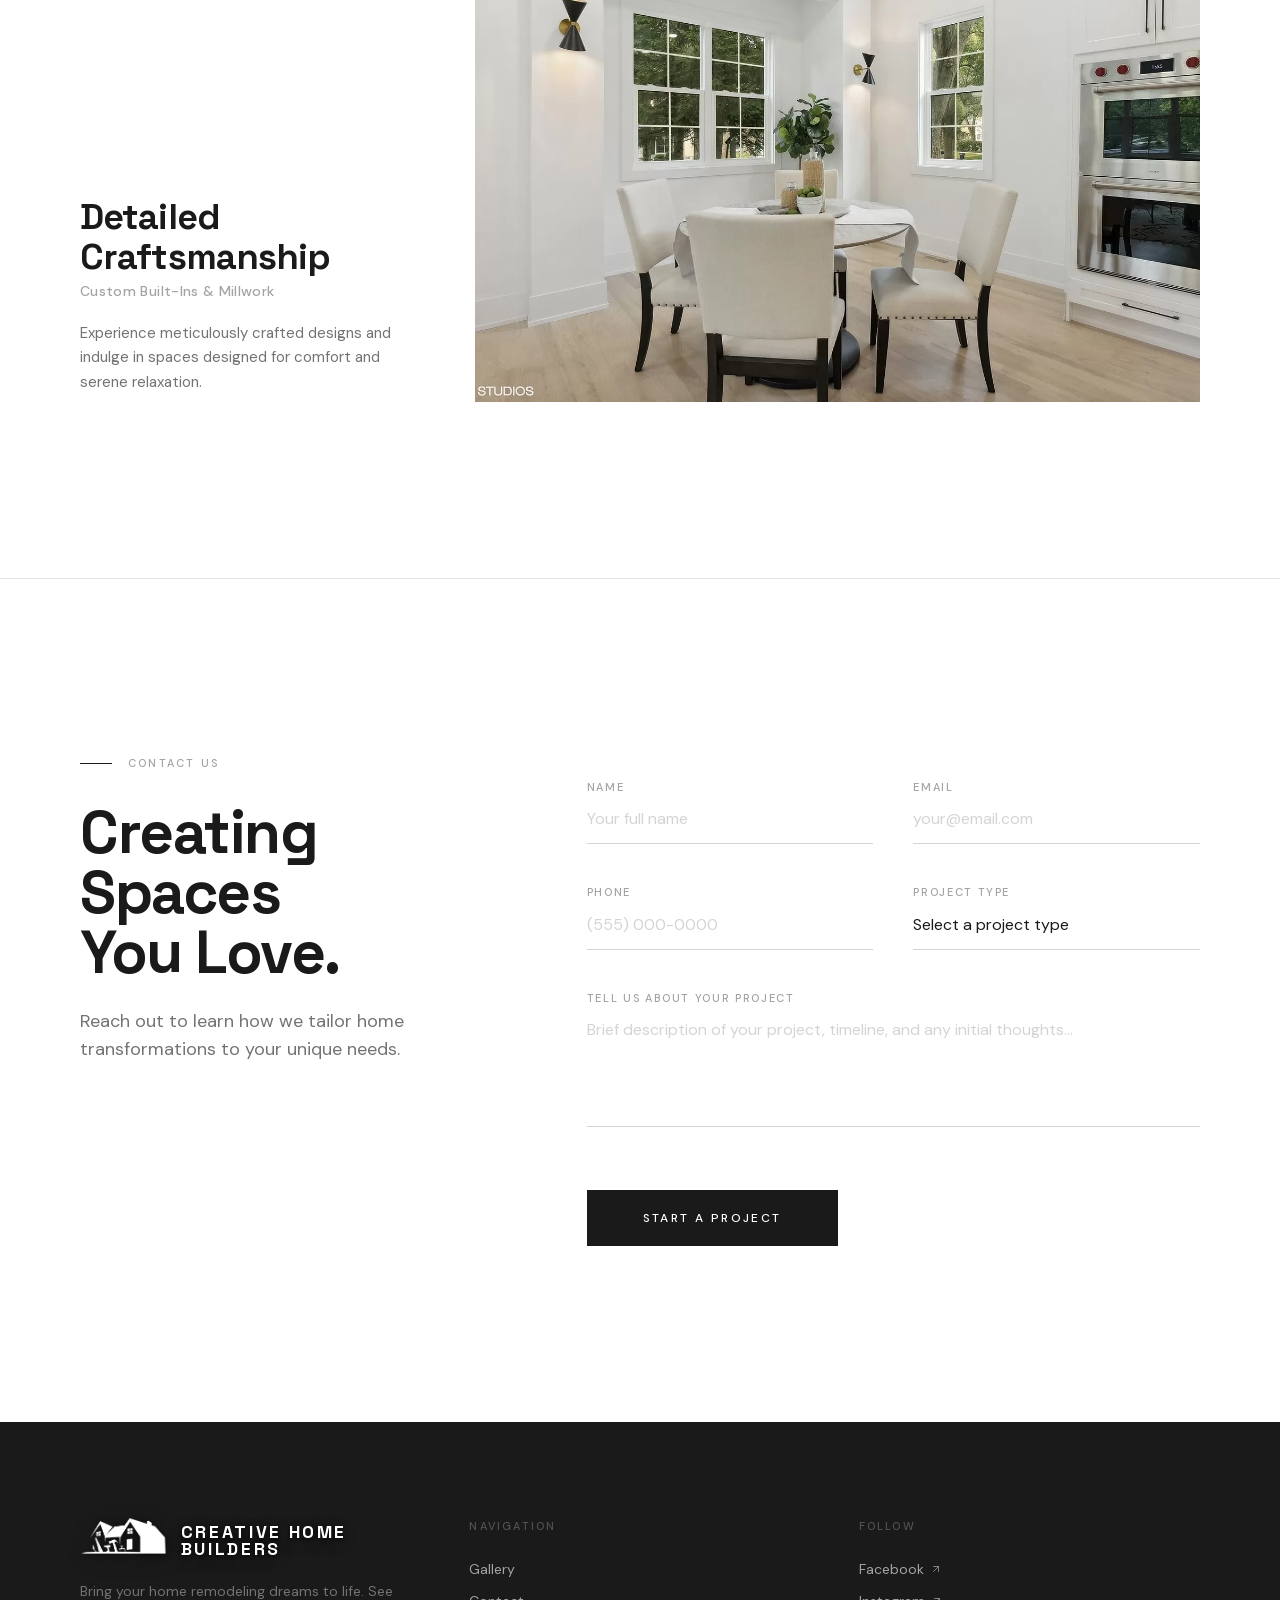
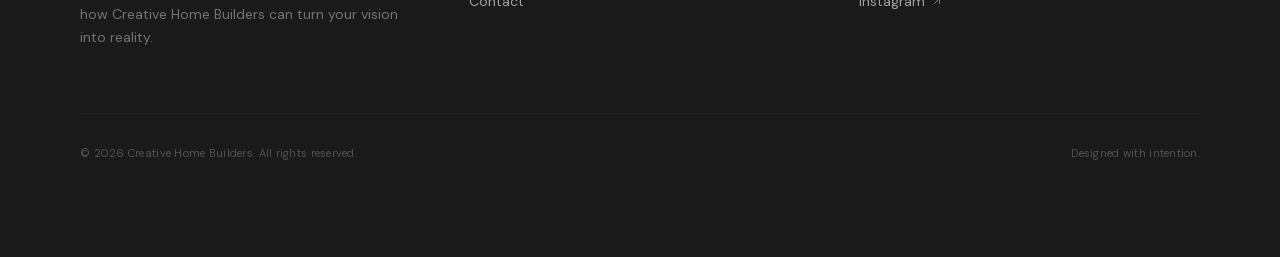
==== commit 0d7614e5: "fix: update stylesheet path in error page for consistency" ====
--- a/index.html
+++ b/index.html
@@ -1 +1 @@
-<!DOCTYPE html><html lang="en" class="__variable_49a339 __variable_ef116d"><head><meta charSet="utf-8"/><meta name="viewport" content="width=device-width, initial-scale=1"/><link rel="preload" href="/homepage/_next/static/media/13971731025ec697-s.p.woff2" as="font" crossorigin="" type="font/woff2"/><link rel="preload" href="/homepage/_next/static/media/36966cca54120369-s.p.woff2" as="font" crossorigin="" type="font/woff2"/><link rel="preload" as="image" href="/homepage/_next/static/media/Creative Home Builders Logo White.c003745b.svg" fetchPriority="high"/><link rel="preload" as="image" href="/homepage/_next/static/media/front_yard.8c386234.webp" fetchPriority="high"/><link rel="stylesheet" href="/homepage/_next/static/css/8e3e4323ddfefd53.css" data-precedence="next"/><link rel="preload" as="script" fetchPriority="low" href="/homepage/_next/static/chunks/webpack-2ec1a22154fbcde6.js"/><script src="/homepage/_next/static/chunks/fd9d1056-9583fa19bc194043.js" async=""></script><script src="/homepage/_next/static/chunks/117-c0e824d4c3ba473a.js" async=""></script><script src="/homepage/_next/static/chunks/main-app-d2b3ea0c82b72794.js" async=""></script><script src="/homepage/_next/static/chunks/347-1ad60ced785a10e6.js" async=""></script><script src="/homepage/_next/static/chunks/app/page-9cbff373d5d21ece.js" async=""></script><title>Creative Home Builders | Premium Custom Homes &amp; Luxury Renovations</title><meta name="description" content="We transform ordinary spaces into extraordinary homes. Experience world-class remodeling services and create your dream home with Creative Home Builders."/><meta name="next-size-adjust"/><script src="/homepage/_next/static/chunks/polyfills-42372ed130431b0a.js" noModule=""></script></head><body class="font-sans antialiased text-charcoal bg-white overflow-x-hidden"><header class="fixed top-0 left-0 right-0 z-50 transition-all duration-500 bg-transparent"><nav class="flex items-center justify-between px-5 sm:px-8 md:px-12 lg:px-16 xl:px-20 h-[72px] md:h-[88px]"><a href="#" class="transition-all duration-500 py-2" aria-label="Creative Home Builders home"><span class="inline-flex items-center gap-3 "><img alt="" aria-hidden="true" fetchPriority="high" width="1500" height="622" decoding="async" data-nimg="1" class="h-7 w-auto mb-[10px] shrink-0 drop-shadow-overlay" style="color:transparent" src="/homepage/_next/static/media/Creative Home Builders Logo White.c003745b.svg"/><span class="font-display font-bold text-[0.95rem] tracking-[0.13em] text-white leading-none uppercase text-shadow-overlay">Creative Home Builders</span></span></a><div class="hidden lg:flex items-center gap-8 xl:gap-10"><a href="#work" class="nav-link text-[11px] font-medium tracking-[0.18em] uppercase transition-colors duration-300 text-white text-shadow-overlay">Gallery</a><a href="#contact" class="nav-link text-[11px] font-medium tracking-[0.18em] uppercase transition-colors duration-300 text-white text-shadow-overlay">Contact</a></div><button class="lg:hidden p-2 -mr-2 transition-colors duration-500 text-white drop-shadow-overlay" aria-label="Open navigation menu"><svg xmlns="http://www.w3.org/2000/svg" width="24" height="24" viewBox="0 0 24 24" fill="none" stroke="currentColor" stroke-width="1.5" stroke-linecap="round" stroke-linejoin="round" class="lucide lucide-menu" aria-hidden="true"><path d="M4 5h16"></path><path d="M4 12h16"></path><path d="M4 19h16"></path></svg></button></nav></header><div class="fixed inset-0 z-[60] bg-charcoal transition-all duration-500 lg:hidden opacity-0 pointer-events-none" role="dialog" aria-modal="true" aria-label="Navigation menu"><div class="flex items-center justify-between px-5 sm:px-8 h-[72px] md:h-[88px]"><a href="#" aria-label="Creative Home Builders home" class="py-2"><span class="inline-flex items-center gap-2.5 "><img alt="" aria-hidden="true" fetchPriority="high" width="1500" height="622" decoding="async" data-nimg="1" class="h-6 w-auto mb-[10px] shrink-0 drop-shadow-overlay" style="color:transparent" src="/homepage/_next/static/media/Creative Home Builders Logo White.c003745b.svg"/><span class="font-display font-bold text-[0.8rem] tracking-[0.12em] text-white leading-none uppercase text-shadow-overlay">Creative Home Builders</span></span></a><button class="text-white p-2 -mr-2" aria-label="Close navigation menu"><svg xmlns="http://www.w3.org/2000/svg" width="24" height="24" viewBox="0 0 24 24" fill="none" stroke="currentColor" stroke-width="1.5" stroke-linecap="round" stroke-linejoin="round" class="lucide lucide-x" aria-hidden="true"><path d="M18 6 6 18"></path><path d="m6 6 12 12"></path></svg></button></div><nav class="flex flex-col items-start justify-center h-[calc(100%-72px)] md:h-[calc(100%-88px)] px-5 sm:px-8 pb-20"><a href="#work" class="text-white font-display font-bold text-4xl sm:text-5xl md:text-6xl uppercase tracking-tight py-3 sm:py-4 transition-all duration-500 hover:translate-x-3 hover:opacity-70 translate-y-8 opacity-0" style="transition-delay:0ms">Gallery</a><a href="#contact" class="text-white font-display font-bold text-4xl sm:text-5xl md:text-6xl uppercase tracking-tight py-3 sm:py-4 transition-all duration-500 hover:translate-x-3 hover:opacity-70 translate-y-8 opacity-0" style="transition-delay:0ms">Contact</a></nav></div><main><section class="relative h-svh min-h-[600px] flex flex-col justify-end overflow-hidden"><img alt="Front elevation of a completed custom home with landscaped yard" fetchPriority="high" decoding="async" data-nimg="fill" class="object-cover transition-transform duration-[20s] ease-out scale-100" style="position:absolute;height:100%;width:100%;left:0;top:0;right:0;bottom:0;color:transparent" src="/homepage/_next/static/media/front_yard.8c386234.webp"/><div class="absolute inset-0 bg-gradient-to-t from-black/70 via-black/30 to-black/25"></div><div class="relative z-10 px-5 sm:px-8 md:px-12 lg:px-16 xl:px-20 pb-20 sm:pb-24 md:pb-28 lg:pb-32"><div class="overflow-hidden"><h1 class="font-display font-extrabold text-white text-shadow-overlay uppercase text-[2.75rem] leading-[0.95] sm:text-6xl md:text-7xl lg:text-8xl xl:text-[7rem] 2xl:text-[8rem] tracking-[-0.02em] transition-transform duration-[1.2s] ease-[cubic-bezier(0.16,1,0.3,1)] translate-y-full">Your Home</h1></div><div class="overflow-hidden"><span class="font-display font-extrabold text-white text-shadow-overlay uppercase text-[2.75rem] leading-[0.95] sm:text-6xl md:text-7xl lg:text-8xl xl:text-[7rem] 2xl:text-[8rem] tracking-[-0.02em] block transition-transform duration-[1.2s] ease-[cubic-bezier(0.16,1,0.3,1)] delay-150 translate-y-full">Remodeling Specialists</span></div><p class="text-white/70 text-shadow-overlay text-sm sm:text-base md:text-lg mt-6 sm:mt-8 max-w-lg tracking-wide leading-relaxed transition-all duration-[1s] ease-[cubic-bezier(0.16,1,0.3,1)] delay-700 opacity-0 translate-y-4">We transform ordinary spaces into extraordinary homes. Experience world-class remodeling services and create your dream home with us.</p></div><div class="absolute bottom-8 left-1/2 -translate-x-1/2 z-10 flex flex-col items-center gap-3 transition-opacity duration-[0.8s] delay-[1.2s] opacity-0"><span class="text-white/40 text-shadow-overlay text-[10px] tracking-[0.3em] uppercase font-medium">Scroll</span><div class="w-px h-8 bg-white/30 scroll-bounce"></div></div></section><section id="work" class="py-16 sm:py-20 md:py-28 lg:py-36 xl:py-44 px-5 sm:px-8 md:px-12 lg:px-16 xl:px-20"><div class="max-w-[1400px] mx-auto"><div class="flex items-center justify-between mb-10 sm:mb-12 md:mb-16 lg:mb-20"><div class="flex items-center gap-4"><div class="h-px bg-charcoal origin-left transition-transform duration-[1s] ease-[cubic-bezier(0.16,1,0.3,1)] scale-x-0 w-8"></div><span class="text-[11px] font-medium tracking-[0.2em] uppercase text-neutral-400 transition-all duration-700 ease-[cubic-bezier(0.16,1,0.3,1)] delay-100 opacity-0 -translate-x-4">Featured Work</span></div><span class="text-[11px] font-medium tracking-[0.15em] uppercase text-neutral-400 hidden sm:block transition-opacity duration-700 delay-200 opacity-0">03 Projects</span></div><div class="grid grid-cols-1 md:grid-cols-2 lg:grid-cols-12 gap-4 sm:gap-5"><div class="lg:col-span-7 group"><div class="aspect-[4/3] lg:aspect-[4/5] relative overflow-hidden clip-transition clip-bottom" style="transition-delay:100ms"><img alt="Welcoming living area designed for memorable gatherings" loading="lazy" decoding="async" data-nimg="fill" class="object-cover transition-transform duration-700 group-hover:scale-[1.03]" style="position:absolute;height:100%;width:100%;left:0;top:0;right:0;bottom:0;color:transparent" src="/homepage/_next/static/media/family_room.a6652675.webp"/></div><div class="mt-4 sm:mt-5 transition-all duration-700 ease-[cubic-bezier(0.16,1,0.3,1)] opacity-0 translate-y-6" style="transition-delay:500ms"><h3 class="font-display font-bold text-xl sm:text-2xl lg:text-3xl tracking-tight">Inviting Living Areas</h3><p class="text-sm text-neutral-500 mt-1 tracking-wide font-medium">Living Spaces</p></div></div><div class="lg:col-span-5 flex flex-col gap-4 sm:gap-5"><div class="group"><div class="aspect-[4/3] relative overflow-hidden clip-transition clip-bottom" style="transition-delay:300ms"><img alt="Kitchen design that blends form with function" loading="lazy" decoding="async" data-nimg="fill" class="object-cover transition-transform duration-700 group-hover:scale-[1.03]" style="position:absolute;height:100%;width:100%;left:0;top:0;right:0;bottom:0;color:transparent" src="/homepage/_next/static/media/kitchen_1.d4930c8c.webp"/></div><div class="mt-4 sm:mt-5 transition-all duration-700 ease-[cubic-bezier(0.16,1,0.3,1)] opacity-0 translate-y-6" style="transition-delay:600ms"><h3 class="font-display font-bold text-lg sm:text-xl lg:text-2xl tracking-tight">Sophisticated Kitchen Spaces</h3><p class="text-sm text-neutral-500 mt-1 tracking-wide font-medium">Kitchen Design</p></div></div><div class="group"><div class="aspect-[4/3] relative overflow-hidden clip-transition clip-bottom" style="transition-delay:500ms"><img alt="Front exterior of a remodeled home with updated facade and landscaping" loading="lazy" decoding="async" data-nimg="fill" class="object-cover transition-transform duration-700 group-hover:scale-[1.03]" style="position:absolute;height:100%;width:100%;left:0;top:0;right:0;bottom:0;color:transparent" src="/homepage/_next/static/media/front_yard_2.c8fc5ef6.webp"/></div><div class="mt-4 sm:mt-5 transition-all duration-700 ease-[cubic-bezier(0.16,1,0.3,1)] opacity-0 translate-y-6" style="transition-delay:800ms"><h3 class="font-display font-bold text-lg sm:text-xl lg:text-2xl tracking-tight">Realizing Your Vision</h3><p class="text-sm text-neutral-500 mt-1 tracking-wide font-medium">Full Custom Construction</p></div></div></div></div></div></section><section class="py-16 sm:py-20 md:py-28 lg:py-36 xl:py-44 px-5 sm:px-8 md:px-12 lg:px-16 xl:px-20"><div class="max-w-[1400px] mx-auto"><div class="flex items-center gap-4 mb-10 sm:mb-12 md:mb-16 lg:mb-20"><div class="h-px bg-charcoal origin-left transition-transform duration-[1s] ease-[cubic-bezier(0.16,1,0.3,1)] scale-x-0 w-8"></div><span class="text-[11px] font-medium tracking-[0.2em] uppercase text-neutral-400 transition-all duration-700 ease-[cubic-bezier(0.16,1,0.3,1)] delay-100 opacity-0 -translate-x-4">Selected Work</span></div><div class="space-y-16 sm:space-y-20 md:space-y-28 lg:space-y-36"><article class=""><div class="aspect-[16/9] sm:aspect-[2/1] lg:aspect-[2.2/1] relative overflow-hidden group clip-transition clip-bottom"><img alt="Full kitchen renovation with expansive island and premium finishes" loading="lazy" decoding="async" data-nimg="fill" class="object-cover transition-transform duration-700 group-hover:scale-[1.02]" style="position:absolute;height:100%;width:100%;left:0;top:0;right:0;bottom:0;color:transparent" src="/homepage/_next/static/media/kitchen_3.8bf7690c.webp"/></div><div class="mt-5 sm:mt-6 md:mt-8 flex flex-col sm:flex-row sm:items-start sm:justify-between gap-3 sm:gap-8 transition-all duration-700 ease-[cubic-bezier(0.16,1,0.3,1)] delay-300 opacity-0 translate-y-6"><div class="shrink-0"><h3 class="font-display font-bold text-2xl sm:text-3xl md:text-4xl tracking-tight">Sophisticated Kitchen Spaces</h3><p class="text-sm text-neutral-400 mt-1 tracking-wide font-medium">Custom Cabinetry &amp; Stonework</p></div><p class="text-neutral-500 text-sm sm:text-[0.9375rem] leading-relaxed max-w-md">Elevate culinary experiences with kitchen designs that blend form with function perfectly.</p></div></article><article class=""><div class="grid grid-cols-1 sm:grid-cols-2 gap-4 sm:gap-5"><div class="aspect-[4/3] relative overflow-hidden group clip-transition clip-left"><img alt="Kitchen with custom cabinetry, stone counters, and open shelving" loading="lazy" decoding="async" data-nimg="fill" class="object-cover transition-transform duration-700 group-hover:scale-[1.02]" style="position:absolute;height:100%;width:100%;left:0;top:0;right:0;bottom:0;color:transparent" src="/homepage/_next/static/media/kitchen_2.fa7602f3.webp"/></div><div class="aspect-[4/3] relative overflow-hidden group clip-transition clip-right" style="transition-delay:150ms"><img alt="Bathroom renovation with tiled shower and refined fixtures" loading="lazy" decoding="async" data-nimg="fill" class="object-cover transition-transform duration-700 group-hover:scale-[1.02]" style="position:absolute;height:100%;width:100%;left:0;top:0;right:0;bottom:0;color:transparent" src="/homepage/_next/static/media/bathroom_1.9f59f7a1.webp"/></div></div><div class="mt-5 sm:mt-6 md:mt-8 flex flex-col sm:flex-row sm:items-start sm:justify-between gap-3 sm:gap-8 transition-all duration-700 ease-[cubic-bezier(0.16,1,0.3,1)] delay-300 opacity-0 translate-y-6"><div class="shrink-0"><h3 class="font-display font-bold text-2xl sm:text-3xl md:text-4xl tracking-tight">Elegance &amp; Efficiency</h3><p class="text-sm text-neutral-400 mt-1 tracking-wide font-medium">Interior Renovations</p></div><p class="text-neutral-500 text-sm sm:text-[0.9375rem] leading-relaxed max-w-md">Experience meticulously crafted designs with modern functionalities for an efficient and luxurious space.</p></div></article><article class=""><div class="aspect-[16/9] sm:aspect-[2/1] lg:aspect-[2.2/1] relative overflow-hidden group clip-transition clip-bottom"><img alt="Open kitchen and living room renovation with cohesive materials" loading="lazy" decoding="async" data-nimg="fill" class="object-cover transition-transform duration-700 group-hover:scale-[1.02]" style="position:absolute;height:100%;width:100%;left:0;top:0;right:0;bottom:0;color:transparent" src="/homepage/_next/static/media/kitchen_living_room.f281af1f.webp"/></div><div class="mt-5 sm:mt-6 md:mt-8 flex flex-col sm:flex-row sm:items-start sm:justify-between gap-3 sm:gap-8 transition-all duration-700 ease-[cubic-bezier(0.16,1,0.3,1)] delay-300 opacity-0 translate-y-6"><div class="shrink-0"><h3 class="font-display font-bold text-2xl sm:text-3xl md:text-4xl tracking-tight">Step Into Your New Living Area</h3><p class="text-sm text-neutral-400 mt-1 tracking-wide font-medium">Kitchen, Dining &amp; Family Spaces</p></div><p class="text-neutral-500 text-sm sm:text-[0.9375rem] leading-relaxed max-w-md">Transform your living area into a cozy, welcoming space for memorable gatherings.</p></div></article><article class="lg:grid lg:grid-cols-12 lg:gap-12 xl:gap-16"><div class="lg:col-span-4 lg:flex lg:flex-col lg:justify-end lg:pb-2 mb-6 lg:mb-0 transition-all duration-700 ease-[cubic-bezier(0.16,1,0.3,1)] opacity-0 translate-y-6"><h3 class="font-display font-bold text-2xl sm:text-3xl md:text-4xl tracking-tight">Detailed Craftsmanship</h3><p class="text-sm text-neutral-400 mt-1 tracking-wide font-medium">Custom Built-Ins &amp; Millwork</p><p class="text-neutral-500 text-sm sm:text-[0.9375rem] leading-relaxed mt-4 sm:mt-5 max-w-sm">Experience meticulously crafted designs and indulge in spaces designed for comfort and serene relaxation.</p></div><div class="lg:col-span-8"><div class="aspect-[4/3] relative overflow-hidden group clip-transition clip-right" style="transition-delay:200ms"><img alt="Custom built-in coffee area with cabinetry and stone surfaces" loading="lazy" decoding="async" data-nimg="fill" class="object-cover transition-transform duration-700 group-hover:scale-[1.02]" style="position:absolute;height:100%;width:100%;left:0;top:0;right:0;bottom:0;color:transparent" src="/homepage/_next/static/media/coffee_area.7f2a58cc.webp"/></div></div></article></div></div></section><section id="contact" class="py-16 sm:py-20 md:py-28 lg:py-36 xl:py-44 px-5 sm:px-8 md:px-12 lg:px-16 xl:px-20 border-t border-neutral-200"><div class="max-w-[1400px] mx-auto"><div class="grid grid-cols-1 lg:grid-cols-12 gap-12 lg:gap-16 xl:gap-24"><div class="lg:col-span-5"><div class="flex items-center gap-4 mb-6 sm:mb-8"><div class="h-px bg-charcoal origin-left transition-transform duration-[1s] ease-[cubic-bezier(0.16,1,0.3,1)] scale-x-0 w-8"></div><span class="text-[11px] font-medium tracking-[0.2em] uppercase text-neutral-400 transition-all duration-700 ease-[cubic-bezier(0.16,1,0.3,1)] delay-100 opacity-0 -translate-x-4">Contact Us</span></div><div class="overflow-hidden"><h2 class="font-display font-extrabold text-[2rem] sm:text-4xl md:text-5xl lg:text-[3.5rem] xl:text-6xl leading-[1.05] tracking-tight transition-transform duration-[1s] ease-[cubic-bezier(0.16,1,0.3,1)] delay-200 translate-y-full">Creating Spaces<br/>You Love.</h2></div><p class="text-neutral-500 text-base sm:text-lg leading-relaxed mt-5 sm:mt-6 max-w-md transition-all duration-700 ease-[cubic-bezier(0.16,1,0.3,1)] delay-400 opacity-0 translate-y-6">Reach out to learn how we tailor home transformations to your unique needs.</p></div><div class="lg:col-span-7 lg:pt-6"><form class="space-y-8 sm:space-y-10"><div class="grid grid-cols-1 sm:grid-cols-2 gap-8 sm:gap-10 transition-all duration-700 ease-[cubic-bezier(0.16,1,0.3,1)] delay-200 opacity-0 translate-y-8"><div><label for="name" class="text-[11px] tracking-[0.15em] uppercase text-neutral-400 block mb-3 font-medium">Name</label><input type="text" id="name" required="" class="w-full bg-transparent border-b border-neutral-300 pb-3 text-base focus:border-charcoal focus:outline-none transition-colors duration-300 placeholder:text-neutral-300 rounded-none" placeholder="Your full name" autoComplete="name" name="name" value=""/></div><div><label for="email" class="text-[11px] tracking-[0.15em] uppercase text-neutral-400 block mb-3 font-medium">Email</label><input type="email" id="email" required="" class="w-full bg-transparent border-b border-neutral-300 pb-3 text-base focus:border-charcoal focus:outline-none transition-colors duration-300 placeholder:text-neutral-300 rounded-none" placeholder="your@email.com" autoComplete="email" name="email" value=""/></div></div><div class="grid grid-cols-1 sm:grid-cols-2 gap-8 sm:gap-10 transition-all duration-700 ease-[cubic-bezier(0.16,1,0.3,1)] delay-300 opacity-0 translate-y-8"><div><label for="phone" class="text-[11px] tracking-[0.15em] uppercase text-neutral-400 block mb-3 font-medium">Phone</label><input type="tel" id="phone" class="w-full bg-transparent border-b border-neutral-300 pb-3 text-base focus:border-charcoal focus:outline-none transition-colors duration-300 placeholder:text-neutral-300 rounded-none" placeholder="(555) 000-0000" autoComplete="tel" name="phone" value=""/></div><div><label for="projectType" class="text-[11px] tracking-[0.15em] uppercase text-neutral-400 block mb-3 font-medium">Project Type</label><select id="projectType" name="projectType" required="" class="w-full bg-transparent border-b border-neutral-300 pb-3 text-base focus:border-charcoal focus:outline-none transition-colors duration-300 placeholder:text-neutral-300 rounded-none appearance-none cursor-pointer"><option value="" disabled="" selected="">Select a project type</option><option value="custom-home">Custom Home</option><option value="luxury-remodel">Luxury Remodel</option><option value="kitchen">Kitchen Renovation</option><option value="bathroom">Bathroom Renovation</option><option value="addition">Addition &amp; Extension</option><option value="interior-design">Interior Design</option><option value="other">Other</option></select></div></div><div class="transition-all duration-700 ease-[cubic-bezier(0.16,1,0.3,1)] delay-[400ms] opacity-0 translate-y-8"><label for="description" class="text-[11px] tracking-[0.15em] uppercase text-neutral-400 block mb-3 font-medium">Tell us about your project</label><textarea id="description" name="message" rows="4" class="w-full bg-transparent border-b border-neutral-300 pb-3 text-base focus:border-charcoal focus:outline-none transition-colors duration-300 placeholder:text-neutral-300 rounded-none resize-none" placeholder="Brief description of your project, timeline, and any initial thoughts..."></textarea></div><div class="pt-2 sm:pt-4 transition-all duration-700 ease-[cubic-bezier(0.16,1,0.3,1)] delay-500 opacity-0 translate-y-8"><input type="checkbox" class="hidden" tabindex="-1" autoComplete="off" name="botcheck"/><button type="submit" class="group btn-wipe w-full sm:w-auto bg-charcoal text-[11px] sm:text-xs tracking-[0.2em] uppercase px-10 sm:px-14 py-4 sm:py-5 active:scale-[0.98] transition-transform"><span class="relative z-10 text-white transition-colors duration-500 group-hover:text-charcoal font-medium">Start a Project</span></button></div></form></div></div></div></section></main><footer class="bg-charcoal text-white py-12 sm:py-16 md:py-20 lg:py-24 px-5 sm:px-8 md:px-12 lg:px-16 xl:px-20"><div class="max-w-[1400px] mx-auto"><div class="grid grid-cols-1 sm:grid-cols-2 lg:grid-cols-3 gap-10 sm:gap-8 lg:gap-12"><div class="sm:col-span-2 lg:col-span-1 transition-all duration-700 ease-[cubic-bezier(0.16,1,0.3,1)] opacity-0 translate-y-8"><a href="#" aria-label="Creative Home Builders home" class="block w-fit"><span class="inline-flex items-center gap-3.5 "><img alt="" aria-hidden="true" fetchPriority="high" width="1500" height="622" decoding="async" data-nimg="1" class="h-9 w-auto mb-[10px] shrink-0 drop-shadow-overlay" style="color:transparent" src="/homepage/_next/static/media/Creative Home Builders Logo White.c003745b.svg"/><span class="font-display font-bold text-[1.1rem] tracking-[0.15em] text-white leading-none uppercase text-shadow-overlay">Creative Home Builders</span></span></a><p class="text-neutral-500 text-sm mt-4 leading-relaxed max-w-xs">Bring your home remodeling dreams to life. See how Creative Home Builders can turn your vision into reality.</p></div><div class="transition-all duration-700 ease-[cubic-bezier(0.16,1,0.3,1)] delay-100 opacity-0 translate-y-8"><span class="text-[11px] tracking-[0.2em] uppercase text-neutral-600 block mb-5 sm:mb-6 font-medium">Navigation</span><nav class="flex flex-col gap-3" aria-label="Footer navigation"><a href="#work" class="text-sm text-neutral-400 hover:text-white transition-colors duration-300">Gallery</a><a href="#contact" class="text-sm text-neutral-400 hover:text-white transition-colors duration-300">Contact</a></nav></div><div class="transition-all duration-700 ease-[cubic-bezier(0.16,1,0.3,1)] delay-200 opacity-0 translate-y-8"><span class="text-[11px] tracking-[0.2em] uppercase text-neutral-600 block mb-5 sm:mb-6 font-medium">Follow</span><div class="flex flex-col gap-3"><a href="https://www.facebook.com/profile.php?id=61579426203460" class="text-sm text-neutral-400 hover:text-white transition-colors duration-300 inline-flex items-center gap-1.5 w-fit" rel="noopener noreferrer" target="_blank">Facebook<svg xmlns="http://www.w3.org/2000/svg" width="12" height="12" viewBox="0 0 24 24" fill="none" stroke="currentColor" stroke-width="1.5" stroke-linecap="round" stroke-linejoin="round" class="lucide lucide-arrow-up-right" aria-hidden="true"><path d="M7 7h10v10"></path><path d="M7 17 17 7"></path></svg></a><a href="https://www.instagram.com/creativehomebuildersllc/" class="text-sm text-neutral-400 hover:text-white transition-colors duration-300 inline-flex items-center gap-1.5 w-fit" rel="noopener noreferrer" target="_blank">Instagram<svg xmlns="http://www.w3.org/2000/svg" width="12" height="12" viewBox="0 0 24 24" fill="none" stroke="currentColor" stroke-width="1.5" stroke-linecap="round" stroke-linejoin="round" class="lucide lucide-arrow-up-right" aria-hidden="true"><path d="M7 7h10v10"></path><path d="M7 17 17 7"></path></svg></a></div></div></div><div class="relative mt-12 sm:mt-16 pt-6 sm:pt-8 flex flex-col sm:flex-row justify-between gap-2 text-[11px] text-neutral-600 tracking-wide"><div class="absolute top-0 left-0 right-0 h-px bg-neutral-800 origin-left transition-transform duration-[1.2s] ease-[cubic-bezier(0.16,1,0.3,1)] delay-300 scale-x-0"></div><span>© <!-- -->2026<!-- --> Creative Home Builders. All rights reserved.</span><span>Designed with intention.</span></div></div></footer><script src="/homepage/_next/static/chunks/webpack-2ec1a22154fbcde6.js" async=""></script><script>(self.__next_f=self.__next_f||[]).push([0]);self.__next_f.push([2,null])</script><script>self.__next_f.push([1,"1:HL[\"/homepage/_next/static/media/13971731025ec697-s.p.woff2\",\"font\",{\"crossOrigin\":\"\",\"type\":\"font/woff2\"}]\n2:HL[\"/homepage/_next/static/media/36966cca54120369-s.p.woff2\",\"font\",{\"crossOrigin\":\"\",\"type\":\"font/woff2\"}]\n3:HL[\"/homepage/_next/static/css/8e3e4323ddfefd53.css\",\"style\"]\n"])</script><script>self.__next_f.push([1,"4:I[2846,[],\"\"]\n6:I[1211,[\"347\",\"static/chunks/347-1ad60ced785a10e6.js\",\"931\",\"static/chunks/app/page-9cbff373d5d21ece.js\"],\"default\"]\n7:I[9896,[\"347\",\"static/chunks/347-1ad60ced785a10e6.js\",\"931\",\"static/chunks/app/page-9cbff373d5d21ece.js\"],\"default\"]\n8:I[9439,[\"347\",\"static/chunks/347-1ad60ced785a10e6.js\",\"931\",\"static/chunks/app/page-9cbff373d5d21ece.js\"],\"default\"]\n9:I[5273,[\"347\",\"static/chunks/347-1ad60ced785a10e6.js\",\"931\",\"static/chunks/app/page-9cbff373d5d21ece.js\"],\"default\"]\na:I[7143,[\"347\",\"static/chunks/347-1ad60ced785a10e6.js\",\"931\",\"static/chunks/app/page-9cbff373d5d21ece.js\"],\"default\"]\nb:I[3284,[\"347\",\"static/chunks/347-1ad60ced785a10e6.js\",\"931\",\"static/chunks/app/page-9cbff373d5d21ece.js\"],\"default\"]\nc:I[4707,[],\"\"]\nd:I[6423,[],\"\"]\nf:I[1060,[],\"\"]\n10:[]\n"])</script><script>self.__next_f.push([1,"0:[\"$\",\"$L4\",null,{\"buildId\":\"IV9TwaA9k3YG_8NsU3rsA\",\"assetPrefix\":\"/homepage\",\"urlParts\":[\"\",\"\"],\"initialTree\":[\"\",{\"children\":[\"__PAGE__\",{}]},\"$undefined\",\"$undefined\",true],\"initialSeedData\":[\"\",{\"children\":[\"__PAGE__\",{},[[\"$L5\",[[\"$\",\"$L6\",null,{}],[\"$\",\"main\",null,{\"children\":[[\"$\",\"$L7\",null,{}],[\"$\",\"$L8\",null,{}],[\"$\",\"$L9\",null,{}],[\"$\",\"$La\",null,{}]]}],[\"$\",\"$Lb\",null,{}]],null],null],null]},[[[[\"$\",\"link\",\"0\",{\"rel\":\"stylesheet\",\"href\":\"/homepage/_next/static/css/8e3e4323ddfefd53.css\",\"precedence\":\"next\",\"crossOrigin\":\"$undefined\"}]],[\"$\",\"html\",null,{\"lang\":\"en\",\"className\":\"__variable_49a339 __variable_ef116d\",\"children\":[\"$\",\"body\",null,{\"className\":\"font-sans antialiased text-charcoal bg-white overflow-x-hidden\",\"children\":[\"$\",\"$Lc\",null,{\"parallelRouterKey\":\"children\",\"segmentPath\":[\"children\"],\"error\":\"$undefined\",\"errorStyles\":\"$undefined\",\"errorScripts\":\"$undefined\",\"template\":[\"$\",\"$Ld\",null,{}],\"templateStyles\":\"$undefined\",\"templateScripts\":\"$undefined\",\"notFound\":[[\"$\",\"title\",null,{\"children\":\"404: This page could not be found.\"}],[\"$\",\"div\",null,{\"style\":{\"fontFamily\":\"system-ui,\\\"Segoe UI\\\",Roboto,Helvetica,Arial,sans-serif,\\\"Apple Color Emoji\\\",\\\"Segoe UI Emoji\\\"\",\"height\":\"100vh\",\"textAlign\":\"center\",\"display\":\"flex\",\"flexDirection\":\"column\",\"alignItems\":\"center\",\"justifyContent\":\"center\"},\"children\":[\"$\",\"div\",null,{\"children\":[[\"$\",\"style\",null,{\"dangerouslySetInnerHTML\":{\"__html\":\"body{color:#000;background:#fff;margin:0}.next-error-h1{border-right:1px solid rgba(0,0,0,.3)}@media (prefers-color-scheme:dark){body{color:#fff;background:#000}.next-error-h1{border-right:1px solid rgba(255,255,255,.3)}}\"}}],[\"$\",\"h1\",null,{\"className\":\"next-error-h1\",\"style\":{\"display\":\"inline-block\",\"margin\":\"0 20px 0 0\",\"padding\":\"0 23px 0 0\",\"fontSize\":24,\"fontWeight\":500,\"verticalAlign\":\"top\",\"lineHeight\":\"49px\"},\"children\":\"404\"}],[\"$\",\"div\",null,{\"style\":{\"display\":\"inline-block\"},\"children\":[\"$\",\"h2\",null,{\"style\":{\"fontSize\":14,\"fontWeight\":400,\"lineHeight\":\"49px\",\"margin\":0},\"children\":\"This page could not be found.\"}]}]]}]}]],\"notFoundStyles\":[]}]}]}]],null],null],\"couldBeIntercepted\":false,\"initialHead\":[null,\"$Le\"],\"globalErrorComponent\":\"$f\",\"missingSlots\":\"$W10\"}]\n"])</script><script>self.__next_f.push([1,"e:[[\"$\",\"meta\",\"0\",{\"name\":\"viewport\",\"content\":\"width=device-width, initial-scale=1\"}],[\"$\",\"meta\",\"1\",{\"charSet\":\"utf-8\"}],[\"$\",\"title\",\"2\",{\"children\":\"Creative Home Builders | Premium Custom Homes \u0026 Luxury Renovations\"}],[\"$\",\"meta\",\"3\",{\"name\":\"description\",\"content\":\"We transform ordinary spaces into extraordinary homes. Experience world-class remodeling services and create your dream home with Creative Home Builders.\"}],[\"$\",\"meta\",\"4\",{\"name\":\"next-size-adjust\"}]]\n5:null\n"])</script></body></html>+<!DOCTYPE html><html lang="en" class="__variable_49a339 __variable_ef116d"><head><meta charSet="utf-8"/><meta name="viewport" content="width=device-width, initial-scale=1"/><link rel="preload" href="/_next/static/media/13971731025ec697-s.p.woff2" as="font" crossorigin="" type="font/woff2"/><link rel="preload" href="/_next/static/media/36966cca54120369-s.p.woff2" as="font" crossorigin="" type="font/woff2"/><link rel="preload" as="image" href="/_next/static/media/Creative Home Builders Logo White.c003745b.svg" fetchPriority="high"/><link rel="preload" as="image" href="/_next/static/media/front_yard.8c386234.webp" fetchPriority="high"/><link rel="stylesheet" href="/_next/static/css/8e3e4323ddfefd53.css" data-precedence="next"/><link rel="preload" as="script" fetchPriority="low" href="/_next/static/chunks/webpack-2ec1a22154fbcde6.js"/><script src="/_next/static/chunks/fd9d1056-9583fa19bc194043.js" async=""></script><script src="/_next/static/chunks/117-c0e824d4c3ba473a.js" async=""></script><script src="/_next/static/chunks/main-app-d2b3ea0c82b72794.js" async=""></script><script src="/_next/static/chunks/347-1ad60ced785a10e6.js" async=""></script><script src="/_next/static/chunks/app/page-9cbff373d5d21ece.js" async=""></script><title>Creative Home Builders | Premium Custom Homes &amp; Luxury Renovations</title><meta name="description" content="We transform ordinary spaces into extraordinary homes. Experience world-class remodeling services and create your dream home with Creative Home Builders."/><meta name="next-size-adjust"/><script src="/_next/static/chunks/polyfills-42372ed130431b0a.js" noModule=""></script></head><body class="font-sans antialiased text-charcoal bg-white overflow-x-hidden"><header class="fixed top-0 left-0 right-0 z-50 transition-all duration-500 bg-transparent"><nav class="flex items-center justify-between px-5 sm:px-8 md:px-12 lg:px-16 xl:px-20 h-[72px] md:h-[88px]"><a href="#" class="transition-all duration-500 py-2" aria-label="Creative Home Builders home"><span class="inline-flex items-center gap-3 "><img alt="" aria-hidden="true" fetchPriority="high" width="1500" height="622" decoding="async" data-nimg="1" class="h-7 w-auto mb-[10px] shrink-0 drop-shadow-overlay" style="color:transparent" src="/_next/static/media/Creative Home Builders Logo White.c003745b.svg"/><span class="font-display font-bold text-[0.95rem] tracking-[0.13em] text-white leading-none uppercase text-shadow-overlay">Creative Home Builders</span></span></a><div class="hidden lg:flex items-center gap-8 xl:gap-10"><a href="#work" class="nav-link text-[11px] font-medium tracking-[0.18em] uppercase transition-colors duration-300 text-white text-shadow-overlay">Gallery</a><a href="#contact" class="nav-link text-[11px] font-medium tracking-[0.18em] uppercase transition-colors duration-300 text-white text-shadow-overlay">Contact</a></div><button class="lg:hidden p-2 -mr-2 transition-colors duration-500 text-white drop-shadow-overlay" aria-label="Open navigation menu"><svg xmlns="http://www.w3.org/2000/svg" width="24" height="24" viewBox="0 0 24 24" fill="none" stroke="currentColor" stroke-width="1.5" stroke-linecap="round" stroke-linejoin="round" class="lucide lucide-menu" aria-hidden="true"><path d="M4 5h16"></path><path d="M4 12h16"></path><path d="M4 19h16"></path></svg></button></nav></header><div class="fixed inset-0 z-[60] bg-charcoal transition-all duration-500 lg:hidden opacity-0 pointer-events-none" role="dialog" aria-modal="true" aria-label="Navigation menu"><div class="flex items-center justify-between px-5 sm:px-8 h-[72px] md:h-[88px]"><a href="#" aria-label="Creative Home Builders home" class="py-2"><span class="inline-flex items-center gap-2.5 "><img alt="" aria-hidden="true" fetchPriority="high" width="1500" height="622" decoding="async" data-nimg="1" class="h-6 w-auto mb-[10px] shrink-0 drop-shadow-overlay" style="color:transparent" src="/_next/static/media/Creative Home Builders Logo White.c003745b.svg"/><span class="font-display font-bold text-[0.8rem] tracking-[0.12em] text-white leading-none uppercase text-shadow-overlay">Creative Home Builders</span></span></a><button class="text-white p-2 -mr-2" aria-label="Close navigation menu"><svg xmlns="http://www.w3.org/2000/svg" width="24" height="24" viewBox="0 0 24 24" fill="none" stroke="currentColor" stroke-width="1.5" stroke-linecap="round" stroke-linejoin="round" class="lucide lucide-x" aria-hidden="true"><path d="M18 6 6 18"></path><path d="m6 6 12 12"></path></svg></button></div><nav class="flex flex-col items-start justify-center h-[calc(100%-72px)] md:h-[calc(100%-88px)] px-5 sm:px-8 pb-20"><a href="#work" class="text-white font-display font-bold text-4xl sm:text-5xl md:text-6xl uppercase tracking-tight py-3 sm:py-4 transition-all duration-500 hover:translate-x-3 hover:opacity-70 translate-y-8 opacity-0" style="transition-delay:0ms">Gallery</a><a href="#contact" class="text-white font-display font-bold text-4xl sm:text-5xl md:text-6xl uppercase tracking-tight py-3 sm:py-4 transition-all duration-500 hover:translate-x-3 hover:opacity-70 translate-y-8 opacity-0" style="transition-delay:0ms">Contact</a></nav></div><main><section class="relative h-svh min-h-[600px] flex flex-col justify-end overflow-hidden"><img alt="Front elevation of a completed custom home with landscaped yard" fetchPriority="high" decoding="async" data-nimg="fill" class="object-cover transition-transform duration-[20s] ease-out scale-100" style="position:absolute;height:100%;width:100%;left:0;top:0;right:0;bottom:0;color:transparent" src="/_next/static/media/front_yard.8c386234.webp"/><div class="absolute inset-0 bg-gradient-to-t from-black/70 via-black/30 to-black/25"></div><div class="relative z-10 px-5 sm:px-8 md:px-12 lg:px-16 xl:px-20 pb-20 sm:pb-24 md:pb-28 lg:pb-32"><div class="overflow-hidden"><h1 class="font-display font-extrabold text-white text-shadow-overlay uppercase text-[2.75rem] leading-[0.95] sm:text-6xl md:text-7xl lg:text-8xl xl:text-[7rem] 2xl:text-[8rem] tracking-[-0.02em] transition-transform duration-[1.2s] ease-[cubic-bezier(0.16,1,0.3,1)] translate-y-full">Your Home</h1></div><div class="overflow-hidden"><span class="font-display font-extrabold text-white text-shadow-overlay uppercase text-[2.75rem] leading-[0.95] sm:text-6xl md:text-7xl lg:text-8xl xl:text-[7rem] 2xl:text-[8rem] tracking-[-0.02em] block transition-transform duration-[1.2s] ease-[cubic-bezier(0.16,1,0.3,1)] delay-150 translate-y-full">Remodeling Specialists</span></div><p class="text-white/70 text-shadow-overlay text-sm sm:text-base md:text-lg mt-6 sm:mt-8 max-w-lg tracking-wide leading-relaxed transition-all duration-[1s] ease-[cubic-bezier(0.16,1,0.3,1)] delay-700 opacity-0 translate-y-4">We transform ordinary spaces into extraordinary homes. Experience world-class remodeling services and create your dream home with us.</p></div><div class="absolute bottom-8 left-1/2 -translate-x-1/2 z-10 flex flex-col items-center gap-3 transition-opacity duration-[0.8s] delay-[1.2s] opacity-0"><span class="text-white/40 text-shadow-overlay text-[10px] tracking-[0.3em] uppercase font-medium">Scroll</span><div class="w-px h-8 bg-white/30 scroll-bounce"></div></div></section><section id="work" class="py-16 sm:py-20 md:py-28 lg:py-36 xl:py-44 px-5 sm:px-8 md:px-12 lg:px-16 xl:px-20"><div class="max-w-[1400px] mx-auto"><div class="flex items-center justify-between mb-10 sm:mb-12 md:mb-16 lg:mb-20"><div class="flex items-center gap-4"><div class="h-px bg-charcoal origin-left transition-transform duration-[1s] ease-[cubic-bezier(0.16,1,0.3,1)] scale-x-0 w-8"></div><span class="text-[11px] font-medium tracking-[0.2em] uppercase text-neutral-400 transition-all duration-700 ease-[cubic-bezier(0.16,1,0.3,1)] delay-100 opacity-0 -translate-x-4">Featured Work</span></div><span class="text-[11px] font-medium tracking-[0.15em] uppercase text-neutral-400 hidden sm:block transition-opacity duration-700 delay-200 opacity-0">03 Projects</span></div><div class="grid grid-cols-1 md:grid-cols-2 lg:grid-cols-12 gap-4 sm:gap-5"><div class="lg:col-span-7 group"><div class="aspect-[4/3] lg:aspect-[4/5] relative overflow-hidden clip-transition clip-bottom" style="transition-delay:100ms"><img alt="Welcoming living area designed for memorable gatherings" loading="lazy" decoding="async" data-nimg="fill" class="object-cover transition-transform duration-700 group-hover:scale-[1.03]" style="position:absolute;height:100%;width:100%;left:0;top:0;right:0;bottom:0;color:transparent" src="/_next/static/media/family_room.a6652675.webp"/></div><div class="mt-4 sm:mt-5 transition-all duration-700 ease-[cubic-bezier(0.16,1,0.3,1)] opacity-0 translate-y-6" style="transition-delay:500ms"><h3 class="font-display font-bold text-xl sm:text-2xl lg:text-3xl tracking-tight">Inviting Living Areas</h3><p class="text-sm text-neutral-500 mt-1 tracking-wide font-medium">Living Spaces</p></div></div><div class="lg:col-span-5 flex flex-col gap-4 sm:gap-5"><div class="group"><div class="aspect-[4/3] relative overflow-hidden clip-transition clip-bottom" style="transition-delay:300ms"><img alt="Kitchen design that blends form with function" loading="lazy" decoding="async" data-nimg="fill" class="object-cover transition-transform duration-700 group-hover:scale-[1.03]" style="position:absolute;height:100%;width:100%;left:0;top:0;right:0;bottom:0;color:transparent" src="/_next/static/media/kitchen_1.d4930c8c.webp"/></div><div class="mt-4 sm:mt-5 transition-all duration-700 ease-[cubic-bezier(0.16,1,0.3,1)] opacity-0 translate-y-6" style="transition-delay:600ms"><h3 class="font-display font-bold text-lg sm:text-xl lg:text-2xl tracking-tight">Sophisticated Kitchen Spaces</h3><p class="text-sm text-neutral-500 mt-1 tracking-wide font-medium">Kitchen Design</p></div></div><div class="group"><div class="aspect-[4/3] relative overflow-hidden clip-transition clip-bottom" style="transition-delay:500ms"><img alt="Front exterior of a remodeled home with updated facade and landscaping" loading="lazy" decoding="async" data-nimg="fill" class="object-cover transition-transform duration-700 group-hover:scale-[1.03]" style="position:absolute;height:100%;width:100%;left:0;top:0;right:0;bottom:0;color:transparent" src="/_next/static/media/front_yard_2.c8fc5ef6.webp"/></div><div class="mt-4 sm:mt-5 transition-all duration-700 ease-[cubic-bezier(0.16,1,0.3,1)] opacity-0 translate-y-6" style="transition-delay:800ms"><h3 class="font-display font-bold text-lg sm:text-xl lg:text-2xl tracking-tight">Realizing Your Vision</h3><p class="text-sm text-neutral-500 mt-1 tracking-wide font-medium">Full Custom Construction</p></div></div></div></div></div></section><section class="py-16 sm:py-20 md:py-28 lg:py-36 xl:py-44 px-5 sm:px-8 md:px-12 lg:px-16 xl:px-20"><div class="max-w-[1400px] mx-auto"><div class="flex items-center gap-4 mb-10 sm:mb-12 md:mb-16 lg:mb-20"><div class="h-px bg-charcoal origin-left transition-transform duration-[1s] ease-[cubic-bezier(0.16,1,0.3,1)] scale-x-0 w-8"></div><span class="text-[11px] font-medium tracking-[0.2em] uppercase text-neutral-400 transition-all duration-700 ease-[cubic-bezier(0.16,1,0.3,1)] delay-100 opacity-0 -translate-x-4">Selected Work</span></div><div class="space-y-16 sm:space-y-20 md:space-y-28 lg:space-y-36"><article class=""><div class="aspect-[16/9] sm:aspect-[2/1] lg:aspect-[2.2/1] relative overflow-hidden group clip-transition clip-bottom"><img alt="Full kitchen renovation with expansive island and premium finishes" loading="lazy" decoding="async" data-nimg="fill" class="object-cover transition-transform duration-700 group-hover:scale-[1.02]" style="position:absolute;height:100%;width:100%;left:0;top:0;right:0;bottom:0;color:transparent" src="/_next/static/media/kitchen_3.8bf7690c.webp"/></div><div class="mt-5 sm:mt-6 md:mt-8 flex flex-col sm:flex-row sm:items-start sm:justify-between gap-3 sm:gap-8 transition-all duration-700 ease-[cubic-bezier(0.16,1,0.3,1)] delay-300 opacity-0 translate-y-6"><div class="shrink-0"><h3 class="font-display font-bold text-2xl sm:text-3xl md:text-4xl tracking-tight">Sophisticated Kitchen Spaces</h3><p class="text-sm text-neutral-400 mt-1 tracking-wide font-medium">Custom Cabinetry &amp; Stonework</p></div><p class="text-neutral-500 text-sm sm:text-[0.9375rem] leading-relaxed max-w-md">Elevate culinary experiences with kitchen designs that blend form with function perfectly.</p></div></article><article class=""><div class="grid grid-cols-1 sm:grid-cols-2 gap-4 sm:gap-5"><div class="aspect-[4/3] relative overflow-hidden group clip-transition clip-left"><img alt="Kitchen with custom cabinetry, stone counters, and open shelving" loading="lazy" decoding="async" data-nimg="fill" class="object-cover transition-transform duration-700 group-hover:scale-[1.02]" style="position:absolute;height:100%;width:100%;left:0;top:0;right:0;bottom:0;color:transparent" src="/_next/static/media/kitchen_2.fa7602f3.webp"/></div><div class="aspect-[4/3] relative overflow-hidden group clip-transition clip-right" style="transition-delay:150ms"><img alt="Bathroom renovation with tiled shower and refined fixtures" loading="lazy" decoding="async" data-nimg="fill" class="object-cover transition-transform duration-700 group-hover:scale-[1.02]" style="position:absolute;height:100%;width:100%;left:0;top:0;right:0;bottom:0;color:transparent" src="/_next/static/media/bathroom_1.9f59f7a1.webp"/></div></div><div class="mt-5 sm:mt-6 md:mt-8 flex flex-col sm:flex-row sm:items-start sm:justify-between gap-3 sm:gap-8 transition-all duration-700 ease-[cubic-bezier(0.16,1,0.3,1)] delay-300 opacity-0 translate-y-6"><div class="shrink-0"><h3 class="font-display font-bold text-2xl sm:text-3xl md:text-4xl tracking-tight">Elegance &amp; Efficiency</h3><p class="text-sm text-neutral-400 mt-1 tracking-wide font-medium">Interior Renovations</p></div><p class="text-neutral-500 text-sm sm:text-[0.9375rem] leading-relaxed max-w-md">Experience meticulously crafted designs with modern functionalities for an efficient and luxurious space.</p></div></article><article class=""><div class="aspect-[16/9] sm:aspect-[2/1] lg:aspect-[2.2/1] relative overflow-hidden group clip-transition clip-bottom"><img alt="Open kitchen and living room renovation with cohesive materials" loading="lazy" decoding="async" data-nimg="fill" class="object-cover transition-transform duration-700 group-hover:scale-[1.02]" style="position:absolute;height:100%;width:100%;left:0;top:0;right:0;bottom:0;color:transparent" src="/_next/static/media/kitchen_living_room.f281af1f.webp"/></div><div class="mt-5 sm:mt-6 md:mt-8 flex flex-col sm:flex-row sm:items-start sm:justify-between gap-3 sm:gap-8 transition-all duration-700 ease-[cubic-bezier(0.16,1,0.3,1)] delay-300 opacity-0 translate-y-6"><div class="shrink-0"><h3 class="font-display font-bold text-2xl sm:text-3xl md:text-4xl tracking-tight">Step Into Your New Living Area</h3><p class="text-sm text-neutral-400 mt-1 tracking-wide font-medium">Kitchen, Dining &amp; Family Spaces</p></div><p class="text-neutral-500 text-sm sm:text-[0.9375rem] leading-relaxed max-w-md">Transform your living area into a cozy, welcoming space for memorable gatherings.</p></div></article><article class="lg:grid lg:grid-cols-12 lg:gap-12 xl:gap-16"><div class="lg:col-span-4 lg:flex lg:flex-col lg:justify-end lg:pb-2 mb-6 lg:mb-0 transition-all duration-700 ease-[cubic-bezier(0.16,1,0.3,1)] opacity-0 translate-y-6"><h3 class="font-display font-bold text-2xl sm:text-3xl md:text-4xl tracking-tight">Detailed Craftsmanship</h3><p class="text-sm text-neutral-400 mt-1 tracking-wide font-medium">Custom Built-Ins &amp; Millwork</p><p class="text-neutral-500 text-sm sm:text-[0.9375rem] leading-relaxed mt-4 sm:mt-5 max-w-sm">Experience meticulously crafted designs and indulge in spaces designed for comfort and serene relaxation.</p></div><div class="lg:col-span-8"><div class="aspect-[4/3] relative overflow-hidden group clip-transition clip-right" style="transition-delay:200ms"><img alt="Custom built-in coffee area with cabinetry and stone surfaces" loading="lazy" decoding="async" data-nimg="fill" class="object-cover transition-transform duration-700 group-hover:scale-[1.02]" style="position:absolute;height:100%;width:100%;left:0;top:0;right:0;bottom:0;color:transparent" src="/_next/static/media/coffee_area.7f2a58cc.webp"/></div></div></article></div></div></section><section id="contact" class="py-16 sm:py-20 md:py-28 lg:py-36 xl:py-44 px-5 sm:px-8 md:px-12 lg:px-16 xl:px-20 border-t border-neutral-200"><div class="max-w-[1400px] mx-auto"><div class="grid grid-cols-1 lg:grid-cols-12 gap-12 lg:gap-16 xl:gap-24"><div class="lg:col-span-5"><div class="flex items-center gap-4 mb-6 sm:mb-8"><div class="h-px bg-charcoal origin-left transition-transform duration-[1s] ease-[cubic-bezier(0.16,1,0.3,1)] scale-x-0 w-8"></div><span class="text-[11px] font-medium tracking-[0.2em] uppercase text-neutral-400 transition-all duration-700 ease-[cubic-bezier(0.16,1,0.3,1)] delay-100 opacity-0 -translate-x-4">Contact Us</span></div><div class="overflow-hidden"><h2 class="font-display font-extrabold text-[2rem] sm:text-4xl md:text-5xl lg:text-[3.5rem] xl:text-6xl leading-[1.05] tracking-tight transition-transform duration-[1s] ease-[cubic-bezier(0.16,1,0.3,1)] delay-200 translate-y-full">Creating Spaces<br/>You Love.</h2></div><p class="text-neutral-500 text-base sm:text-lg leading-relaxed mt-5 sm:mt-6 max-w-md transition-all duration-700 ease-[cubic-bezier(0.16,1,0.3,1)] delay-400 opacity-0 translate-y-6">Reach out to learn how we tailor home transformations to your unique needs.</p></div><div class="lg:col-span-7 lg:pt-6"><form class="space-y-8 sm:space-y-10"><div class="grid grid-cols-1 sm:grid-cols-2 gap-8 sm:gap-10 transition-all duration-700 ease-[cubic-bezier(0.16,1,0.3,1)] delay-200 opacity-0 translate-y-8"><div><label for="name" class="text-[11px] tracking-[0.15em] uppercase text-neutral-400 block mb-3 font-medium">Name</label><input type="text" id="name" required="" class="w-full bg-transparent border-b border-neutral-300 pb-3 text-base focus:border-charcoal focus:outline-none transition-colors duration-300 placeholder:text-neutral-300 rounded-none" placeholder="Your full name" autoComplete="name" name="name" value=""/></div><div><label for="email" class="text-[11px] tracking-[0.15em] uppercase text-neutral-400 block mb-3 font-medium">Email</label><input type="email" id="email" required="" class="w-full bg-transparent border-b border-neutral-300 pb-3 text-base focus:border-charcoal focus:outline-none transition-colors duration-300 placeholder:text-neutral-300 rounded-none" placeholder="your@email.com" autoComplete="email" name="email" value=""/></div></div><div class="grid grid-cols-1 sm:grid-cols-2 gap-8 sm:gap-10 transition-all duration-700 ease-[cubic-bezier(0.16,1,0.3,1)] delay-300 opacity-0 translate-y-8"><div><label for="phone" class="text-[11px] tracking-[0.15em] uppercase text-neutral-400 block mb-3 font-medium">Phone</label><input type="tel" id="phone" class="w-full bg-transparent border-b border-neutral-300 pb-3 text-base focus:border-charcoal focus:outline-none transition-colors duration-300 placeholder:text-neutral-300 rounded-none" placeholder="(555) 000-0000" autoComplete="tel" name="phone" value=""/></div><div><label for="projectType" class="text-[11px] tracking-[0.15em] uppercase text-neutral-400 block mb-3 font-medium">Project Type</label><select id="projectType" name="projectType" required="" class="w-full bg-transparent border-b border-neutral-300 pb-3 text-base focus:border-charcoal focus:outline-none transition-colors duration-300 placeholder:text-neutral-300 rounded-none appearance-none cursor-pointer"><option value="" disabled="" selected="">Select a project type</option><option value="custom-home">Custom Home</option><option value="luxury-remodel">Luxury Remodel</option><option value="kitchen">Kitchen Renovation</option><option value="bathroom">Bathroom Renovation</option><option value="addition">Addition &amp; Extension</option><option value="interior-design">Interior Design</option><option value="other">Other</option></select></div></div><div class="transition-all duration-700 ease-[cubic-bezier(0.16,1,0.3,1)] delay-[400ms] opacity-0 translate-y-8"><label for="description" class="text-[11px] tracking-[0.15em] uppercase text-neutral-400 block mb-3 font-medium">Tell us about your project</label><textarea id="description" name="message" rows="4" class="w-full bg-transparent border-b border-neutral-300 pb-3 text-base focus:border-charcoal focus:outline-none transition-colors duration-300 placeholder:text-neutral-300 rounded-none resize-none" placeholder="Brief description of your project, timeline, and any initial thoughts..."></textarea></div><div class="pt-2 sm:pt-4 transition-all duration-700 ease-[cubic-bezier(0.16,1,0.3,1)] delay-500 opacity-0 translate-y-8"><input type="checkbox" class="hidden" tabindex="-1" autoComplete="off" name="botcheck"/><button type="submit" class="group btn-wipe w-full sm:w-auto bg-charcoal text-[11px] sm:text-xs tracking-[0.2em] uppercase px-10 sm:px-14 py-4 sm:py-5 active:scale-[0.98] transition-transform"><span class="relative z-10 text-white transition-colors duration-500 group-hover:text-charcoal font-medium">Start a Project</span></button></div></form></div></div></div></section></main><footer class="bg-charcoal text-white py-12 sm:py-16 md:py-20 lg:py-24 px-5 sm:px-8 md:px-12 lg:px-16 xl:px-20"><div class="max-w-[1400px] mx-auto"><div class="grid grid-cols-1 sm:grid-cols-2 lg:grid-cols-3 gap-10 sm:gap-8 lg:gap-12"><div class="sm:col-span-2 lg:col-span-1 transition-all duration-700 ease-[cubic-bezier(0.16,1,0.3,1)] opacity-0 translate-y-8"><a href="#" aria-label="Creative Home Builders home" class="block w-fit"><span class="inline-flex items-center gap-3.5 "><img alt="" aria-hidden="true" fetchPriority="high" width="1500" height="622" decoding="async" data-nimg="1" class="h-9 w-auto mb-[10px] shrink-0 drop-shadow-overlay" style="color:transparent" src="/_next/static/media/Creative Home Builders Logo White.c003745b.svg"/><span class="font-display font-bold text-[1.1rem] tracking-[0.15em] text-white leading-none uppercase text-shadow-overlay">Creative Home Builders</span></span></a><p class="text-neutral-500 text-sm mt-4 leading-relaxed max-w-xs">Bring your home remodeling dreams to life. See how Creative Home Builders can turn your vision into reality.</p></div><div class="transition-all duration-700 ease-[cubic-bezier(0.16,1,0.3,1)] delay-100 opacity-0 translate-y-8"><span class="text-[11px] tracking-[0.2em] uppercase text-neutral-600 block mb-5 sm:mb-6 font-medium">Navigation</span><nav class="flex flex-col gap-3" aria-label="Footer navigation"><a href="#work" class="text-sm text-neutral-400 hover:text-white transition-colors duration-300">Gallery</a><a href="#contact" class="text-sm text-neutral-400 hover:text-white transition-colors duration-300">Contact</a></nav></div><div class="transition-all duration-700 ease-[cubic-bezier(0.16,1,0.3,1)] delay-200 opacity-0 translate-y-8"><span class="text-[11px] tracking-[0.2em] uppercase text-neutral-600 block mb-5 sm:mb-6 font-medium">Follow</span><div class="flex flex-col gap-3"><a href="https://www.facebook.com/profile.php?id=61579426203460" class="text-sm text-neutral-400 hover:text-white transition-colors duration-300 inline-flex items-center gap-1.5 w-fit" rel="noopener noreferrer" target="_blank">Facebook<svg xmlns="http://www.w3.org/2000/svg" width="12" height="12" viewBox="0 0 24 24" fill="none" stroke="currentColor" stroke-width="1.5" stroke-linecap="round" stroke-linejoin="round" class="lucide lucide-arrow-up-right" aria-hidden="true"><path d="M7 7h10v10"></path><path d="M7 17 17 7"></path></svg></a><a href="https://www.instagram.com/creativehomebuildersllc/" class="text-sm text-neutral-400 hover:text-white transition-colors duration-300 inline-flex items-center gap-1.5 w-fit" rel="noopener noreferrer" target="_blank">Instagram<svg xmlns="http://www.w3.org/2000/svg" width="12" height="12" viewBox="0 0 24 24" fill="none" stroke="currentColor" stroke-width="1.5" stroke-linecap="round" stroke-linejoin="round" class="lucide lucide-arrow-up-right" aria-hidden="true"><path d="M7 7h10v10"></path><path d="M7 17 17 7"></path></svg></a></div></div></div><div class="relative mt-12 sm:mt-16 pt-6 sm:pt-8 flex flex-col sm:flex-row justify-between gap-2 text-[11px] text-neutral-600 tracking-wide"><div class="absolute top-0 left-0 right-0 h-px bg-neutral-800 origin-left transition-transform duration-[1.2s] ease-[cubic-bezier(0.16,1,0.3,1)] delay-300 scale-x-0"></div><span>© <!-- -->2026<!-- --> Creative Home Builders. All rights reserved.</span><span>Designed with intention.</span></div></div></footer><script src="/_next/static/chunks/webpack-2ec1a22154fbcde6.js" async=""></script><script>(self.__next_f=self.__next_f||[]).push([0]);self.__next_f.push([2,null])</script><script>self.__next_f.push([1,"1:HL[\"/_next/static/media/13971731025ec697-s.p.woff2\",\"font\",{\"crossOrigin\":\"\",\"type\":\"font/woff2\"}]\n2:HL[\"/_next/static/media/36966cca54120369-s.p.woff2\",\"font\",{\"crossOrigin\":\"\",\"type\":\"font/woff2\"}]\n3:HL[\"/_next/static/css/8e3e4323ddfefd53.css\",\"style\"]\n"])</script><script>self.__next_f.push([1,"4:I[2846,[],\"\"]\n6:I[1211,[\"347\",\"static/chunks/347-1ad60ced785a10e6.js\",\"931\",\"static/chunks/app/page-9cbff373d5d21ece.js\"],\"default\"]\n7:I[9896,[\"347\",\"static/chunks/347-1ad60ced785a10e6.js\",\"931\",\"static/chunks/app/page-9cbff373d5d21ece.js\"],\"default\"]\n8:I[9439,[\"347\",\"static/chunks/347-1ad60ced785a10e6.js\",\"931\",\"static/chunks/app/page-9cbff373d5d21ece.js\"],\"default\"]\n9:I[5273,[\"347\",\"static/chunks/347-1ad60ced785a10e6.js\",\"931\",\"static/chunks/app/page-9cbff373d5d21ece.js\"],\"default\"]\na:I[7143,[\"347\",\"static/chunks/347-1ad60ced785a10e6.js\",\"931\",\"static/chunks/app/page-9cbff373d5d21ece.js\"],\"default\"]\nb:I[3284,[\"347\",\"static/chunks/347-1ad60ced785a10e6.js\",\"931\",\"static/chunks/app/page-9cbff373d5d21ece.js\"],\"default\"]\nc:I[4707,[],\"\"]\nd:I[6423,[],\"\"]\nf:I[1060,[],\"\"]\n10:[]\n"])</script><script>self.__next_f.push([1,"0:[\"$\",\"$L4\",null,{\"buildId\":\"IV9TwaA9k3YG_8NsU3rsA\",\"assetPrefix\":\"\",\"urlParts\":[\"\",\"\"],\"initialTree\":[\"\",{\"children\":[\"__PAGE__\",{}]},\"$undefined\",\"$undefined\",true],\"initialSeedData\":[\"\",{\"children\":[\"__PAGE__\",{},[[\"$L5\",[[\"$\",\"$L6\",null,{}],[\"$\",\"main\",null,{\"children\":[[\"$\",\"$L7\",null,{}],[\"$\",\"$L8\",null,{}],[\"$\",\"$L9\",null,{}],[\"$\",\"$La\",null,{}]]}],[\"$\",\"$Lb\",null,{}]],null],null],null]},[[[[\"$\",\"link\",\"0\",{\"rel\":\"stylesheet\",\"href\":\"/_next/static/css/8e3e4323ddfefd53.css\",\"precedence\":\"next\",\"crossOrigin\":\"$undefined\"}]],[\"$\",\"html\",null,{\"lang\":\"en\",\"className\":\"__variable_49a339 __variable_ef116d\",\"children\":[\"$\",\"body\",null,{\"className\":\"font-sans antialiased text-charcoal bg-white overflow-x-hidden\",\"children\":[\"$\",\"$Lc\",null,{\"parallelRouterKey\":\"children\",\"segmentPath\":[\"children\"],\"error\":\"$undefined\",\"errorStyles\":\"$undefined\",\"errorScripts\":\"$undefined\",\"template\":[\"$\",\"$Ld\",null,{}],\"templateStyles\":\"$undefined\",\"templateScripts\":\"$undefined\",\"notFound\":[[\"$\",\"title\",null,{\"children\":\"404: This page could not be found.\"}],[\"$\",\"div\",null,{\"style\":{\"fontFamily\":\"system-ui,\\\"Segoe UI\\\",Roboto,Helvetica,Arial,sans-serif,\\\"Apple Color Emoji\\\",\\\"Segoe UI Emoji\\\"\",\"height\":\"100vh\",\"textAlign\":\"center\",\"display\":\"flex\",\"flexDirection\":\"column\",\"alignItems\":\"center\",\"justifyContent\":\"center\"},\"children\":[\"$\",\"div\",null,{\"children\":[[\"$\",\"style\",null,{\"dangerouslySetInnerHTML\":{\"__html\":\"body{color:#000;background:#fff;margin:0}.next-error-h1{border-right:1px solid rgba(0,0,0,.3)}@media (prefers-color-scheme:dark){body{color:#fff;background:#000}.next-error-h1{border-right:1px solid rgba(255,255,255,.3)}}\"}}],[\"$\",\"h1\",null,{\"className\":\"next-error-h1\",\"style\":{\"display\":\"inline-block\",\"margin\":\"0 20px 0 0\",\"padding\":\"0 23px 0 0\",\"fontSize\":24,\"fontWeight\":500,\"verticalAlign\":\"top\",\"lineHeight\":\"49px\"},\"children\":\"404\"}],[\"$\",\"div\",null,{\"style\":{\"display\":\"inline-block\"},\"children\":[\"$\",\"h2\",null,{\"style\":{\"fontSize\":14,\"fontWeight\":400,\"lineHeight\":\"49px\",\"margin\":0},\"children\":\"This page could not be found.\"}]}]]}]}]],\"notFoundStyles\":[]}]}]}]],null],null],\"couldBeIntercepted\":false,\"initialHead\":[null,\"$Le\"],\"globalErrorComponent\":\"$f\",\"missingSlots\":\"$W10\"}]\n"])</script><script>self.__next_f.push([1,"e:[[\"$\",\"meta\",\"0\",{\"name\":\"viewport\",\"content\":\"width=device-width, initial-scale=1\"}],[\"$\",\"meta\",\"1\",{\"charSet\":\"utf-8\"}],[\"$\",\"title\",\"2\",{\"children\":\"Creative Home Builders | Premium Custom Homes \u0026 Luxury Renovations\"}],[\"$\",\"meta\",\"3\",{\"name\":\"description\",\"content\":\"We transform ordinary spaces into extraordinary homes. Experience world-class remodeling services and create your dream home with Creative Home Builders.\"}],[\"$\",\"meta\",\"4\",{\"name\":\"next-size-adjust\"}]]\n5:null\n"])</script></body></html>
--- a/_next/static/css/8e3e4323ddfefd53.css
+++ b/_next/static/css/8e3e4323ddfefd53.css
@@ -0,0 +1,3 @@
+@font-face{font-family:__Space_Grotesk_49a339;font-style:normal;font-weight:400;font-display:swap;src:url(/_next/static/media/e1aab0933260df4d-s.woff2) format("woff2");unicode-range:u+0102-0103,u+0110-0111,u+0128-0129,u+0168-0169,u+01a0-01a1,u+01af-01b0,u+0300-0301,u+0303-0304,u+0308-0309,u+0323,u+0329,u+1ea0-1ef9,u+20ab}@font-face{font-family:__Space_Grotesk_49a339;font-style:normal;font-weight:400;font-display:swap;src:url(/_next/static/media/b7387a63dd068245-s.woff2) format("woff2");unicode-range:u+0100-02ba,u+02bd-02c5,u+02c7-02cc,u+02ce-02d7,u+02dd-02ff,u+0304,u+0308,u+0329,u+1d00-1dbf,u+1e00-1e9f,u+1ef2-1eff,u+2020,u+20a0-20ab,u+20ad-20c0,u+2113,u+2c60-2c7f,u+a720-a7ff}@font-face{font-family:__Space_Grotesk_49a339;font-style:normal;font-weight:400;font-display:swap;src:url(/_next/static/media/36966cca54120369-s.p.woff2) format("woff2");unicode-range:u+00??,u+0131,u+0152-0153,u+02bb-02bc,u+02c6,u+02da,u+02dc,u+0304,u+0308,u+0329,u+2000-206f,u+20ac,u+2122,u+2191,u+2193,u+2212,u+2215,u+feff,u+fffd}@font-face{font-family:__Space_Grotesk_49a339;font-style:normal;font-weight:500;font-display:swap;src:url(/_next/static/media/e1aab0933260df4d-s.woff2) format("woff2");unicode-range:u+0102-0103,u+0110-0111,u+0128-0129,u+0168-0169,u+01a0-01a1,u+01af-01b0,u+0300-0301,u+0303-0304,u+0308-0309,u+0323,u+0329,u+1ea0-1ef9,u+20ab}@font-face{font-family:__Space_Grotesk_49a339;font-style:normal;font-weight:500;font-display:swap;src:url(/_next/static/media/b7387a63dd068245-s.woff2) format("woff2");unicode-range:u+0100-02ba,u+02bd-02c5,u+02c7-02cc,u+02ce-02d7,u+02dd-02ff,u+0304,u+0308,u+0329,u+1d00-1dbf,u+1e00-1e9f,u+1ef2-1eff,u+2020,u+20a0-20ab,u+20ad-20c0,u+2113,u+2c60-2c7f,u+a720-a7ff}@font-face{font-family:__Space_Grotesk_49a339;font-style:normal;font-weight:500;font-display:swap;src:url(/_next/static/media/36966cca54120369-s.p.woff2) format("woff2");unicode-range:u+00??,u+0131,u+0152-0153,u+02bb-02bc,u+02c6,u+02da,u+02dc,u+0304,u+0308,u+0329,u+2000-206f,u+20ac,u+2122,u+2191,u+2193,u+2212,u+2215,u+feff,u+fffd}@font-face{font-family:__Space_Grotesk_49a339;font-style:normal;font-weight:600;font-display:swap;src:url(/_next/static/media/e1aab0933260df4d-s.woff2) format("woff2");unicode-range:u+0102-0103,u+0110-0111,u+0128-0129,u+0168-0169,u+01a0-01a1,u+01af-01b0,u+0300-0301,u+0303-0304,u+0308-0309,u+0323,u+0329,u+1ea0-1ef9,u+20ab}@font-face{font-family:__Space_Grotesk_49a339;font-style:normal;font-weight:600;font-display:swap;src:url(/_next/static/media/b7387a63dd068245-s.woff2) format("woff2");unicode-range:u+0100-02ba,u+02bd-02c5,u+02c7-02cc,u+02ce-02d7,u+02dd-02ff,u+0304,u+0308,u+0329,u+1d00-1dbf,u+1e00-1e9f,u+1ef2-1eff,u+2020,u+20a0-20ab,u+20ad-20c0,u+2113,u+2c60-2c7f,u+a720-a7ff}@font-face{font-family:__Space_Grotesk_49a339;font-style:normal;font-weight:600;font-display:swap;src:url(/_next/static/media/36966cca54120369-s.p.woff2) format("woff2");unicode-range:u+00??,u+0131,u+0152-0153,u+02bb-02bc,u+02c6,u+02da,u+02dc,u+0304,u+0308,u+0329,u+2000-206f,u+20ac,u+2122,u+2191,u+2193,u+2212,u+2215,u+feff,u+fffd}@font-face{font-family:__Space_Grotesk_49a339;font-style:normal;font-weight:700;font-display:swap;src:url(/_next/static/media/e1aab0933260df4d-s.woff2) format("woff2");unicode-range:u+0102-0103,u+0110-0111,u+0128-0129,u+0168-0169,u+01a0-01a1,u+01af-01b0,u+0300-0301,u+0303-0304,u+0308-0309,u+0323,u+0329,u+1ea0-1ef9,u+20ab}@font-face{font-family:__Space_Grotesk_49a339;font-style:normal;font-weight:700;font-display:swap;src:url(/_next/static/media/b7387a63dd068245-s.woff2) format("woff2");unicode-range:u+0100-02ba,u+02bd-02c5,u+02c7-02cc,u+02ce-02d7,u+02dd-02ff,u+0304,u+0308,u+0329,u+1d00-1dbf,u+1e00-1e9f,u+1ef2-1eff,u+2020,u+20a0-20ab,u+20ad-20c0,u+2113,u+2c60-2c7f,u+a720-a7ff}@font-face{font-family:__Space_Grotesk_49a339;font-style:normal;font-weight:700;font-display:swap;src:url(/_next/static/media/36966cca54120369-s.p.woff2) format("woff2");unicode-range:u+00??,u+0131,u+0152-0153,u+02bb-02bc,u+02c6,u+02da,u+02dc,u+0304,u+0308,u+0329,u+2000-206f,u+20ac,u+2122,u+2191,u+2193,u+2212,u+2215,u+feff,u+fffd}@font-face{font-family:__Space_Grotesk_Fallback_49a339;src:local("Arial");ascent-override:89.71%;descent-override:26.62%;line-gap-override:0.00%;size-adjust:109.69%}.__className_49a339{font-family:__Space_Grotesk_49a339,__Space_Grotesk_Fallback_49a339;font-style:normal}.__variable_49a339{--font-space-grotesk:"__Space_Grotesk_49a339","__Space_Grotesk_Fallback_49a339"}@font-face{font-family:__DM_Sans_ef116d;font-style:normal;font-weight:400;font-display:swap;src:url(/_next/static/media/7ab938503e4547a1-s.woff2) format("woff2");unicode-range:u+0100-02ba,u+02bd-02c5,u+02c7-02cc,u+02ce-02d7,u+02dd-02ff,u+0304,u+0308,u+0329,u+1d00-1dbf,u+1e00-1e9f,u+1ef2-1eff,u+2020,u+20a0-20ab,u+20ad-20c0,u+2113,u+2c60-2c7f,u+a720-a7ff}@font-face{font-family:__DM_Sans_ef116d;font-style:normal;font-weight:400;font-display:swap;src:url(/_next/static/media/13971731025ec697-s.p.woff2) format("woff2");unicode-range:u+00??,u+0131,u+0152-0153,u+02bb-02bc,u+02c6,u+02da,u+02dc,u+0304,u+0308,u+0329,u+2000-206f,u+20ac,u+2122,u+2191,u+2193,u+2212,u+2215,u+feff,u+fffd}@font-face{font-family:__DM_Sans_ef116d;font-style:normal;font-weight:500;font-display:swap;src:url(/_next/static/media/7ab938503e4547a1-s.woff2) format("woff2");unicode-range:u+0100-02ba,u+02bd-02c5,u+02c7-02cc,u+02ce-02d7,u+02dd-02ff,u+0304,u+0308,u+0329,u+1d00-1dbf,u+1e00-1e9f,u+1ef2-1eff,u+2020,u+20a0-20ab,u+20ad-20c0,u+2113,u+2c60-2c7f,u+a720-a7ff}@font-face{font-family:__DM_Sans_ef116d;font-style:normal;font-weight:500;font-display:swap;src:url(/_next/static/media/13971731025ec697-s.p.woff2) format("woff2");unicode-range:u+00??,u+0131,u+0152-0153,u+02bb-02bc,u+02c6,u+02da,u+02dc,u+0304,u+0308,u+0329,u+2000-206f,u+20ac,u+2122,u+2191,u+2193,u+2212,u+2215,u+feff,u+fffd}@font-face{font-family:__DM_Sans_ef116d;font-style:normal;font-weight:700;font-display:swap;src:url(/_next/static/media/7ab938503e4547a1-s.woff2) format("woff2");unicode-range:u+0100-02ba,u+02bd-02c5,u+02c7-02cc,u+02ce-02d7,u+02dd-02ff,u+0304,u+0308,u+0329,u+1d00-1dbf,u+1e00-1e9f,u+1ef2-1eff,u+2020,u+20a0-20ab,u+20ad-20c0,u+2113,u+2c60-2c7f,u+a720-a7ff}@font-face{font-family:__DM_Sans_ef116d;font-style:normal;font-weight:700;font-display:swap;src:url(/_next/static/media/13971731025ec697-s.p.woff2) format("woff2");unicode-range:u+00??,u+0131,u+0152-0153,u+02bb-02bc,u+02c6,u+02da,u+02dc,u+0304,u+0308,u+0329,u+2000-206f,u+20ac,u+2122,u+2191,u+2193,u+2212,u+2215,u+feff,u+fffd}@font-face{font-family:__DM_Sans_Fallback_ef116d;src:local("Arial");ascent-override:94.90%;descent-override:29.66%;line-gap-override:0.00%;size-adjust:104.53%}.__className_ef116d{font-family:__DM_Sans_ef116d,__DM_Sans_Fallback_ef116d;font-style:normal}.__variable_ef116d{--font-dm-sans:"__DM_Sans_ef116d","__DM_Sans_Fallback_ef116d"}*,:after,:before{--tw-border-spacing-x:0;--tw-border-spacing-y:0;--tw-translate-x:0;--tw-translate-y:0;--tw-rotate:0;--tw-skew-x:0;--tw-skew-y:0;--tw-scale-x:1;--tw-scale-y:1;--tw-pan-x: ;--tw-pan-y: ;--tw-pinch-zoom: ;--tw-scroll-snap-strictness:proximity;--tw-gradient-from-position: ;--tw-gradient-via-position: ;--tw-gradient-to-position: ;--tw-ordinal: ;--tw-slashed-zero: ;--tw-numeric-figure: ;--tw-numeric-spacing: ;--tw-numeric-fraction: ;--tw-ring-inset: ;--tw-ring-offset-width:0px;--tw-ring-offset-color:#fff;--tw-ring-color:rgba(59,130,246,.5);--tw-ring-offset-shadow:0 0 #0000;--tw-ring-shadow:0 0 #0000;--tw-shadow:0 0 #0000;--tw-shadow-colored:0 0 #0000;--tw-blur: ;--tw-brightness: ;--tw-contrast: ;--tw-grayscale: ;--tw-hue-rotate: ;--tw-invert: ;--tw-saturate: ;--tw-sepia: ;--tw-drop-shadow: ;--tw-backdrop-blur: ;--tw-backdrop-brightness: ;--tw-backdrop-contrast: ;--tw-backdrop-grayscale: ;--tw-backdrop-hue-rotate: ;--tw-backdrop-invert: ;--tw-backdrop-opacity: ;--tw-backdrop-saturate: ;--tw-backdrop-sepia: ;--tw-contain-size: ;--tw-contain-layout: ;--tw-contain-paint: ;--tw-contain-style: }::backdrop{--tw-border-spacing-x:0;--tw-border-spacing-y:0;--tw-translate-x:0;--tw-translate-y:0;--tw-rotate:0;--tw-skew-x:0;--tw-skew-y:0;--tw-scale-x:1;--tw-scale-y:1;--tw-pan-x: ;--tw-pan-y: ;--tw-pinch-zoom: ;--tw-scroll-snap-strictness:proximity;--tw-gradient-from-position: ;--tw-gradient-via-position: ;--tw-gradient-to-position: ;--tw-ordinal: ;--tw-slashed-zero: ;--tw-numeric-figure: ;--tw-numeric-spacing: ;--tw-numeric-fraction: ;--tw-ring-inset: ;--tw-ring-offset-width:0px;--tw-ring-offset-color:#fff;--tw-ring-color:rgba(59,130,246,.5);--tw-ring-offset-shadow:0 0 #0000;--tw-ring-shadow:0 0 #0000;--tw-shadow:0 0 #0000;--tw-shadow-colored:0 0 #0000;--tw-blur: ;--tw-brightness: ;--tw-contrast: ;--tw-grayscale: ;--tw-hue-rotate: ;--tw-invert: ;--tw-saturate: ;--tw-sepia: ;--tw-drop-shadow: ;--tw-backdrop-blur: ;--tw-backdrop-brightness: ;--tw-backdrop-contrast: ;--tw-backdrop-grayscale: ;--tw-backdrop-hue-rotate: ;--tw-backdrop-invert: ;--tw-backdrop-opacity: ;--tw-backdrop-saturate: ;--tw-backdrop-sepia: ;--tw-contain-size: ;--tw-contain-layout: ;--tw-contain-paint: ;--tw-contain-style: }/*
+! tailwindcss v3.4.19 | MIT License | https://tailwindcss.com
+*/*,:after,:before{box-sizing:border-box;border:0 solid #e5e7eb}:after,:before{--tw-content:""}:host,html{line-height:1.5;-webkit-text-size-adjust:100%;-moz-tab-size:4;-o-tab-size:4;tab-size:4;font-family:var(--font-dm-sans),system-ui,sans-serif;font-feature-settings:normal;font-variation-settings:normal;-webkit-tap-highlight-color:transparent}body{margin:0;line-height:inherit}hr{height:0;color:inherit;border-top-width:1px}abbr:where([title]){-webkit-text-decoration:underline dotted;text-decoration:underline dotted}h1,h2,h3,h4,h5,h6{font-size:inherit;font-weight:inherit}a{color:inherit;text-decoration:inherit}b,strong{font-weight:bolder}code,kbd,pre,samp{font-family:ui-monospace,SFMono-Regular,Menlo,Monaco,Consolas,Liberation Mono,Courier New,monospace;font-feature-settings:normal;font-variation-settings:normal;font-size:1em}small{font-size:80%}sub,sup{font-size:75%;line-height:0;position:relative;vertical-align:baseline}sub{bottom:-.25em}sup{top:-.5em}table{text-indent:0;border-color:inherit;border-collapse:collapse}button,input,optgroup,select,textarea{font-family:inherit;font-feature-settings:inherit;font-variation-settings:inherit;font-size:100%;font-weight:inherit;line-height:inherit;letter-spacing:inherit;color:inherit;margin:0;padding:0}button,select{text-transform:none}button,input:where([type=button]),input:where([type=reset]),input:where([type=submit]){-webkit-appearance:button;background-color:transparent;background-image:none}:-moz-focusring{outline:auto}:-moz-ui-invalid{box-shadow:none}progress{vertical-align:baseline}::-webkit-inner-spin-button,::-webkit-outer-spin-button{height:auto}[type=search]{-webkit-appearance:textfield;outline-offset:-2px}::-webkit-search-decoration{-webkit-appearance:none}::-webkit-file-upload-button{-webkit-appearance:button;font:inherit}summary{display:list-item}blockquote,dd,dl,figure,h1,h2,h3,h4,h5,h6,hr,p,pre{margin:0}fieldset{margin:0}fieldset,legend{padding:0}menu,ol,ul{list-style:none;margin:0;padding:0}dialog{padding:0}textarea{resize:vertical}input::-moz-placeholder,textarea::-moz-placeholder{opacity:1;color:#9ca3af}input::placeholder,textarea::placeholder{opacity:1;color:#9ca3af}[role=button],button{cursor:pointer}:disabled{cursor:default}audio,canvas,embed,iframe,img,object,svg,video{display:block;vertical-align:middle}img,video{max-width:100%;height:auto}[hidden]:where(:not([hidden=until-found])){display:none}html{scroll-behavior:smooth;scroll-padding-top:5rem}::-moz-selection{background:#1a1a1a;color:#fff}::selection{background:#1a1a1a;color:#fff}.pointer-events-none{pointer-events:none}.pointer-events-auto{pointer-events:auto}.visible{visibility:visible}.fixed{position:fixed}.absolute{position:absolute}.relative{position:relative}.inset-0{inset:0}.bottom-8{bottom:2rem}.left-0{left:0}.left-1\/2{left:50%}.right-0{right:0}.top-0{top:0}.z-10{z-index:10}.z-50{z-index:50}.z-\[60\]{z-index:60}.mx-auto{margin-left:auto;margin-right:auto}.-mr-2{margin-right:-.5rem}.mb-10{margin-bottom:2.5rem}.mb-3{margin-bottom:.75rem}.mb-4{margin-bottom:1rem}.mb-5{margin-bottom:1.25rem}.mb-6{margin-bottom:1.5rem}.mb-\[10px\]{margin-bottom:10px}.mt-1{margin-top:.25rem}.mt-10{margin-top:2.5rem}.mt-12{margin-top:3rem}.mt-2{margin-top:.5rem}.mt-3{margin-top:.75rem}.mt-4{margin-top:1rem}.mt-5{margin-top:1.25rem}.mt-6{margin-top:1.5rem}.block{display:block}.flex{display:flex}.inline-flex{display:inline-flex}.grid{display:grid}.hidden{display:none}.aspect-\[16\/9\]{aspect-ratio:16/9}.aspect-\[4\/3\]{aspect-ratio:4/3}.h-6{height:1.5rem}.h-7{height:1.75rem}.h-8{height:2rem}.h-9{height:2.25rem}.h-\[72px\]{height:72px}.h-\[calc\(100\%-72px\)\]{height:calc(100% - 72px)}.h-px{height:1px}.h-svh{height:100svh}.min-h-\[600px\]{min-height:600px}.w-8{width:2rem}.w-auto{width:auto}.w-fit{width:-moz-fit-content;width:fit-content}.w-full{width:100%}.w-px{width:1px}.max-w-3xl{max-width:48rem}.max-w-\[1400px\]{max-width:1400px}.max-w-lg{max-width:32rem}.max-w-md{max-width:28rem}.max-w-sm{max-width:24rem}.max-w-xl{max-width:36rem}.max-w-xs{max-width:20rem}.shrink-0{flex-shrink:0}.origin-left{transform-origin:left}.-translate-x-1\/2{--tw-translate-x:-50%}.-translate-x-1\/2,.-translate-x-4{transform:translate(var(--tw-translate-x),var(--tw-translate-y)) rotate(var(--tw-rotate)) skewX(var(--tw-skew-x)) skewY(var(--tw-skew-y)) scaleX(var(--tw-scale-x)) scaleY(var(--tw-scale-y))}.-translate-x-4{--tw-translate-x:-1rem}.translate-x-0{--tw-translate-x:0px}.translate-x-0,.translate-y-0{transform:translate(var(--tw-translate-x),var(--tw-translate-y)) rotate(var(--tw-rotate)) skewX(var(--tw-skew-x)) skewY(var(--tw-skew-y)) scaleX(var(--tw-scale-x)) scaleY(var(--tw-scale-y))}.translate-y-0{--tw-translate-y:0px}.translate-y-4{--tw-translate-y:1rem}.translate-y-4,.translate-y-6{transform:translate(var(--tw-translate-x),var(--tw-translate-y)) rotate(var(--tw-rotate)) skewX(var(--tw-skew-x)) skewY(var(--tw-skew-y)) scaleX(var(--tw-scale-x)) scaleY(var(--tw-scale-y))}.translate-y-6{--tw-translate-y:1.5rem}.translate-y-8{--tw-translate-y:2rem}.translate-y-8,.translate-y-full{transform:translate(var(--tw-translate-x),var(--tw-translate-y)) rotate(var(--tw-rotate)) skewX(var(--tw-skew-x)) skewY(var(--tw-skew-y)) scaleX(var(--tw-scale-x)) scaleY(var(--tw-scale-y))}.translate-y-full{--tw-translate-y:100%}.scale-100{--tw-scale-x:1;--tw-scale-y:1}.scale-100,.scale-\[1\.08\]{transform:translate(var(--tw-translate-x),var(--tw-translate-y)) rotate(var(--tw-rotate)) skewX(var(--tw-skew-x)) skewY(var(--tw-skew-y)) scaleX(var(--tw-scale-x)) scaleY(var(--tw-scale-y))}.scale-\[1\.08\]{--tw-scale-x:1.08;--tw-scale-y:1.08}.scale-x-0{--tw-scale-x:0}.scale-x-0,.scale-x-100{transform:translate(var(--tw-translate-x),var(--tw-translate-y)) rotate(var(--tw-rotate)) skewX(var(--tw-skew-x)) skewY(var(--tw-skew-y)) scaleX(var(--tw-scale-x)) scaleY(var(--tw-scale-y))}.scale-x-100{--tw-scale-x:1}.transform{transform:translate(var(--tw-translate-x),var(--tw-translate-y)) rotate(var(--tw-rotate)) skewX(var(--tw-skew-x)) skewY(var(--tw-skew-y)) scaleX(var(--tw-scale-x)) scaleY(var(--tw-scale-y))}.cursor-pointer{cursor:pointer}.resize-none{resize:none}.appearance-none{-webkit-appearance:none;-moz-appearance:none;appearance:none}.grid-cols-1{grid-template-columns:repeat(1,minmax(0,1fr))}.flex-col{flex-direction:column}.items-start{align-items:flex-start}.items-center{align-items:center}.justify-end{justify-content:flex-end}.justify-center{justify-content:center}.justify-between{justify-content:space-between}.gap-1\.5{gap:.375rem}.gap-10{gap:2.5rem}.gap-12{gap:3rem}.gap-2{gap:.5rem}.gap-2\.5{gap:.625rem}.gap-3{gap:.75rem}.gap-3\.5{gap:.875rem}.gap-4{gap:1rem}.gap-8{gap:2rem}.gap-px{gap:1px}.gap-x-6{-moz-column-gap:1.5rem;column-gap:1.5rem}.gap-y-10{row-gap:2.5rem}.space-y-14>:not([hidden])~:not([hidden]){--tw-space-y-reverse:0;margin-top:calc(3.5rem * calc(1 - var(--tw-space-y-reverse)));margin-bottom:calc(3.5rem * var(--tw-space-y-reverse))}.space-y-16>:not([hidden])~:not([hidden]){--tw-space-y-reverse:0;margin-top:calc(4rem * calc(1 - var(--tw-space-y-reverse)));margin-bottom:calc(4rem * var(--tw-space-y-reverse))}.space-y-8>:not([hidden])~:not([hidden]){--tw-space-y-reverse:0;margin-top:calc(2rem * calc(1 - var(--tw-space-y-reverse)));margin-bottom:calc(2rem * var(--tw-space-y-reverse))}.overflow-hidden{overflow:hidden}.overflow-x-hidden{overflow-x:hidden}.rounded-none{border-radius:0}.border-b{border-bottom-width:1px}.border-t{border-top-width:1px}.border-neutral-100{--tw-border-opacity:1;border-color:rgb(245 245 245/var(--tw-border-opacity,1))}.border-neutral-200{--tw-border-opacity:1;border-color:rgb(229 229 229/var(--tw-border-opacity,1))}.border-neutral-200\/80{border-color:hsla(0,0%,90%,.8)}.border-neutral-300{--tw-border-opacity:1;border-color:rgb(212 212 212/var(--tw-border-opacity,1))}.bg-charcoal{--tw-bg-opacity:1;background-color:rgb(26 26 26/var(--tw-bg-opacity,1))}.bg-neutral-200{--tw-bg-opacity:1;background-color:rgb(229 229 229/var(--tw-bg-opacity,1))}.bg-neutral-50{--tw-bg-opacity:1;background-color:rgb(250 250 250/var(--tw-bg-opacity,1))}.bg-neutral-600{--tw-bg-opacity:1;background-color:rgb(82 82 82/var(--tw-bg-opacity,1))}.bg-neutral-700{--tw-bg-opacity:1;background-color:rgb(64 64 64/var(--tw-bg-opacity,1))}.bg-neutral-800{--tw-bg-opacity:1;background-color:rgb(38 38 38/var(--tw-bg-opacity,1))}.bg-transparent{background-color:transparent}.bg-white{--tw-bg-opacity:1;background-color:rgb(255 255 255/var(--tw-bg-opacity,1))}.bg-white\/30{background-color:hsla(0,0%,100%,.3)}.bg-white\/95{background-color:hsla(0,0%,100%,.95)}.bg-gradient-to-t{background-image:linear-gradient(to top,var(--tw-gradient-stops))}.from-black\/70{--tw-gradient-from:rgba(0,0,0,.7) var(--tw-gradient-from-position);--tw-gradient-to:transparent var(--tw-gradient-to-position);--tw-gradient-stops:var(--tw-gradient-from),var(--tw-gradient-to)}.via-black\/30{--tw-gradient-to:transparent var(--tw-gradient-to-position);--tw-gradient-stops:var(--tw-gradient-from),rgba(0,0,0,.3) var(--tw-gradient-via-position),var(--tw-gradient-to)}.to-black\/25{--tw-gradient-to:rgba(0,0,0,.25) var(--tw-gradient-to-position)}.object-cover{-o-object-fit:cover;object-fit:cover}.p-2{padding:.5rem}.p-6{padding:1.5rem}.px-10{padding-left:2.5rem;padding-right:2.5rem}.px-5{padding-left:1.25rem;padding-right:1.25rem}.py-12{padding-top:3rem;padding-bottom:3rem}.py-16{padding-top:4rem;padding-bottom:4rem}.py-2{padding-top:.5rem;padding-bottom:.5rem}.py-3{padding-top:.75rem;padding-bottom:.75rem}.py-4{padding-top:1rem;padding-bottom:1rem}.pb-20{padding-bottom:5rem}.pb-3{padding-bottom:.75rem}.pt-10{padding-top:2.5rem}.pt-2{padding-top:.5rem}.pt-6{padding-top:1.5rem}.font-display{font-family:var(--font-space-grotesk),system-ui,sans-serif}.font-sans{font-family:var(--font-dm-sans),system-ui,sans-serif}.text-2xl{font-size:1.5rem;line-height:2rem}.text-3xl{font-size:1.875rem;line-height:2.25rem}.text-4xl{font-size:2.25rem;line-height:2.5rem}.text-5xl{font-size:3rem;line-height:1}.text-\[0\.8rem\]{font-size:.8rem}.text-\[0\.95rem\]{font-size:.95rem}.text-\[1\.1rem\]{font-size:1.1rem}.text-\[1\.5rem\]{font-size:1.5rem}.text-\[10px\]{font-size:10px}.text-\[11px\]{font-size:11px}.text-\[2\.75rem\]{font-size:2.75rem}.text-\[2rem\]{font-size:2rem}.text-base{font-size:1rem;line-height:1.5rem}.text-lg{font-size:1.125rem;line-height:1.75rem}.text-sm{font-size:.875rem;line-height:1.25rem}.text-xl{font-size:1.25rem;line-height:1.75rem}.font-bold{font-weight:700}.font-extrabold{font-weight:800}.font-medium{font-weight:500}.uppercase{text-transform:uppercase}.not-italic{font-style:normal}.leading-\[0\.95\]{line-height:.95}.leading-\[1\.05\]{line-height:1.05}.leading-\[1\.2\]{line-height:1.2}.leading-\[1\.75\]{line-height:1.75}.leading-none{line-height:1}.leading-relaxed{line-height:1.625}.tracking-\[-0\.02em\]{letter-spacing:-.02em}.tracking-\[0\.12em\]{letter-spacing:.12em}.tracking-\[0\.13em\]{letter-spacing:.13em}.tracking-\[0\.15em\]{letter-spacing:.15em}.tracking-\[0\.18em\]{letter-spacing:.18em}.tracking-\[0\.2em\]{letter-spacing:.2em}.tracking-\[0\.3em\]{letter-spacing:.3em}.tracking-tight{letter-spacing:-.025em}.tracking-wide{letter-spacing:.025em}.text-charcoal{--tw-text-opacity:1;color:rgb(26 26 26/var(--tw-text-opacity,1))}.text-green-700{--tw-text-opacity:1;color:rgb(21 128 61/var(--tw-text-opacity,1))}.text-neutral-300{--tw-text-opacity:1;color:rgb(212 212 212/var(--tw-text-opacity,1))}.text-neutral-400{--tw-text-opacity:1;color:rgb(163 163 163/var(--tw-text-opacity,1))}.text-neutral-500{--tw-text-opacity:1;color:rgb(115 115 115/var(--tw-text-opacity,1))}.text-neutral-600{--tw-text-opacity:1;color:rgb(82 82 82/var(--tw-text-opacity,1))}.text-red-600{--tw-text-opacity:1;color:rgb(220 38 38/var(--tw-text-opacity,1))}.text-white{--tw-text-opacity:1;color:rgb(255 255 255/var(--tw-text-opacity,1))}.text-white\/40{color:hsla(0,0%,100%,.4)}.text-white\/70{color:hsla(0,0%,100%,.7)}.text-white\/\[0\.07\]{color:hsla(0,0%,100%,.07)}.antialiased{-webkit-font-smoothing:antialiased;-moz-osx-font-smoothing:grayscale}.opacity-0{opacity:0}.opacity-100{opacity:1}.invert{--tw-invert:invert(100%);filter:var(--tw-blur) var(--tw-brightness) var(--tw-contrast) var(--tw-grayscale) var(--tw-hue-rotate) var(--tw-invert) var(--tw-saturate) var(--tw-sepia) var(--tw-drop-shadow)}.backdrop-blur-md{--tw-backdrop-blur:blur(12px);backdrop-filter:var(--tw-backdrop-blur) var(--tw-backdrop-brightness) var(--tw-backdrop-contrast) var(--tw-backdrop-grayscale) var(--tw-backdrop-hue-rotate) var(--tw-backdrop-invert) var(--tw-backdrop-opacity) var(--tw-backdrop-saturate) var(--tw-backdrop-sepia)}.transition-all{transition-property:all;transition-timing-function:cubic-bezier(.4,0,.2,1);transition-duration:.15s}.transition-colors{transition-property:color,background-color,border-color,text-decoration-color,fill,stroke;transition-timing-function:cubic-bezier(.4,0,.2,1);transition-duration:.15s}.transition-opacity{transition-property:opacity;transition-timing-function:cubic-bezier(.4,0,.2,1);transition-duration:.15s}.transition-transform{transition-property:transform;transition-timing-function:cubic-bezier(.4,0,.2,1);transition-duration:.15s}.delay-100{transition-delay:.1s}.delay-150{transition-delay:.15s}.delay-200{transition-delay:.2s}.delay-300{transition-delay:.3s}.delay-500{transition-delay:.5s}.delay-700{transition-delay:.7s}.delay-\[1\.2s\]{transition-delay:1.2s}.delay-\[400ms\]{transition-delay:.4s}.duration-300{transition-duration:.3s}.duration-500{transition-duration:.5s}.duration-700{transition-duration:.7s}.duration-\[0\.8s\]{transition-duration:.8s}.duration-\[1\.2s\]{transition-duration:1.2s}.duration-\[1s\]{transition-duration:1s}.duration-\[20s\]{transition-duration:20s}.ease-\[cubic-bezier\(0\.16\2c 1\2c 0\.3\2c 1\)\]{transition-timing-function:cubic-bezier(.16,1,.3,1)}.ease-out{transition-timing-function:cubic-bezier(0,0,.2,1)}.nav-link{position:relative}.nav-link:after{content:"";position:absolute;bottom:-2px;left:0;width:100%;height:1px;background:currentColor;transform:scaleX(0);transform-origin:right center;transition:transform .4s cubic-bezier(.16,1,.3,1)}.nav-link:hover:after{transform:scaleX(1);transform-origin:left center}.btn-wipe{position:relative;overflow:hidden;z-index:1}.btn-wipe:before{content:"";position:absolute;inset:0;background:#fff;transform:translateX(-101%);transition:transform .5s cubic-bezier(.16,1,.3,1);z-index:-1}.btn-wipe:hover:before{transform:translateX(0)}.service-accent{position:relative}.service-accent:before{content:"";position:absolute;left:0;top:0;bottom:0;width:2px;background:#1a1a1a;transform:scaleY(0);transform-origin:bottom;transition:transform .5s cubic-bezier(.16,1,.3,1)}.service-accent:hover:before{transform:scaleY(1);transform-origin:top}.text-shadow-overlay{text-shadow:0 1px 4px rgba(0,0,0,.7),0 4px 16px rgba(0,0,0,.4)}.drop-shadow-overlay{filter:drop-shadow(0 1px 3px rgba(0,0,0,.6)) drop-shadow(0 3px 10px rgba(0,0,0,.3))}.clip-bottom{clip-path:inset(100% 0 0 0)}.clip-left{clip-path:inset(0 100% 0 0)}.clip-right{clip-path:inset(0 0 0 100%)}.clip-visible{clip-path:inset(0)}.clip-transition{transition:clip-path 1.2s cubic-bezier(.77,0,.175,1)}@keyframes scrollBounce{0%,to{transform:translateY(0);opacity:.3}50%{transform:translateY(8px);opacity:.6}}.scroll-bounce{animation:scrollBounce 2s ease-in-out infinite}.placeholder\:text-neutral-300::-moz-placeholder{--tw-text-opacity:1;color:rgb(212 212 212/var(--tw-text-opacity,1))}.placeholder\:text-neutral-300::placeholder{--tw-text-opacity:1;color:rgb(212 212 212/var(--tw-text-opacity,1))}.hover\:-translate-y-0\.5:hover{--tw-translate-y:-0.125rem}.hover\:-translate-y-0\.5:hover,.hover\:translate-x-3:hover{transform:translate(var(--tw-translate-x),var(--tw-translate-y)) rotate(var(--tw-rotate)) skewX(var(--tw-skew-x)) skewY(var(--tw-skew-y)) scaleX(var(--tw-scale-x)) scaleY(var(--tw-scale-y))}.hover\:translate-x-3:hover{--tw-translate-x:0.75rem}.hover\:text-white:hover{--tw-text-opacity:1;color:rgb(255 255 255/var(--tw-text-opacity,1))}.hover\:opacity-70:hover{opacity:.7}.focus\:border-charcoal:focus{--tw-border-opacity:1;border-color:rgb(26 26 26/var(--tw-border-opacity,1))}.focus\:outline-none:focus{outline:2px solid transparent;outline-offset:2px}.active\:scale-\[0\.98\]:active{--tw-scale-x:0.98;--tw-scale-y:0.98}.active\:scale-\[0\.98\]:active,.group:hover .group-hover\:scale-\[1\.02\]{transform:translate(var(--tw-translate-x),var(--tw-translate-y)) rotate(var(--tw-rotate)) skewX(var(--tw-skew-x)) skewY(var(--tw-skew-y)) scaleX(var(--tw-scale-x)) scaleY(var(--tw-scale-y))}.group:hover .group-hover\:scale-\[1\.02\]{--tw-scale-x:1.02;--tw-scale-y:1.02}.group:hover .group-hover\:scale-\[1\.03\]{--tw-scale-x:1.03;--tw-scale-y:1.03;transform:translate(var(--tw-translate-x),var(--tw-translate-y)) rotate(var(--tw-rotate)) skewX(var(--tw-skew-x)) skewY(var(--tw-skew-y)) scaleX(var(--tw-scale-x)) scaleY(var(--tw-scale-y))}.group:hover .group-hover\:text-charcoal{--tw-text-opacity:1;color:rgb(26 26 26/var(--tw-text-opacity,1))}@media (min-width:640px){.sm\:col-span-2{grid-column:span 2/span 2}.sm\:mb-12{margin-bottom:3rem}.sm\:mb-4{margin-bottom:1rem}.sm\:mb-6{margin-bottom:1.5rem}.sm\:mb-8{margin-bottom:2rem}.sm\:mt-14{margin-top:3.5rem}.sm\:mt-16{margin-top:4rem}.sm\:mt-5{margin-top:1.25rem}.sm\:mt-6{margin-top:1.5rem}.sm\:mt-8{margin-top:2rem}.sm\:block{display:block}.sm\:aspect-\[2\/1\]{aspect-ratio:2/1}.sm\:w-auto{width:auto}.sm\:grid-cols-2{grid-template-columns:repeat(2,minmax(0,1fr))}.sm\:flex-row{flex-direction:row}.sm\:items-start{align-items:flex-start}.sm\:justify-between{justify-content:space-between}.sm\:gap-10{gap:2.5rem}.sm\:gap-16{gap:4rem}.sm\:gap-5{gap:1.25rem}.sm\:gap-8{gap:2rem}.sm\:gap-x-8{-moz-column-gap:2rem;column-gap:2rem}.sm\:space-y-10>:not([hidden])~:not([hidden]){--tw-space-y-reverse:0;margin-top:calc(2.5rem * calc(1 - var(--tw-space-y-reverse)));margin-bottom:calc(2.5rem * var(--tw-space-y-reverse))}.sm\:space-y-16>:not([hidden])~:not([hidden]){--tw-space-y-reverse:0;margin-top:calc(4rem * calc(1 - var(--tw-space-y-reverse)));margin-bottom:calc(4rem * var(--tw-space-y-reverse))}.sm\:space-y-20>:not([hidden])~:not([hidden]){--tw-space-y-reverse:0;margin-top:calc(5rem * calc(1 - var(--tw-space-y-reverse)));margin-bottom:calc(5rem * var(--tw-space-y-reverse))}.sm\:p-8{padding:2rem}.sm\:px-14{padding-left:3.5rem;padding-right:3.5rem}.sm\:px-8{padding-left:2rem;padding-right:2rem}.sm\:py-16{padding-top:4rem;padding-bottom:4rem}.sm\:py-20{padding-top:5rem;padding-bottom:5rem}.sm\:py-4{padding-top:1rem;padding-bottom:1rem}.sm\:py-5{padding-top:1.25rem;padding-bottom:1.25rem}.sm\:pb-24{padding-bottom:6rem}.sm\:pt-14{padding-top:3.5rem}.sm\:pt-4{padding-top:1rem}.sm\:pt-8{padding-top:2rem}.sm\:text-2xl{font-size:1.5rem;line-height:2rem}.sm\:text-3xl{font-size:1.875rem;line-height:2.25rem}.sm\:text-4xl{font-size:2.25rem;line-height:2.5rem}.sm\:text-5xl{font-size:3rem;line-height:1}.sm\:text-6xl{font-size:3.75rem;line-height:1}.sm\:text-\[0\.9375rem\]{font-size:.9375rem}.sm\:text-\[1\.75rem\]{font-size:1.75rem}.sm\:text-base{font-size:1rem;line-height:1.5rem}.sm\:text-lg{font-size:1.125rem;line-height:1.75rem}.sm\:text-xl{font-size:1.25rem;line-height:1.75rem}.sm\:text-xs{font-size:.75rem;line-height:1rem}}@media (min-width:768px){.md\:mb-16{margin-bottom:4rem}.md\:mt-8{margin-top:2rem}.md\:h-\[88px\]{height:88px}.md\:h-\[calc\(100\%-88px\)\]{height:calc(100% - 88px)}.md\:grid-cols-2{grid-template-columns:repeat(2,minmax(0,1fr))}.md\:space-y-20>:not([hidden])~:not([hidden]){--tw-space-y-reverse:0;margin-top:calc(5rem * calc(1 - var(--tw-space-y-reverse)));margin-bottom:calc(5rem * var(--tw-space-y-reverse))}.md\:space-y-28>:not([hidden])~:not([hidden]){--tw-space-y-reverse:0;margin-top:calc(7rem * calc(1 - var(--tw-space-y-reverse)));margin-bottom:calc(7rem * var(--tw-space-y-reverse))}.md\:p-10{padding:2.5rem}.md\:px-12{padding-left:3rem;padding-right:3rem}.md\:py-20{padding-top:5rem;padding-bottom:5rem}.md\:py-28{padding-top:7rem}.md\:pb-28,.md\:py-28{padding-bottom:7rem}.md\:text-4xl{font-size:2.25rem;line-height:2.5rem}.md\:text-5xl{font-size:3rem;line-height:1}.md\:text-6xl{font-size:3.75rem;line-height:1}.md\:text-7xl{font-size:4.5rem;line-height:1}.md\:text-\[1\.75rem\]{font-size:1.75rem}.md\:text-\[2rem\]{font-size:2rem}.md\:text-lg{font-size:1.125rem;line-height:1.75rem}}@media (min-width:1024px){.lg\:col-span-1{grid-column:span 1/span 1}.lg\:col-span-4{grid-column:span 4/span 4}.lg\:col-span-5{grid-column:span 5/span 5}.lg\:col-span-7{grid-column:span 7/span 7}.lg\:col-span-8{grid-column:span 8/span 8}.lg\:mb-0{margin-bottom:0}.lg\:mb-20{margin-bottom:5rem}.lg\:ml-auto{margin-left:auto}.lg\:flex{display:flex}.lg\:grid{display:grid}.lg\:hidden{display:none}.lg\:aspect-\[2\.2\/1\]{aspect-ratio:2.2/1}.lg\:aspect-\[4\/5\]{aspect-ratio:4/5}.lg\:grid-cols-12{grid-template-columns:repeat(12,minmax(0,1fr))}.lg\:grid-cols-3{grid-template-columns:repeat(3,minmax(0,1fr))}.lg\:grid-cols-4{grid-template-columns:repeat(4,minmax(0,1fr))}.lg\:flex-col{flex-direction:column}.lg\:justify-end{justify-content:flex-end}.lg\:gap-12{gap:3rem}.lg\:gap-16{gap:4rem}.lg\:gap-x-10{-moz-column-gap:2.5rem;column-gap:2.5rem}.lg\:space-y-28>:not([hidden])~:not([hidden]){--tw-space-y-reverse:0;margin-top:calc(7rem * calc(1 - var(--tw-space-y-reverse)));margin-bottom:calc(7rem * var(--tw-space-y-reverse))}.lg\:space-y-36>:not([hidden])~:not([hidden]){--tw-space-y-reverse:0;margin-top:calc(9rem * calc(1 - var(--tw-space-y-reverse)));margin-bottom:calc(9rem * var(--tw-space-y-reverse))}.lg\:px-16{padding-left:4rem;padding-right:4rem}.lg\:py-24{padding-top:6rem;padding-bottom:6rem}.lg\:py-36{padding-top:9rem;padding-bottom:9rem}.lg\:pb-2{padding-bottom:.5rem}.lg\:pb-32{padding-bottom:8rem}.lg\:pt-14{padding-top:3.5rem}.lg\:pt-6{padding-top:1.5rem}.lg\:text-right{text-align:right}.lg\:text-2xl{font-size:1.5rem;line-height:2rem}.lg\:text-3xl{font-size:1.875rem;line-height:2.25rem}.lg\:text-4xl{font-size:2.25rem;line-height:2.5rem}.lg\:text-8xl{font-size:6rem;line-height:1}.lg\:text-\[3\.5rem\]{font-size:3.5rem}}@media (min-width:1280px){.xl\:grid-cols-3{grid-template-columns:repeat(3,minmax(0,1fr))}.xl\:gap-10{gap:2.5rem}.xl\:gap-16{gap:4rem}.xl\:gap-24{gap:6rem}.xl\:gap-x-14{-moz-column-gap:3.5rem;column-gap:3.5rem}.xl\:px-20{padding-left:5rem;padding-right:5rem}.xl\:py-44{padding-top:11rem;padding-bottom:11rem}.xl\:pt-16{padding-top:4rem}.xl\:text-6xl{font-size:3.75rem;line-height:1}.xl\:text-\[2\.75rem\]{font-size:2.75rem}.xl\:text-\[7rem\]{font-size:7rem}}@media (min-width:1536px){.\32xl\:text-\[8rem\]{font-size:8rem}}
